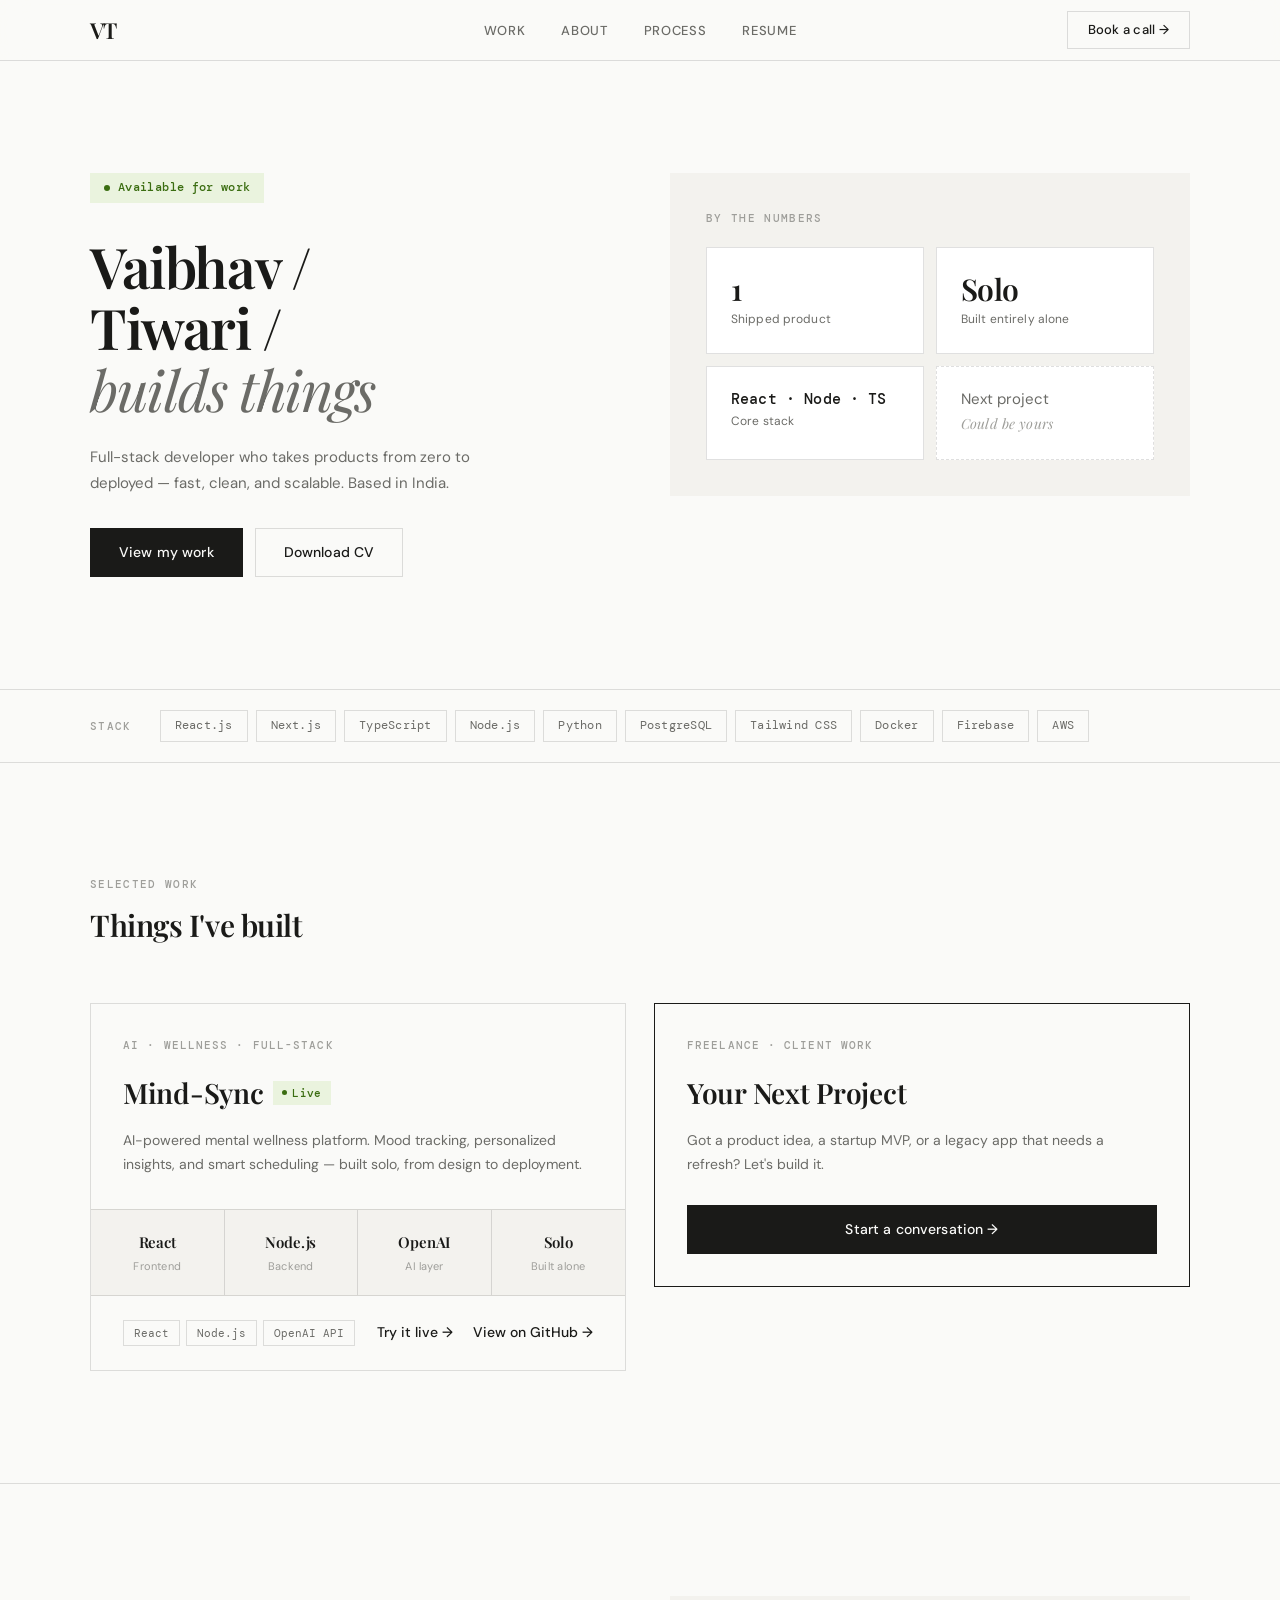
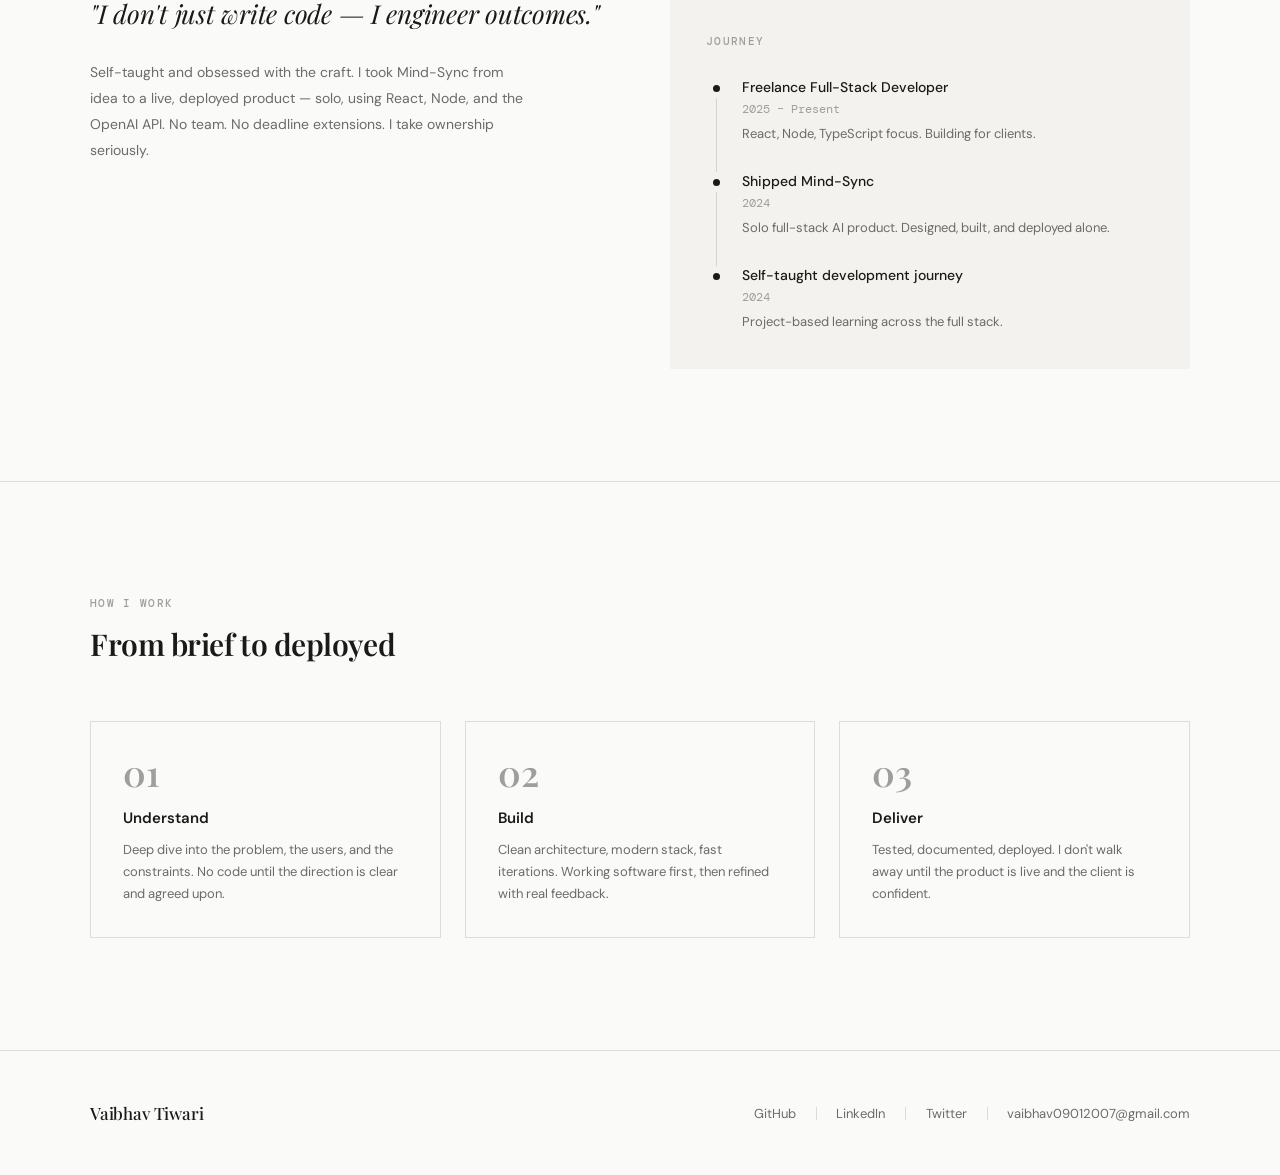
==== index.html @ 9ff8a2b8 "Update favicon to new VT monogram option 2" ====
<!DOCTYPE html>
<html lang="en">
<head>
  <meta charset="UTF-8" />
  <meta name="viewport" content="width=device-width, initial-scale=1.0" />
  <meta name="description" content="Vaibhav Tiwari — Full-stack developer who takes products from zero to deployed. React, Node.js, TypeScript, AI. Based in India." />
  <meta name="author" content="Vaibhav Tiwari" />
  <meta name="robots" content="index, follow" />
  <meta name="theme-color" content="#fafaf8" />
  <link rel="canonical" href="https://vaibhavfolio.web.app/" />
  <title>Vaibhav Tiwari — Full Stack Developer</title>

  <meta property="og:title" content="Vaibhav Tiwari — Full Stack Developer" />
  <meta property="og:description" content="Full-stack developer who takes products from zero to deployed. React, Node.js, TypeScript, and AI." />
  <meta property="og:type" content="website" />
  <meta property="og:url" content="https://vaibhavfolio.web.app/" />
  <meta name="twitter:card" content="summary" />
  <meta name="twitter:title" content="Vaibhav Tiwari — Full Stack Developer" />
  <meta name="twitter:description" content="Full-stack developer who takes products from zero to deployed." />
  <meta name="twitter:creator" content="@AsterismVaibhav" />

  <link rel="icon" type="image/png" href="favicon.png" />
  <link rel="preconnect" href="https://fonts.googleapis.com" />
  <link rel="preconnect" href="https://fonts.gstatic.com" crossorigin />
  <link href="https://fonts.googleapis.com/css2?family=DM+Mono:ital,wght@0,400;0,500;1,400&family=DM+Sans:ital,opsz,wght@0,9..40,300;0,9..40,400;0,9..40,500;0,9..40,600;1,9..40,300;1,9..40,400&family=Playfair+Display:ital,wght@0,400;0,500;0,600;0,700;1,400;1,500;1,600&display=swap" rel="stylesheet" />

  <script type="application/ld+json">
  {
    "@context": "https://schema.org",
    "@type": "Person",
    "name": "Vaibhav Tiwari",
    "jobTitle": "Full Stack Developer",
    "url": "https://vaibhavfolio.web.app",
    "sameAs": [
      "https://github.com/vaibhav09012007-design",
      "https://linkedin.com/in/vaibhav-tiwari",
      "https://x.com/AsterismVaibhav"
    ],
    "knowsAbout": ["React","Node.js","TypeScript","Python","Full Stack Development","AI"]
  }
  </script>

  <style>
    /* ──────────────────────────────────────────
       TOKENS
       ────────────────────────────────────────── */
    :root {
      --bg:             #fafaf8;
      --bg-secondary:   #f3f2ee;
      --bg-card:        #ffffff;
      --fg:             #1a1a18;
      --fg-secondary:   #6b6b67;
      --fg-tertiary:    #9e9e9a;
      --border-color:   rgba(0, 0, 0, 0.12);
      --border:         0.5px solid rgba(0, 0, 0, 0.12);
      --green-bg:       #eaf3de;
      --green-fg:       #3b6d11;
      --cta-bg:         #1a1a18;
      --cta-fg:         #fafaf8;

      --serif:          'Playfair Display', Georgia, serif;
      --sans:           'DM Sans', system-ui, sans-serif;
      --mono:           'DM Mono', 'Courier New', monospace;

      --max-w:          1180px;
      --gutter:         clamp(20px, 4vw, 40px);
      --section-py:     clamp(64px, 10vw, 112px);
    }

    /* ──────────────────────────────────────────
       RESET
       ────────────────────────────────────────── */
    *, *::before, *::after { margin: 0; padding: 0; box-sizing: border-box; }

    html {
      scroll-behavior: smooth;
      -webkit-text-size-adjust: 100%;
      text-size-adjust: 100%;
    }

    body {
      font-family: var(--sans);
      font-size: 15px;
      line-height: 1.65;
      color: var(--fg);
      background: var(--bg);
      -webkit-font-smoothing: antialiased;
      -moz-osx-font-smoothing: grayscale;
      overflow-x: hidden;
    }

    a { color: inherit; text-decoration: none; }
    img { display: block; max-width: 100%; }
    button { font: inherit; cursor: pointer; border: none; background: none; }
    ul, ol { list-style: none; }

    .skip { position: absolute; top: -100%; left: 16px; background: var(--cta-bg); color: var(--cta-fg); padding: 8px 16px; font-size: 13px; z-index: 999; }
    .skip:focus { top: 8px; }

    .container { max-width: var(--max-w); margin: 0 auto; padding-left: var(--gutter); padding-right: var(--gutter); }

    /* ──────────────────────────────────────────
       TYPOGRAPHY HELPERS
       ────────────────────────────────────────── */
    .label {
      font-family: var(--mono);
      font-size: 11px;
      font-weight: 500;
      letter-spacing: 0.12em;
      text-transform: uppercase;
      color: var(--fg-tertiary);
    }

    .section-heading {
      font-family: var(--serif);
      font-size: clamp(24px, 3vw, 30px);
      font-weight: 600;
      letter-spacing: -0.015em;
      color: var(--fg);
    }

    /* ──────────────────────────────────────────
       BUTTONS
       ────────────────────────────────────────── */
    .btn {
      display: inline-flex;
      align-items: center;
      justify-content: center;
      gap: 6px;
      font-family: var(--sans);
      font-size: 14px;
      font-weight: 500;
      letter-spacing: 0.01em;
      padding: 12px 28px;
      white-space: nowrap;
      transition: background 0.2s, color 0.2s, border-color 0.2s;
    }

    .btn-dark {
      background: var(--cta-bg);
      color: var(--cta-fg);
      border: 0.5px solid var(--cta-bg);
    }
    .btn-dark:hover { background: #333330; border-color: #333330; }

    .btn-outline {
      background: transparent;
      color: var(--fg);
      border: 0.5px solid var(--border-color);
    }
    .btn-outline:hover { border-color: var(--fg); }

    .btn-full { width: 100%; }

    .link-arrow {
      font-size: 14px;
      font-weight: 500;
      color: var(--fg);
      display: inline-flex;
      align-items: center;
      gap: 4px;
      transition: gap 0.25s;
    }
    .link-arrow:hover { gap: 10px; }
    .link-arrow::after { content: '→'; }

    /* ──────────────────────────────────────────
       NAV
       ────────────────────────────────────────── */
    .nav {
      position: sticky;
      top: 0;
      z-index: 100;
      background: rgba(250, 250, 248, 0.88);
      backdrop-filter: blur(16px);
      -webkit-backdrop-filter: blur(16px);
      border-bottom: var(--border);
    }

    .nav-inner {
      display: flex;
      align-items: center;
      justify-content: space-between;
      height: 60px;
    }

    .nav-logo {
      font-family: var(--serif);
      font-size: 22px;
      font-weight: 600;
      letter-spacing: -0.03em;
      color: var(--fg);
    }

    .nav-links {
      display: flex;
      gap: 36px;
      position: absolute;
      left: 50%;
      transform: translateX(-50%);
    }

    .nav-link {
      font-size: 13px;
      font-weight: 500;
      letter-spacing: 0.05em;
      text-transform: uppercase;
      color: var(--fg-secondary);
      transition: color 0.2s;
    }
    .nav-link:hover { color: var(--fg); }

    .nav-cta {
      font-size: 13px;
      font-weight: 500;
      letter-spacing: 0.02em;
      padding: 7px 20px;
      border: 0.5px solid var(--border-color);
      color: var(--fg);
      transition: background 0.2s, color 0.2s, border-color 0.2s;
    }
    .nav-cta:hover { background: var(--fg); color: var(--bg); border-color: var(--fg); }

    .nav-hamburger {
      display: none;
      flex-direction: column;
      justify-content: center;
      gap: 5px;
      width: 22px;
      height: 22px;
    }
    .nav-hamburger span {
      display: block;
      height: 1.5px;
      background: var(--fg);
      transition: transform 0.3s, opacity 0.3s;
      transform-origin: center;
    }
    .nav-hamburger.is-active span:nth-child(1) { transform: translateY(6.5px) rotate(45deg); }
    .nav-hamburger.is-active span:nth-child(2) { opacity: 0; }
    .nav-hamburger.is-active span:nth-child(3) { transform: translateY(-6.5px) rotate(-45deg); }

    /* ──────────────────────────────────────────
       HERO
       ────────────────────────────────────────── */
    .hero {
      padding: var(--section-py) 0;
      border-bottom: var(--border);
    }

    .hero-grid {
      display: grid;
      grid-template-columns: 1fr 1fr;
      gap: clamp(32px, 5vw, 60px);
      align-items: start;
    }

    /* Available badge */
    .badge-available {
      display: inline-flex;
      align-items: center;
      gap: 8px;
      font-family: var(--mono);
      font-size: 12px;
      font-weight: 500;
      letter-spacing: 0.03em;
      color: var(--green-fg);
      background: var(--green-bg);
      padding: 5px 14px;
      margin-bottom: 32px;
    }

    .badge-dot {
      width: 6px;
      height: 6px;
      background: var(--green-fg);
      border-radius: 50%;
      animation: pulse 2.4s ease-in-out infinite;
    }

    @keyframes pulse {
      0%, 100% { opacity: 1; transform: scale(1); }
      50% { opacity: 0.3; transform: scale(0.85); }
    }

    /* Headline */
    .hero-headline {
      font-family: var(--serif);
      font-size: clamp(36px, 5.5vw, 56px);
      font-weight: 600;
      line-height: 1.1;
      letter-spacing: -0.025em;
      margin-bottom: 24px;
    }

    .hero-line {
      display: block;
      opacity: 0;
      transform: translateY(28px);
      animation: fadeUp 0.65s cubic-bezier(0.22, 1, 0.36, 1) forwards;
    }
    .hero-line:nth-child(1) { animation-delay: 0.15s; }
    .hero-line:nth-child(2) { animation-delay: 0.3s; }
    .hero-line:nth-child(3) { animation-delay: 0.45s; }

    .hero-line em {
      font-style: italic;
      font-weight: 400;
      color: var(--fg-secondary);
    }

    @keyframes fadeUp {
      to { opacity: 1; transform: translateY(0); }
    }

    .hero-sub {
      font-size: 15px;
      line-height: 1.75;
      color: var(--fg-secondary);
      max-width: 400px;
      margin-bottom: 32px;
      opacity: 0;
      animation: fadeUp 0.6s cubic-bezier(0.22, 1, 0.36, 1) 0.6s forwards;
    }

    .hero-actions {
      display: flex;
      gap: 12px;
      opacity: 0;
      animation: fadeUp 0.6s cubic-bezier(0.22, 1, 0.36, 1) 0.72s forwards;
    }

    /* Stats panel */
    .hero-stats {
      background: var(--bg-secondary);
      padding: clamp(24px, 3vw, 36px);
      opacity: 0;
      animation: fadeUp 0.65s cubic-bezier(0.22, 1, 0.36, 1) 0.5s forwards;
    }

    .hero-stats .label { margin-bottom: 20px; }

    .stats-grid {
      display: grid;
      grid-template-columns: 1fr 1fr;
      gap: 12px;
    }

    .stat-card {
      background: var(--bg-card);
      border: var(--border);
      padding: clamp(16px, 2vw, 24px);
      display: flex;
      flex-direction: column;
      gap: 3px;
    }

    .stat-value {
      font-family: var(--serif);
      font-size: clamp(22px, 2.5vw, 30px);
      font-weight: 600;
      line-height: 1.15;
      letter-spacing: -0.02em;
    }

    .stat-value--mono {
      font-family: var(--mono);
      font-size: clamp(13px, 1.4vw, 15px);
      font-weight: 500;
      letter-spacing: 0.01em;
    }

    .stat-label {
      font-size: 12px;
      color: var(--fg-secondary);
      letter-spacing: 0.01em;
    }

    .stat-card--cta {
      background: var(--bg-card);
      border-style: dashed;
    }

    .stat-card--cta .stat-value {
      font-size: clamp(13px, 1.4vw, 15px);
      font-family: var(--sans);
      font-weight: 400;
      color: var(--fg-secondary);
      letter-spacing: 0;
    }

    .stat-card--cta .stat-label {
      font-family: var(--serif);
      font-style: italic;
      font-size: 14px;
      color: var(--fg-tertiary);
    }

    /* ──────────────────────────────────────────
       TECH STRIP
       ────────────────────────────────────────── */
    .tech-strip {
      padding: 20px 0;
      border-bottom: var(--border);
    }

    .tech-inner {
      display: flex;
      align-items: center;
      gap: 28px;
      flex-wrap: wrap;
    }

    .tech-inner .label { flex-shrink: 0; }

    .tech-pills {
      display: flex;
      flex-wrap: wrap;
      gap: 8px;
    }

    .pill {
      font-family: var(--mono);
      font-size: 12px;
      font-weight: 400;
      letter-spacing: 0.02em;
      color: var(--fg-secondary);
      padding: 5px 14px;
      border: var(--border);
      transition: color 0.2s, border-color 0.2s;
    }
    .pill:hover { color: var(--fg); border-color: var(--fg-secondary); }

    /* ──────────────────────────────────────────
       SELECTED WORK
       ────────────────────────────────────────── */
    .work {
      padding: var(--section-py) 0;
      border-bottom: var(--border);
    }

    .work-header {
      margin-bottom: clamp(32px, 5vw, 52px);
    }

    .work-header .label { margin-bottom: 8px; }

    .work-grid {
      display: grid;
      grid-template-columns: 1fr 1fr;
      gap: clamp(20px, 3vw, 28px);
      align-items: start;
    }

    /* Project card */
    .project-card {
      border: 1px solid var(--border-color);
      display: flex;
      flex-direction: column;
      transition: border-color 0.3s;
    }
    .project-card:hover { border-color: rgba(0,0,0,0.28); }

    .project-card-body {
      padding: clamp(24px, 3vw, 32px);
      flex: 1;
      display: flex;
      flex-direction: column;
    }

    .project-tag {
      font-family: var(--mono);
      font-size: 11px;
      font-weight: 500;
      letter-spacing: 0.1em;
      text-transform: uppercase;
      color: var(--fg-tertiary);
      margin-bottom: 16px;
    }

    .project-title-row {
      display: flex;
      align-items: center;
      gap: 10px;
      margin-bottom: 12px;
    }

    .project-title {
      font-family: var(--serif);
      font-size: clamp(22px, 2.5vw, 28px);
      font-weight: 600;
      letter-spacing: -0.01em;
    }

    .badge-live {
      display: inline-flex;
      align-items: center;
      gap: 5px;
      font-family: var(--mono);
      font-size: 11px;
      font-weight: 500;
      letter-spacing: 0.03em;
      color: var(--green-fg);
      background: var(--green-bg);
      padding: 3px 9px;
      flex-shrink: 0;
    }
    .badge-live-dot {
      width: 5px;
      height: 5px;
      background: var(--green-fg);
      border-radius: 50%;
    }

    .project-desc {
      font-size: 14px;
      line-height: 1.75;
      color: var(--fg-secondary);
      flex: 1;
    }

    /* Metrics strip */
    .project-metrics {
      display: grid;
      grid-template-columns: repeat(4, 1fr);
      background: var(--bg-secondary);
      border-top: var(--border);
      border-bottom: var(--border);
    }

    .metric {
      padding: clamp(14px, 2vw, 20px) clamp(12px, 1.5vw, 16px);
      text-align: center;
    }
    .metric:not(:last-child) {
      border-right: var(--border);
    }

    .metric-value {
      display: block;
      font-family: var(--serif);
      font-size: 15px;
      font-weight: 600;
      letter-spacing: -0.01em;
      margin-bottom: 2px;
    }

    .metric-label {
      display: block;
      font-size: 11px;
      color: var(--fg-tertiary);
      letter-spacing: 0.02em;
    }

    /* Project footer */
    .project-footer {
      padding: clamp(16px, 2vw, 24px) clamp(24px, 3vw, 32px);
      display: flex;
      align-items: center;
      justify-content: space-between;
      flex-wrap: wrap;
      gap: 12px;
    }

    .stack-tags {
      display: flex;
      gap: 6px;
      flex-wrap: wrap;
    }

    .stack-tag {
      font-family: var(--mono);
      font-size: 11px;
      font-weight: 400;
      color: var(--fg-secondary);
      padding: 3px 10px;
      border: var(--border);
    }

    /* CTA card */
    .cta-card {
      border: 0.5px solid var(--fg);
      display: flex;
      flex-direction: column;
    }

    .cta-card-body {
      padding: clamp(24px, 3vw, 32px);
      flex: 1;
      display: flex;
      flex-direction: column;
    }

    .cta-card-body .project-tag { margin-bottom: 16px; }

    .cta-card .project-title {
      margin-bottom: 12px;
    }

    .cta-card-desc {
      font-size: 14px;
      line-height: 1.75;
      color: var(--fg-secondary);
      flex: 1;
      margin-bottom: 28px;
    }

    /* ──────────────────────────────────────────
       ABOUT
       ────────────────────────────────────────── */
    .about {
      padding: var(--section-py) 0;
      border-bottom: var(--border);
    }

    .about-grid {
      display: grid;
      grid-template-columns: 1fr 1fr;
      gap: clamp(32px, 5vw, 60px);
      align-items: start;
    }

    .about-quote {
      font-family: var(--serif);
      font-size: clamp(20px, 2.6vw, 26px);
      font-style: italic;
      font-weight: 400;
      line-height: 1.4;
      letter-spacing: -0.01em;
      color: var(--fg);
      margin-bottom: 28px;
    }

    .about-text {
      font-size: 14px;
      line-height: 1.85;
      color: var(--fg-secondary);
      max-width: 440px;
    }

    /* Timeline */
    .about-timeline {
      background: var(--bg-secondary);
      padding: clamp(24px, 3vw, 36px);
    }

    .about-timeline .label { margin-bottom: 28px; }

    .timeline {
      display: flex;
      flex-direction: column;
      gap: 0;
    }

    .timeline-item {
      display: grid;
      grid-template-columns: 20px 1fr;
      gap: 16px;
    }

    .timeline-rail {
      display: flex;
      flex-direction: column;
      align-items: center;
      padding-top: 7px;
    }

    .timeline-dot {
      width: 7px;
      height: 7px;
      border-radius: 50%;
      background: var(--fg);
      flex-shrink: 0;
    }

    .timeline-line {
      width: 0.5px;
      flex: 1;
      background: var(--border-color);
      margin-top: 6px;
    }

    .timeline-body {
      padding-bottom: 28px;
    }

    .timeline-item:last-child .timeline-body { padding-bottom: 0; }
    .timeline-item:last-child .timeline-line { display: none; }

    .timeline-title {
      font-family: var(--sans);
      font-size: 14px;
      font-weight: 500;
      color: var(--fg);
      margin-bottom: 2px;
      line-height: 1.4;
    }

    .timeline-date {
      font-family: var(--mono);
      font-size: 12px;
      color: var(--fg-tertiary);
      margin-bottom: 4px;
    }

    .timeline-desc {
      font-size: 13px;
      line-height: 1.6;
      color: var(--fg-secondary);
    }

    /* ──────────────────────────────────────────
       PROCESS
       ────────────────────────────────────────── */
    .process {
      padding: var(--section-py) 0;
      border-bottom: var(--border);
    }

    .process-header { margin-bottom: clamp(32px, 5vw, 52px); }
    .process-header .label { margin-bottom: 8px; }

    .process-grid {
      display: grid;
      grid-template-columns: repeat(3, 1fr);
      gap: clamp(16px, 2vw, 24px);
    }

    .process-card {
      border: var(--border);
      padding: clamp(24px, 3vw, 32px);
      transition: border-color 0.3s;
    }
    .process-card:hover { border-color: rgba(0,0,0,0.28); }

    .process-num {
      font-family: var(--serif);
      font-size: clamp(28px, 3vw, 36px);
      font-weight: 600;
      color: var(--fg-tertiary);
      line-height: 1;
      margin-bottom: 16px;
    }

    .process-title {
      font-family: var(--sans);
      font-size: 15px;
      font-weight: 600;
      color: var(--fg);
      margin-bottom: 8px;
    }

    .process-desc {
      font-size: 13px;
      line-height: 1.7;
      color: var(--fg-secondary);
    }

    /* ──────────────────────────────────────────
       FOOTER
       ────────────────────────────────────────── */
    .footer {
      padding: clamp(32px, 5vw, 48px) 0;
    }

    .footer-inner {
      display: flex;
      align-items: center;
      justify-content: space-between;
      flex-wrap: wrap;
      gap: 16px;
    }

    .footer-name {
      font-family: var(--serif);
      font-size: 17px;
      font-weight: 500;
      letter-spacing: -0.01em;
    }

    .footer-links {
      display: flex;
      align-items: center;
      gap: 20px;
      flex-wrap: wrap;
    }

    .footer-link {
      font-size: 13px;
      color: var(--fg-secondary);
      transition: color 0.2s;
    }
    .footer-link:hover { color: var(--fg); }

    .footer-divider {
      width: 0.5px;
      height: 13px;
      background: var(--border-color);
    }

    /* ──────────────────────────────────────────
       MOBILE NAV DRAWER
       ────────────────────────────────────────── */
    .mobile-drawer {
      display: none;
      position: fixed;
      top: 60px;
      left: 0;
      right: 0;
      background: var(--bg);
      border-bottom: var(--border);
      padding: 24px var(--gutter);
      z-index: 99;
      flex-direction: column;
      gap: 20px;
      opacity: 0;
      transform: translateY(-8px);
      transition: opacity 0.25s, transform 0.25s;
      pointer-events: none;
    }
    .mobile-drawer.is-open {
      display: flex;
      opacity: 1;
      transform: translateY(0);
      pointer-events: auto;
    }

    .mobile-drawer a {
      font-size: 15px;
      font-weight: 500;
      color: var(--fg-secondary);
      letter-spacing: 0.02em;
    }

    .mobile-drawer .btn {
      margin-top: 4px;
    }

    /* ──────────────────────────────────────────
       RESPONSIVE  ≤ 960
       ────────────────────────────────────────── */
    @media (max-width: 960px) {
      .process-grid { grid-template-columns: 1fr 1fr; }
    }

    /* ──────────────────────────────────────────
       RESPONSIVE  ≤ 768
       ────────────────────────────────────────── */
    @media (max-width: 768px) {
      .nav-links   { display: none; }
      .nav-cta     { display: none; }
      .nav-hamburger { display: flex; }

      .hero-grid           { grid-template-columns: 1fr; }
      .work-grid           { grid-template-columns: 1fr; }
      .about-grid          { grid-template-columns: 1fr; }
      .process-grid        { grid-template-columns: 1fr; }

      .hero { padding: clamp(40px, 8vw, 64px) 0; }

      .hero-actions { flex-direction: column; }
      .hero-actions .btn { width: 100%; }

      .stats-grid { grid-template-columns: 1fr 1fr; }

      .project-metrics { grid-template-columns: 1fr 1fr; }
      .metric:nth-child(2) { border-right: none; }
      .metric:nth-child(1),
      .metric:nth-child(2) {
        border-bottom: var(--border);
      }

      .project-footer { flex-direction: column; align-items: flex-start; }

      .footer-inner { flex-direction: column; align-items: flex-start; gap: 20px; }
      .footer-links { flex-wrap: wrap; gap: 14px; }

      .tech-inner { flex-direction: column; align-items: flex-start; gap: 14px; }
    }

    /* ──────────────────────────────────────────
       RESPONSIVE  ≤ 480
       ────────────────────────────────────────── */
    @media (max-width: 480px) {
      .hero-headline { font-size: 30px; }
      .stats-grid { grid-template-columns: 1fr; }
      .project-metrics { grid-template-columns: 1fr; }
      .metric { border-right: none !important; border-bottom: var(--border); }
      .metric:last-child { border-bottom: none; }
    }
  </style>
</head>
<body>
  <a href="#main" class="skip">Skip to main content</a>

  <!-- ═══════════════════════════════════════════
       NAV
       ═══════════════════════════════════════════ -->
  <header class="nav" id="nav">
    <div class="container nav-inner">
      <a href="/" class="nav-logo" id="nav-logo">VT</a>

      <ul class="nav-links" id="nav-links" role="list">
        <li><a href="#work" class="nav-link" id="link-nav-work">Work</a></li>
        <li><a href="#about" class="nav-link" id="link-nav-about">About</a></li>
        <li><a href="#process" class="nav-link" id="link-nav-process">Process</a></li>
        <li><a href="resume.html" class="nav-link" id="link-nav-resume">Resume</a></li>
      </ul>

      <a href="mailto:vaibhav09012007@gmail.com" class="nav-cta" id="link-nav-cta">Book a call →</a>

      <button class="nav-hamburger" id="nav-hamburger" aria-label="Open menu" aria-expanded="false" aria-controls="mobile-drawer">
        <span></span><span></span><span></span>
      </button>
    </div>
  </header>

  <!-- Mobile drawer -->
  <nav class="mobile-drawer" id="mobile-drawer" aria-label="Mobile navigation">
    <a href="#work" class="mobile-nav-link">Work</a>
    <a href="#about" class="mobile-nav-link">About</a>
    <a href="#process" class="mobile-nav-link">Process</a>
    <a href="resume.html" class="mobile-nav-link">Resume</a>
    <a href="mailto:vaibhav09012007@gmail.com" class="btn btn-dark">Book a call →</a>
  </nav>

  <main id="main">

    <!-- ═══════════════════════════════════════════
         HERO
         ═══════════════════════════════════════════ -->
    <section class="hero" id="hero">
      <div class="container hero-grid">
        <div class="hero-content">
          <div class="badge-available" id="badge-available">
            <span class="badge-dot" aria-hidden="true"></span>
            Available for work
          </div>

          <h1 class="hero-headline">
            <span class="hero-line">Vaibhav /</span>
            <span class="hero-line">Tiwari /</span>
            <span class="hero-line"><em>builds things</em></span>
          </h1>

          <p class="hero-sub">
            Full-stack developer who takes products from zero to deployed — fast, clean, and scalable. Based in India.
          </p>

          <div class="hero-actions">
            <a href="#work" class="btn btn-dark" id="btn-hero-work">View my work</a>
            <a href="resume.html" class="btn btn-outline" id="btn-hero-cv">Download CV</a>
          </div>
        </div>

        <aside class="hero-stats" aria-label="Key facts">
          <p class="label">By the numbers</p>
          <div class="stats-grid">
            <div class="stat-card" id="stat-shipped">
              <span class="stat-value">1</span>
              <span class="stat-label">Shipped product</span>
            </div>
            <div class="stat-card" id="stat-solo">
              <span class="stat-value">Solo</span>
              <span class="stat-label">Built entirely alone</span>
            </div>
            <div class="stat-card" id="stat-stack">
              <span class="stat-value stat-value--mono">React · Node · TS</span>
              <span class="stat-label">Core stack</span>
            </div>
            <div class="stat-card stat-card--cta" id="stat-cta">
              <span class="stat-value">Next project</span>
              <span class="stat-label">Could be yours</span>
            </div>
          </div>
        </aside>
      </div>
    </section>

    <!-- ═══════════════════════════════════════════
         TECH STRIP
         ═══════════════════════════════════════════ -->
    <section class="tech-strip" id="stack" aria-label="Technology stack">
      <div class="container tech-inner">
        <span class="label">Stack</span>
        <div class="tech-pills">
          <span class="pill">React.js</span>
          <span class="pill">Next.js</span>
          <span class="pill">TypeScript</span>
          <span class="pill">Node.js</span>
          <span class="pill">Python</span>
          <span class="pill">PostgreSQL</span>
          <span class="pill">Tailwind CSS</span>
          <span class="pill">Docker</span>
          <span class="pill">Firebase</span>
          <span class="pill">AWS</span>
        </div>
      </div>
    </section>

    <!-- ═══════════════════════════════════════════
         SELECTED WORK
         ═══════════════════════════════════════════ -->
    <section class="work" id="work">
      <div class="container">
        <div class="work-header">
          <p class="label">Selected Work</p>
          <h2 class="section-heading">Things I've built</h2>
        </div>

        <div class="work-grid">
          <!-- Mind-Sync -->
          <article class="project-card" id="card-mindsync">
            <div class="project-card-body">
              <p class="project-tag">AI · Wellness · Full-Stack</p>
              <div class="project-title-row">
                <h3 class="project-title">Mind-Sync</h3>
                <span class="badge-live"><span class="badge-live-dot" aria-hidden="true"></span>Live</span>
              </div>
              <p class="project-desc">
                AI-powered mental wellness platform. Mood tracking, personalized insights, and smart scheduling — built solo, from design to deployment.
              </p>
            </div>

            <div class="project-metrics">
              <div class="metric">
                <span class="metric-value">React</span>
                <span class="metric-label">Frontend</span>
              </div>
              <div class="metric">
                <span class="metric-value">Node.js</span>
                <span class="metric-label">Backend</span>
              </div>
              <div class="metric">
                <span class="metric-value">OpenAI</span>
                <span class="metric-label">AI layer</span>
              </div>
              <div class="metric">
                <span class="metric-value">Solo</span>
                <span class="metric-label">Built alone</span>
              </div>
            </div>

            <div class="project-footer">
              <div class="stack-tags">
                <span class="stack-tag">React</span>
                <span class="stack-tag">Node.js</span>
                <span class="stack-tag">OpenAI API</span>
              </div>
              <div style="display:flex;gap:20px;align-items:center;flex-wrap:wrap">
                <a href="https://mindsync-app-opal.vercel.app/" target="_blank" rel="noopener noreferrer" class="link-arrow" id="link-mindsync-live">Try it live</a>
                <a href="https://github.com/vaibhav09012007-design/Mind-Sync" target="_blank" rel="noopener noreferrer" class="link-arrow" id="link-mindsync-github">View on GitHub</a>
              </div>
            </div>
          </article>

          <!-- CTA Card -->
          <div class="cta-card" id="card-cta">
            <div class="cta-card-body">
              <p class="project-tag">Freelance · Client Work</p>
              <h3 class="project-title" style="margin-bottom:12px">Your Next Project</h3>
              <p class="cta-card-desc">
                Got a product idea, a startup MVP, or a legacy app that needs a refresh? Let's build it.
              </p>
              <a href="mailto:vaibhav09012007@gmail.com" class="btn btn-dark btn-full" id="btn-cta-conversation">Start a conversation →</a>
            </div>
          </div>
        </div>
      </div>
    </section>

    <!-- ═══════════════════════════════════════════
         ABOUT
         ═══════════════════════════════════════════ -->
    <section class="about" id="about">
      <div class="container about-grid">
        <div class="about-content">
          <blockquote class="about-quote">
            "I don't just write code — I engineer outcomes."
          </blockquote>
          <p class="about-text">
            Self-taught and obsessed with the craft. I took Mind-Sync from idea to a live, deployed product — solo, using React, Node, and the OpenAI API. No team. No deadline extensions. I take ownership seriously.
          </p>
        </div>

        <aside class="about-timeline" aria-label="Professional journey">
          <p class="label">Journey</p>
          <div class="timeline">
            <div class="timeline-item">
              <div class="timeline-rail">
                <div class="timeline-dot"></div>
                <div class="timeline-line"></div>
              </div>
              <div class="timeline-body">
                <h4 class="timeline-title">Freelance Full-Stack Developer</h4>
                <p class="timeline-date">2025 – Present</p>
                <p class="timeline-desc">React, Node, TypeScript focus. Building for clients.</p>
              </div>
            </div>
            <div class="timeline-item">
              <div class="timeline-rail">
                <div class="timeline-dot"></div>
                <div class="timeline-line"></div>
              </div>
              <div class="timeline-body">
                <h4 class="timeline-title">Shipped Mind-Sync</h4>
                <p class="timeline-date">2024</p>
                <p class="timeline-desc">Solo full-stack AI product. Designed, built, and deployed alone.</p>
              </div>
            </div>
            <div class="timeline-item">
              <div class="timeline-rail">
                <div class="timeline-dot"></div>
              </div>
              <div class="timeline-body">
                <h4 class="timeline-title">Self-taught development journey</h4>
                <p class="timeline-date">2024</p>
                <p class="timeline-desc">Project-based learning across the full stack.</p>
              </div>
            </div>
          </div>
        </aside>
      </div>
    </section>

    <!-- ═══════════════════════════════════════════
         PROCESS
         ═══════════════════════════════════════════ -->
    <section class="process" id="process">
      <div class="container">
        <div class="process-header">
          <p class="label">How I Work</p>
          <h2 class="section-heading">From brief to deployed</h2>
        </div>
        <div class="process-grid">
          <div class="process-card" id="step-understand">
            <p class="process-num">01</p>
            <h3 class="process-title">Understand</h3>
            <p class="process-desc">Deep dive into the problem, the users, and the constraints. No code until the direction is clear and agreed upon.</p>
          </div>
          <div class="process-card" id="step-build">
            <p class="process-num">02</p>
            <h3 class="process-title">Build</h3>
            <p class="process-desc">Clean architecture, modern stack, fast iterations. Working software first, then refined with real feedback.</p>
          </div>
          <div class="process-card" id="step-deliver">
            <p class="process-num">03</p>
            <h3 class="process-title">Deliver</h3>
            <p class="process-desc">Tested, documented, deployed. I don't walk away until the product is live and the client is confident.</p>
          </div>
        </div>
      </div>
    </section>

  </main>

  <!-- ═══════════════════════════════════════════
       FOOTER
       ═══════════════════════════════════════════ -->
  <footer class="footer" id="footer" role="contentinfo">
    <div class="container footer-inner">
      <span class="footer-name">Vaibhav Tiwari</span>
      <nav class="footer-links" aria-label="Footer links">
        <a href="https://github.com/vaibhav09012007-design" target="_blank" rel="noopener noreferrer" class="footer-link" id="link-footer-github">GitHub</a>
        <span class="footer-divider" aria-hidden="true"></span>
        <a href="https://linkedin.com/in/vaibhav-tiwari" target="_blank" rel="noopener noreferrer" class="footer-link" id="link-footer-linkedin">LinkedIn</a>
        <span class="footer-divider" aria-hidden="true"></span>
        <a href="https://x.com/AsterismVaibhav" target="_blank" rel="noopener noreferrer" class="footer-link" id="link-footer-twitter">Twitter</a>
        <span class="footer-divider" aria-hidden="true"></span>
        <a href="mailto:vaibhav09012007@gmail.com" class="footer-link" id="link-footer-email">vaibhav09012007@gmail.com</a>
      </nav>
    </div>
  </footer>

  <script>
    /* Mobile menu */
    const hamburger = document.getElementById('nav-hamburger');
    const drawer = document.getElementById('mobile-drawer');
    hamburger.addEventListener('click', () => {
      const open = hamburger.classList.toggle('is-active');
      drawer.classList.toggle('is-open', open);
      hamburger.setAttribute('aria-expanded', String(open));
      hamburger.setAttribute('aria-label', open ? 'Close menu' : 'Open menu');
    });
    drawer.querySelectorAll('a').forEach(link => {
      link.addEventListener('click', () => {
        hamburger.classList.remove('is-active');
        drawer.classList.remove('is-open');
        hamburger.setAttribute('aria-expanded', 'false');
        hamburger.setAttribute('aria-label', 'Open menu');
      });
    });
  </script>
</body>
</html>
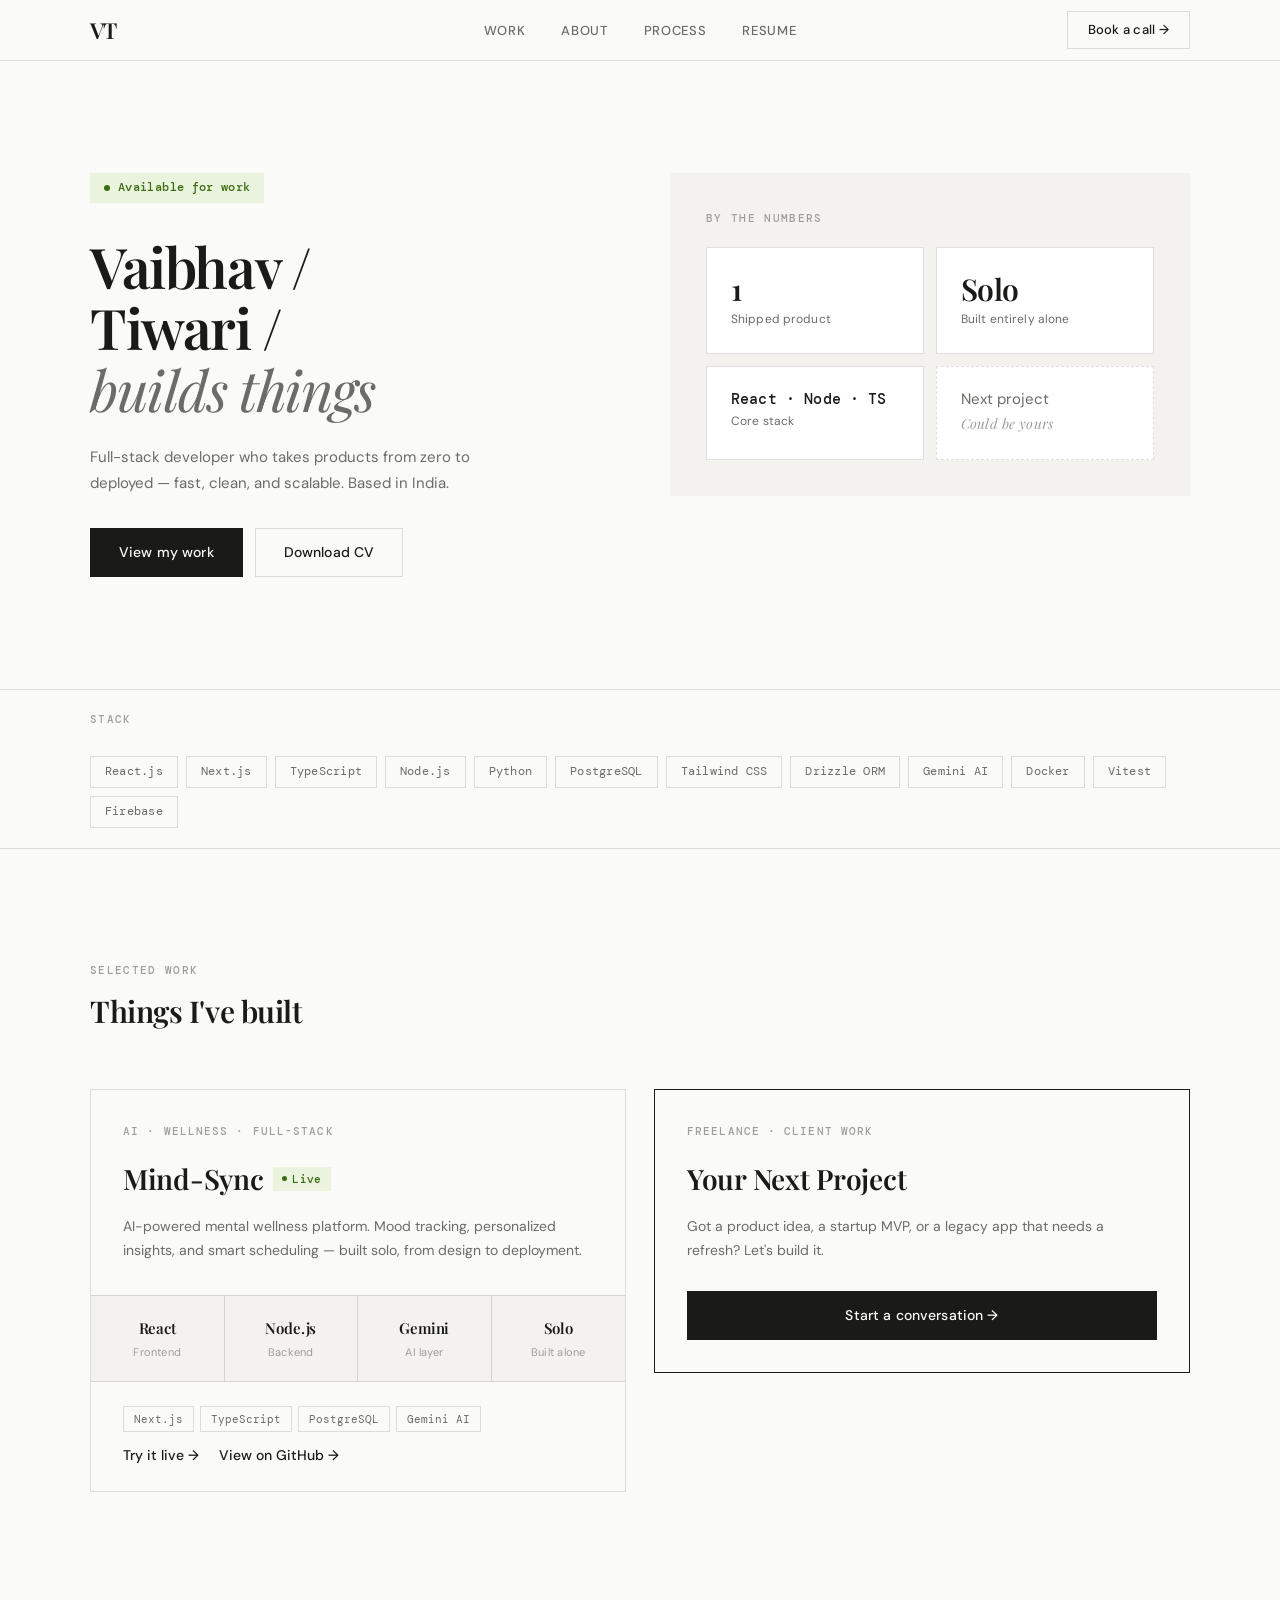
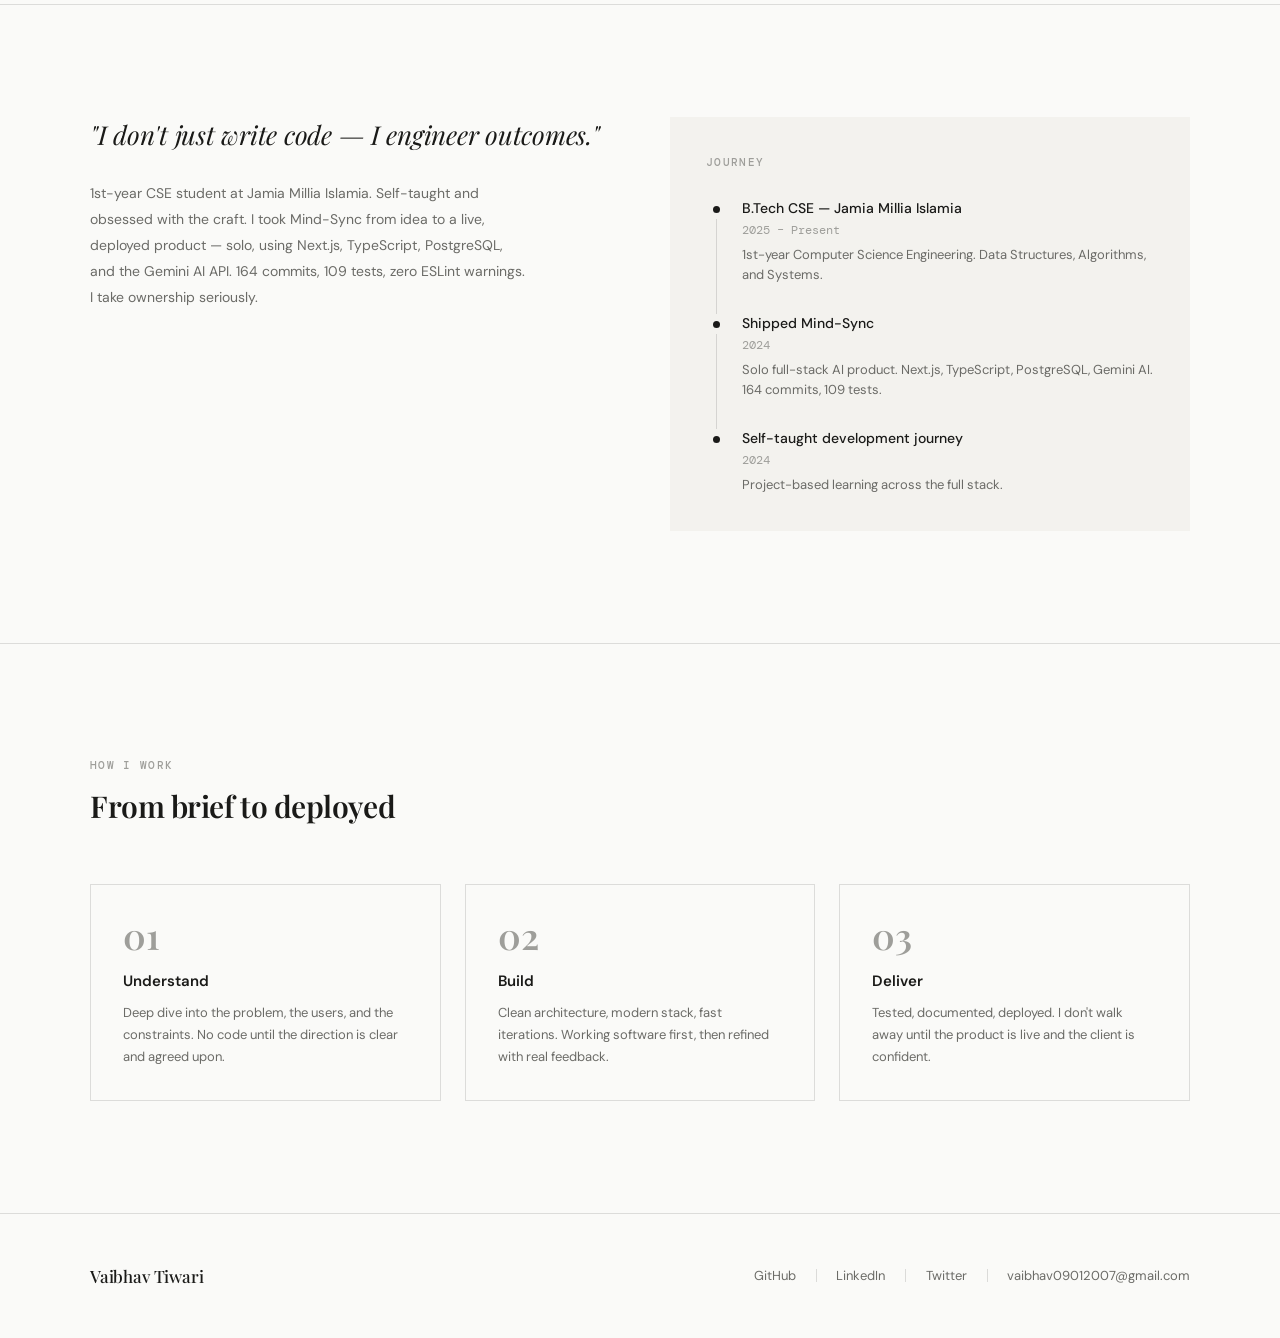
==== commit 6499c2e3: "style: portfolio and resume alignment fixes" ====
--- a/index.html
+++ b/index.html
@@ -991,9 +991,11 @@
           <span class="pill">Python</span>
           <span class="pill">PostgreSQL</span>
           <span class="pill">Tailwind CSS</span>
+          <span class="pill">Drizzle ORM</span>
+          <span class="pill">Gemini AI</span>
           <span class="pill">Docker</span>
+          <span class="pill">Vitest</span>
           <span class="pill">Firebase</span>
-          <span class="pill">AWS</span>
         </div>
       </div>
     </section>
@@ -1032,7 +1034,7 @@
                 <span class="metric-label">Backend</span>
               </div>
               <div class="metric">
-                <span class="metric-value">OpenAI</span>
+                <span class="metric-value">Gemini</span>
                 <span class="metric-label">AI layer</span>
               </div>
               <div class="metric">
@@ -1043,9 +1045,10 @@
 
             <div class="project-footer">
               <div class="stack-tags">
-                <span class="stack-tag">React</span>
-                <span class="stack-tag">Node.js</span>
-                <span class="stack-tag">OpenAI API</span>
+                <span class="stack-tag">Next.js</span>
+                <span class="stack-tag">TypeScript</span>
+                <span class="stack-tag">PostgreSQL</span>
+                <span class="stack-tag">Gemini AI</span>
               </div>
               <div style="display:flex;gap:20px;align-items:center;flex-wrap:wrap">
                 <a href="https://mindsync-app-opal.vercel.app/" target="_blank" rel="noopener noreferrer" class="link-arrow" id="link-mindsync-live">Try it live</a>
@@ -1079,7 +1082,7 @@
             "I don't just write code — I engineer outcomes."
           </blockquote>
           <p class="about-text">
-            Self-taught and obsessed with the craft. I took Mind-Sync from idea to a live, deployed product — solo, using React, Node, and the OpenAI API. No team. No deadline extensions. I take ownership seriously.
+            1st-year CSE student at Jamia Millia Islamia. Self-taught and obsessed with the craft. I took Mind-Sync from idea to a live, deployed product — solo, using Next.js, TypeScript, PostgreSQL, and the Gemini AI API. 164 commits, 109 tests, zero ESLint warnings. I take ownership seriously.
           </p>
         </div>
 
@@ -1092,9 +1095,9 @@
                 <div class="timeline-line"></div>
               </div>
               <div class="timeline-body">
-                <h4 class="timeline-title">Freelance Full-Stack Developer</h4>
+                <h4 class="timeline-title">B.Tech CSE — Jamia Millia Islamia</h4>
                 <p class="timeline-date">2025 – Present</p>
-                <p class="timeline-desc">React, Node, TypeScript focus. Building for clients.</p>
+                <p class="timeline-desc">1st-year Computer Science Engineering. Data Structures, Algorithms, and Systems.</p>
               </div>
             </div>
             <div class="timeline-item">
@@ -1105,7 +1108,7 @@
               <div class="timeline-body">
                 <h4 class="timeline-title">Shipped Mind-Sync</h4>
                 <p class="timeline-date">2024</p>
-                <p class="timeline-desc">Solo full-stack AI product. Designed, built, and deployed alone.</p>
+                <p class="timeline-desc">Solo full-stack AI product. Next.js, TypeScript, PostgreSQL, Gemini AI. 164 commits, 109 tests.</p>
               </div>
             </div>
             <div class="timeline-item">
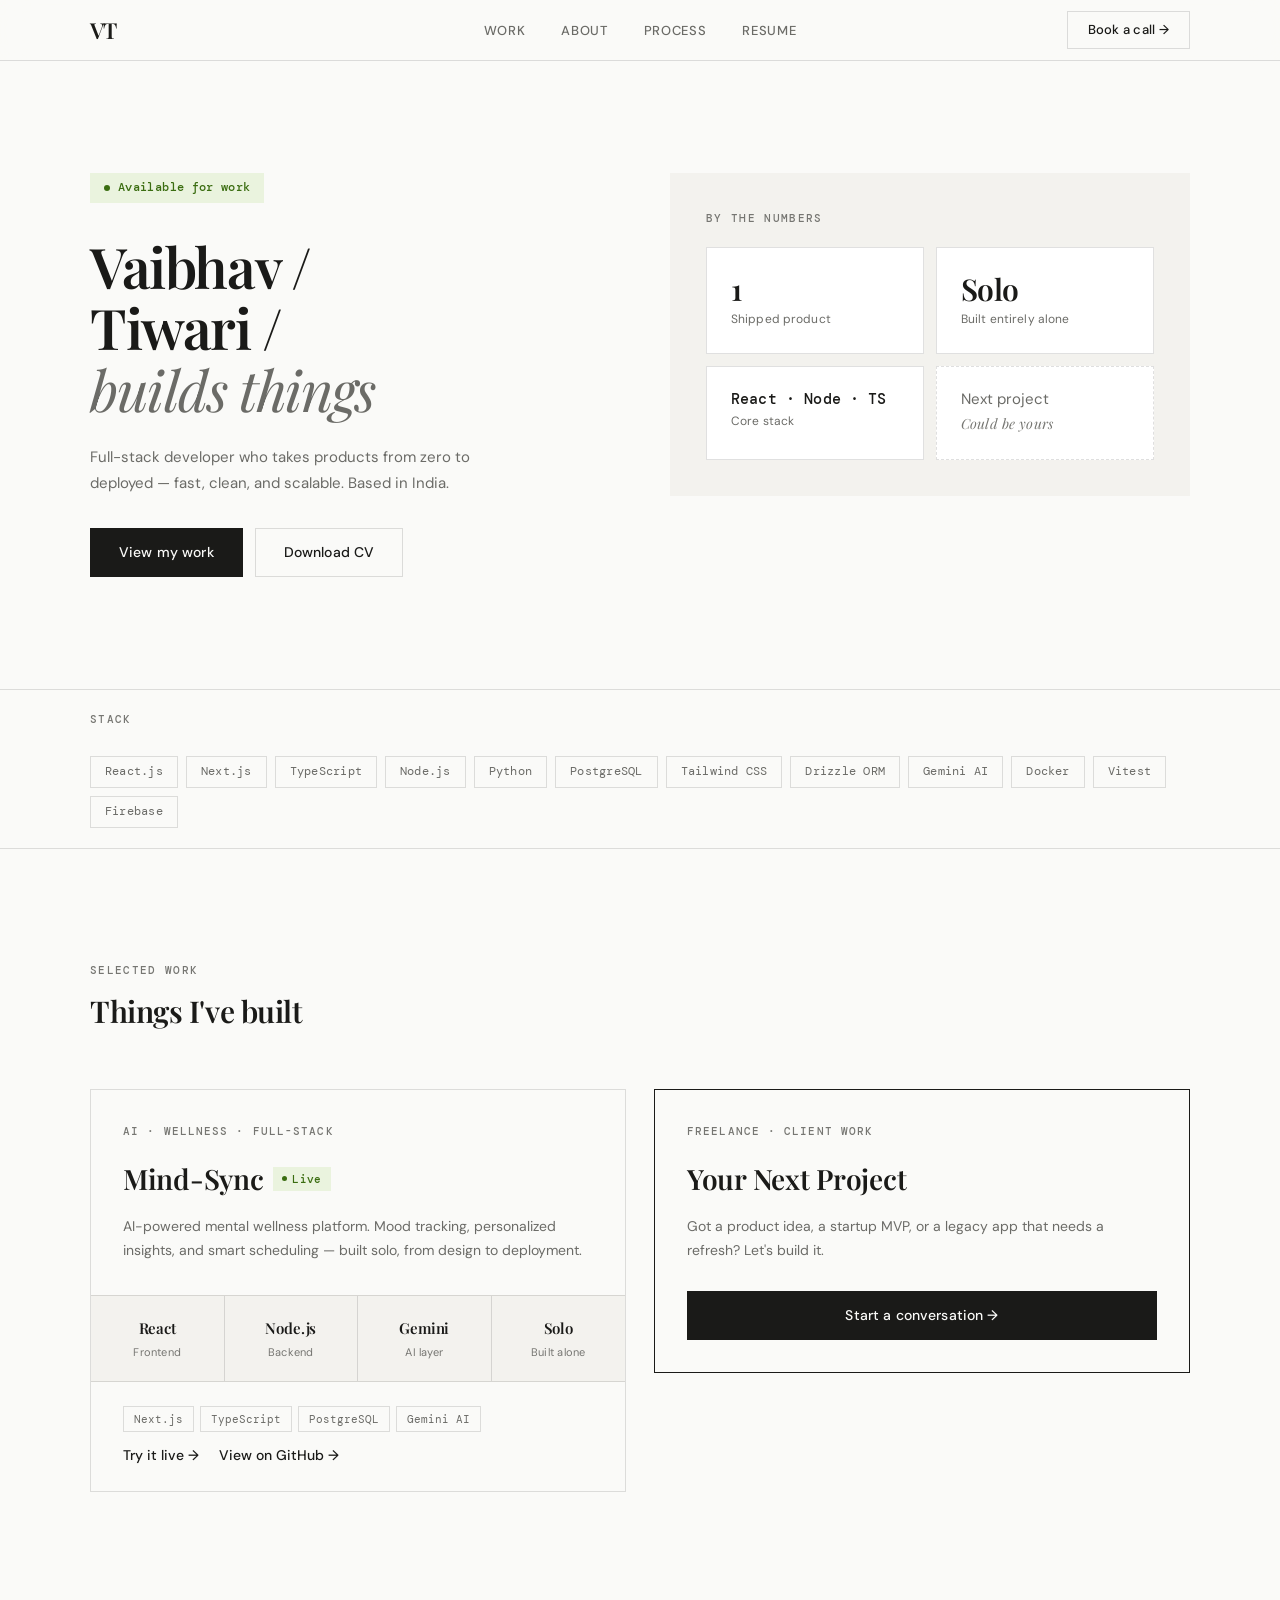
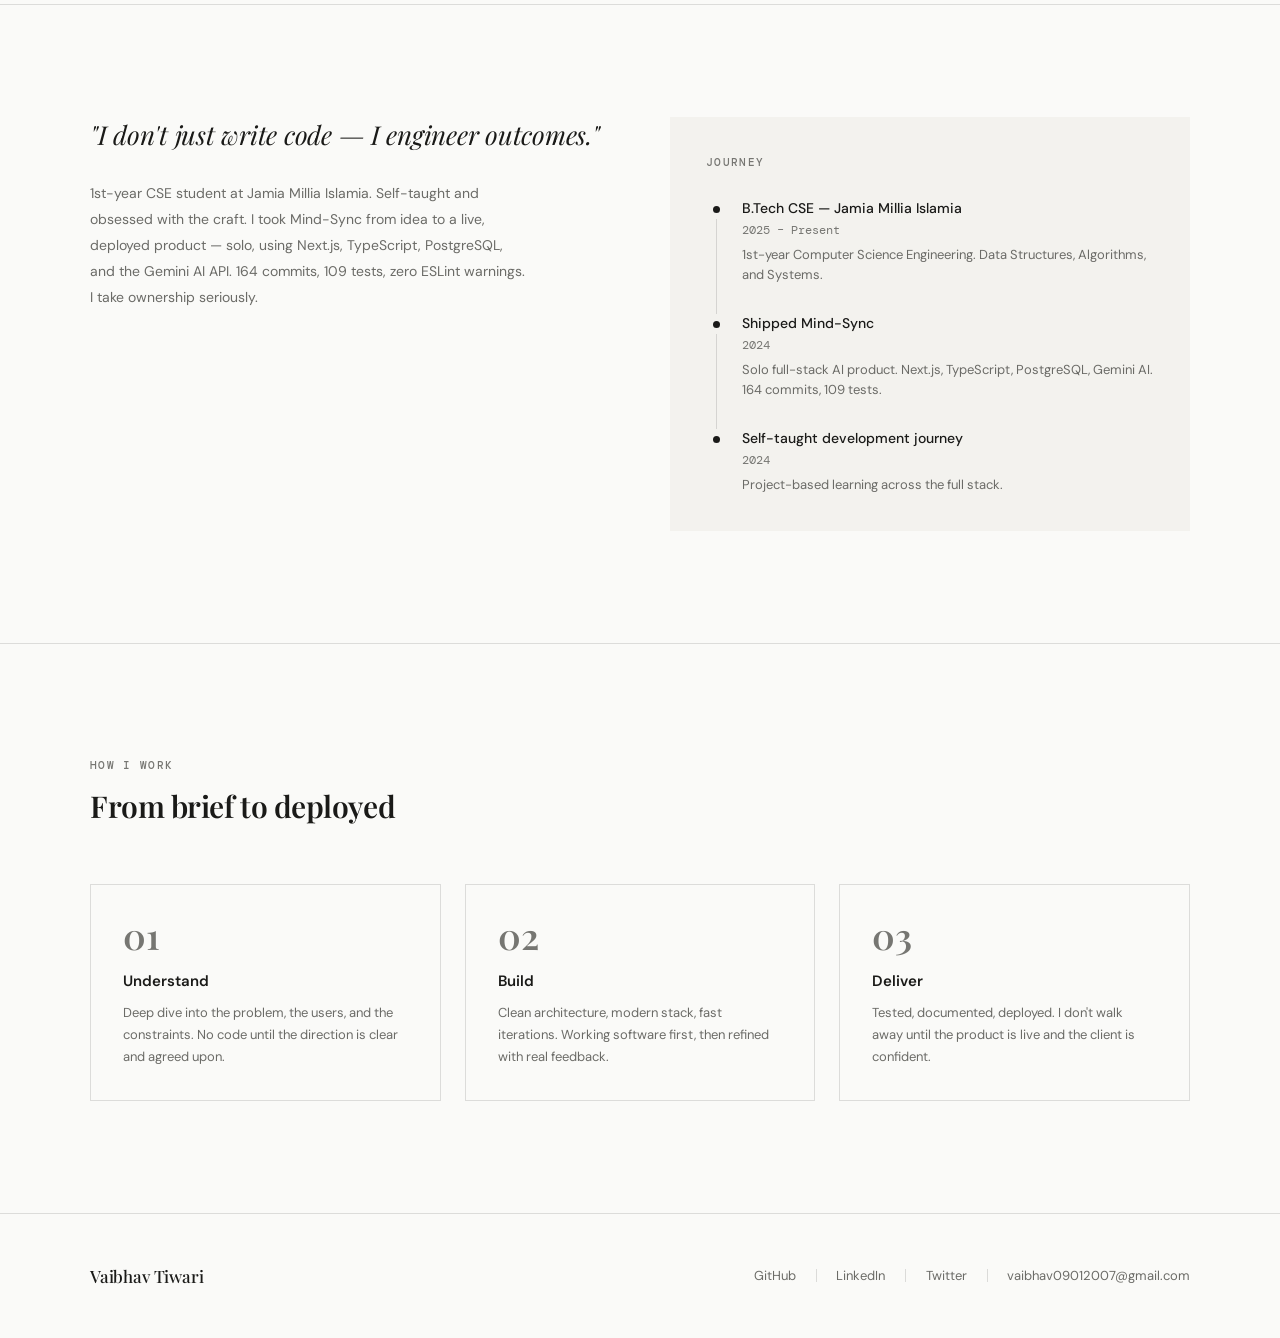
==== commit a0b9c704: "fix: WCAG contrast, responsive resume, SEO meta, a11y focus outlines, and font preloading - Fix WCAG" ====
--- a/index.html
+++ b/index.html
@@ -50,7 +50,7 @@
       --bg-card:        #ffffff;
       --fg:             #1a1a18;
       --fg-secondary:   #6b6b67;
-      --fg-tertiary:    #9e9e9a;
+      --fg-tertiary:    #767672;
       --border-color:   rgba(0, 0, 0, 0.12);
       --border:         0.5px solid rgba(0, 0, 0, 0.12);
       --green-bg:       #eaf3de;
@@ -96,6 +96,13 @@
 
     .skip { position: absolute; top: -100%; left: 16px; background: var(--cta-bg); color: var(--cta-fg); padding: 8px 16px; font-size: 13px; z-index: 999; }
     .skip:focus { top: 8px; }
+
+    /* Visual Keyboard Focus Ring */
+    a:focus-visible,
+    button:focus-visible {
+      outline: 2px solid var(--fg);
+      outline-offset: 4px;
+    }
 
     .container { max-width: var(--max-w); margin: 0 auto; padding-left: var(--gutter); padding-right: var(--gutter); }
 
@@ -924,7 +931,7 @@
     <a href="mailto:vaibhav09012007@gmail.com" class="btn btn-dark">Book a call →</a>
   </nav>
 
-  <main id="main">
+  <main id="main" tabindex="-1">
 
     <!-- ═══════════════════════════════════════════
          HERO
@@ -1176,22 +1183,58 @@
   </footer>
 
   <script>
+    /* Unregister stale service worker from old Deep Space theme */
+    if ('serviceWorker' in navigator) {
+      navigator.serviceWorker.getRegistrations().then(registrations => {
+        registrations.forEach(r => r.unregister());
+      });
+      caches.keys().then(names => {
+        names.forEach(name => caches.delete(name));
+      });
+    }
+
     /* Mobile menu */
     const hamburger = document.getElementById('nav-hamburger');
     const drawer = document.getElementById('mobile-drawer');
-    hamburger.addEventListener('click', () => {
-      const open = hamburger.classList.toggle('is-active');
+    const mainContent = document.getElementById('main');
+    const footer = document.getElementById('footer');
+
+    const toggleMenu = (open) => {
+      hamburger.classList.toggle('is-active', open);
       drawer.classList.toggle('is-open', open);
       hamburger.setAttribute('aria-expanded', String(open));
       hamburger.setAttribute('aria-label', open ? 'Close menu' : 'Open menu');
+      
+      // Accessibility: manage background screen reader focus
+      if (open) {
+        mainContent.setAttribute('inert', '');
+        footer.setAttribute('inert', '');
+        // focus the first link inside drawer
+        const firstLink = drawer.querySelector('a');
+        if (firstLink) firstLink.focus();
+      } else {
+        mainContent.removeAttribute('inert');
+        footer.removeAttribute('inert');
+        hamburger.focus();
+      }
+    };
+
+    hamburger.addEventListener('click', () => {
+      const open = !drawer.classList.contains('is-open');
+      toggleMenu(open);
     });
+
     drawer.querySelectorAll('a').forEach(link => {
       link.addEventListener('click', () => {
-        hamburger.classList.remove('is-active');
-        drawer.classList.remove('is-open');
-        hamburger.setAttribute('aria-expanded', 'false');
-        hamburger.setAttribute('aria-label', 'Open menu');
+        toggleMenu(false);
       });
+    });
+
+    // Close on Escape key press
+    document.addEventListener('keydown', (e) => {
+      if (e.key === 'Escape' && drawer.classList.contains('is-open')) {
+        toggleMenu(false);
+      }
     });
   </script>
 </body>
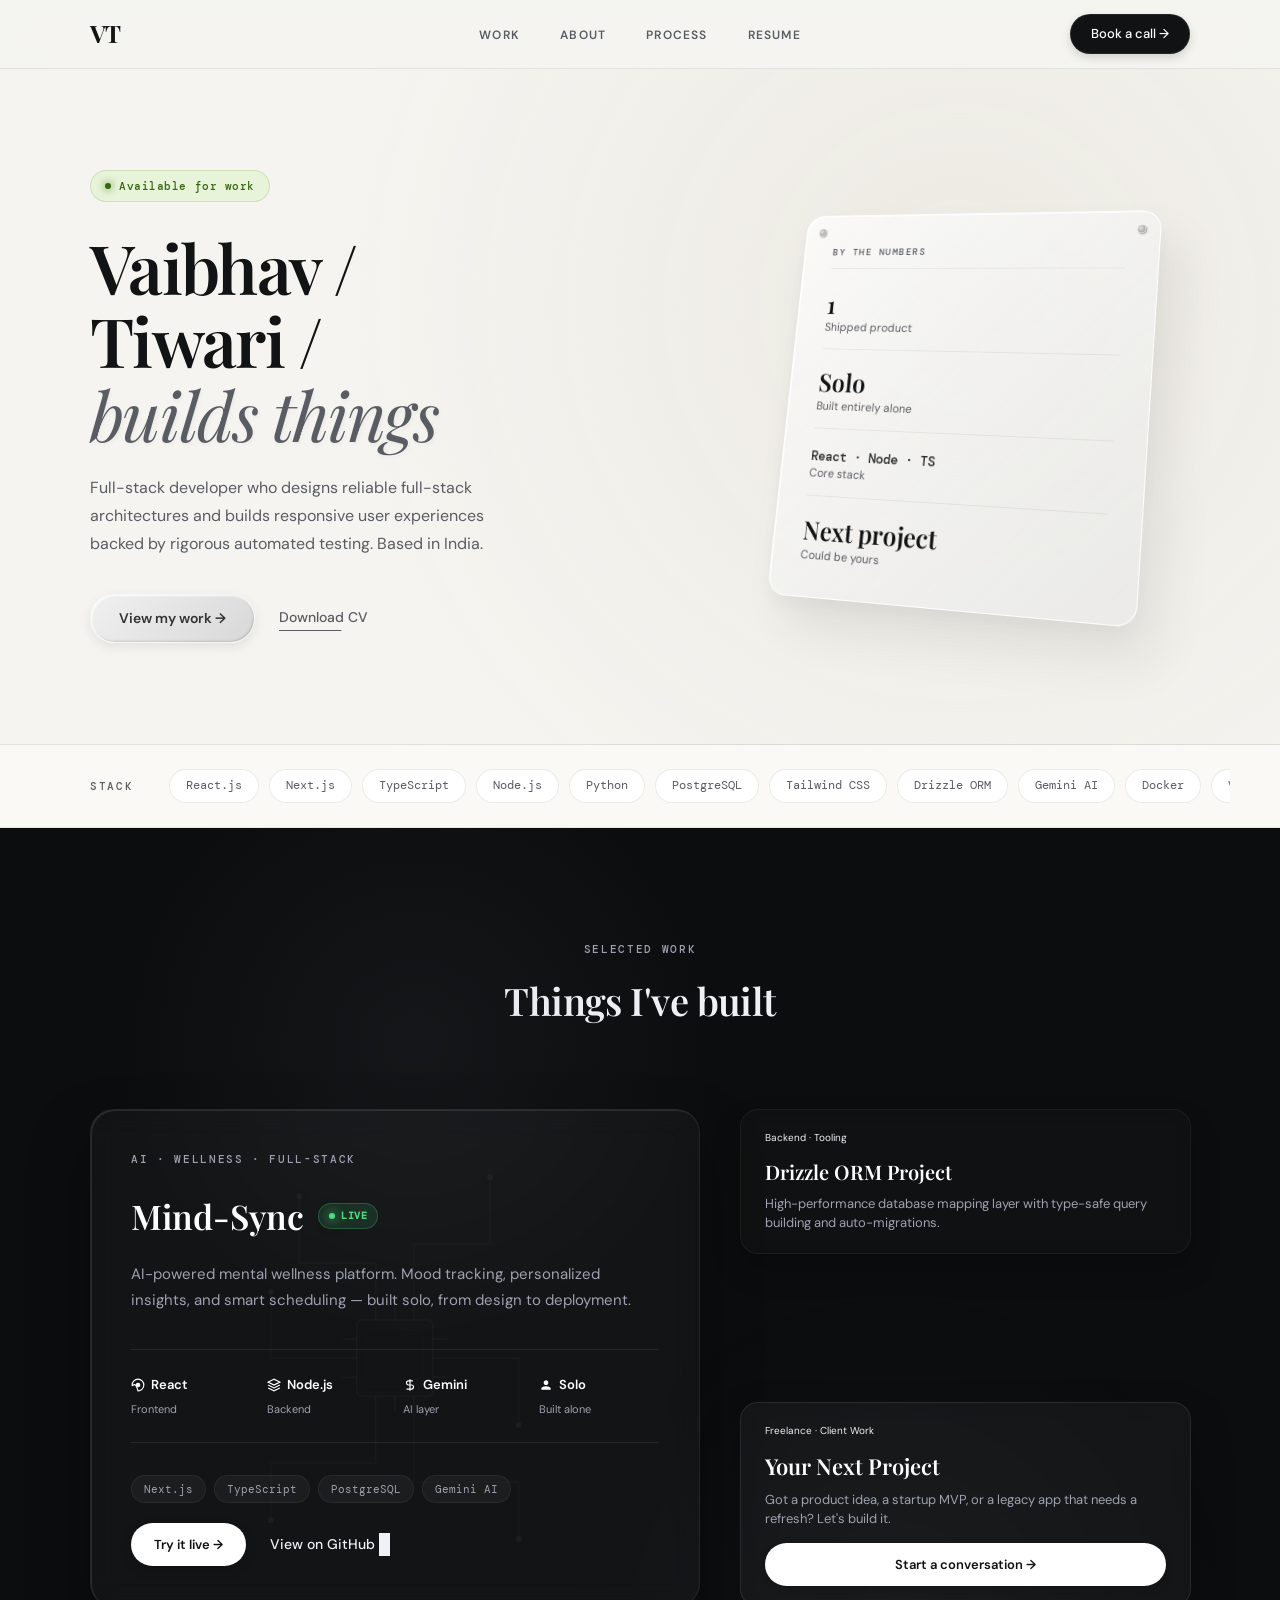
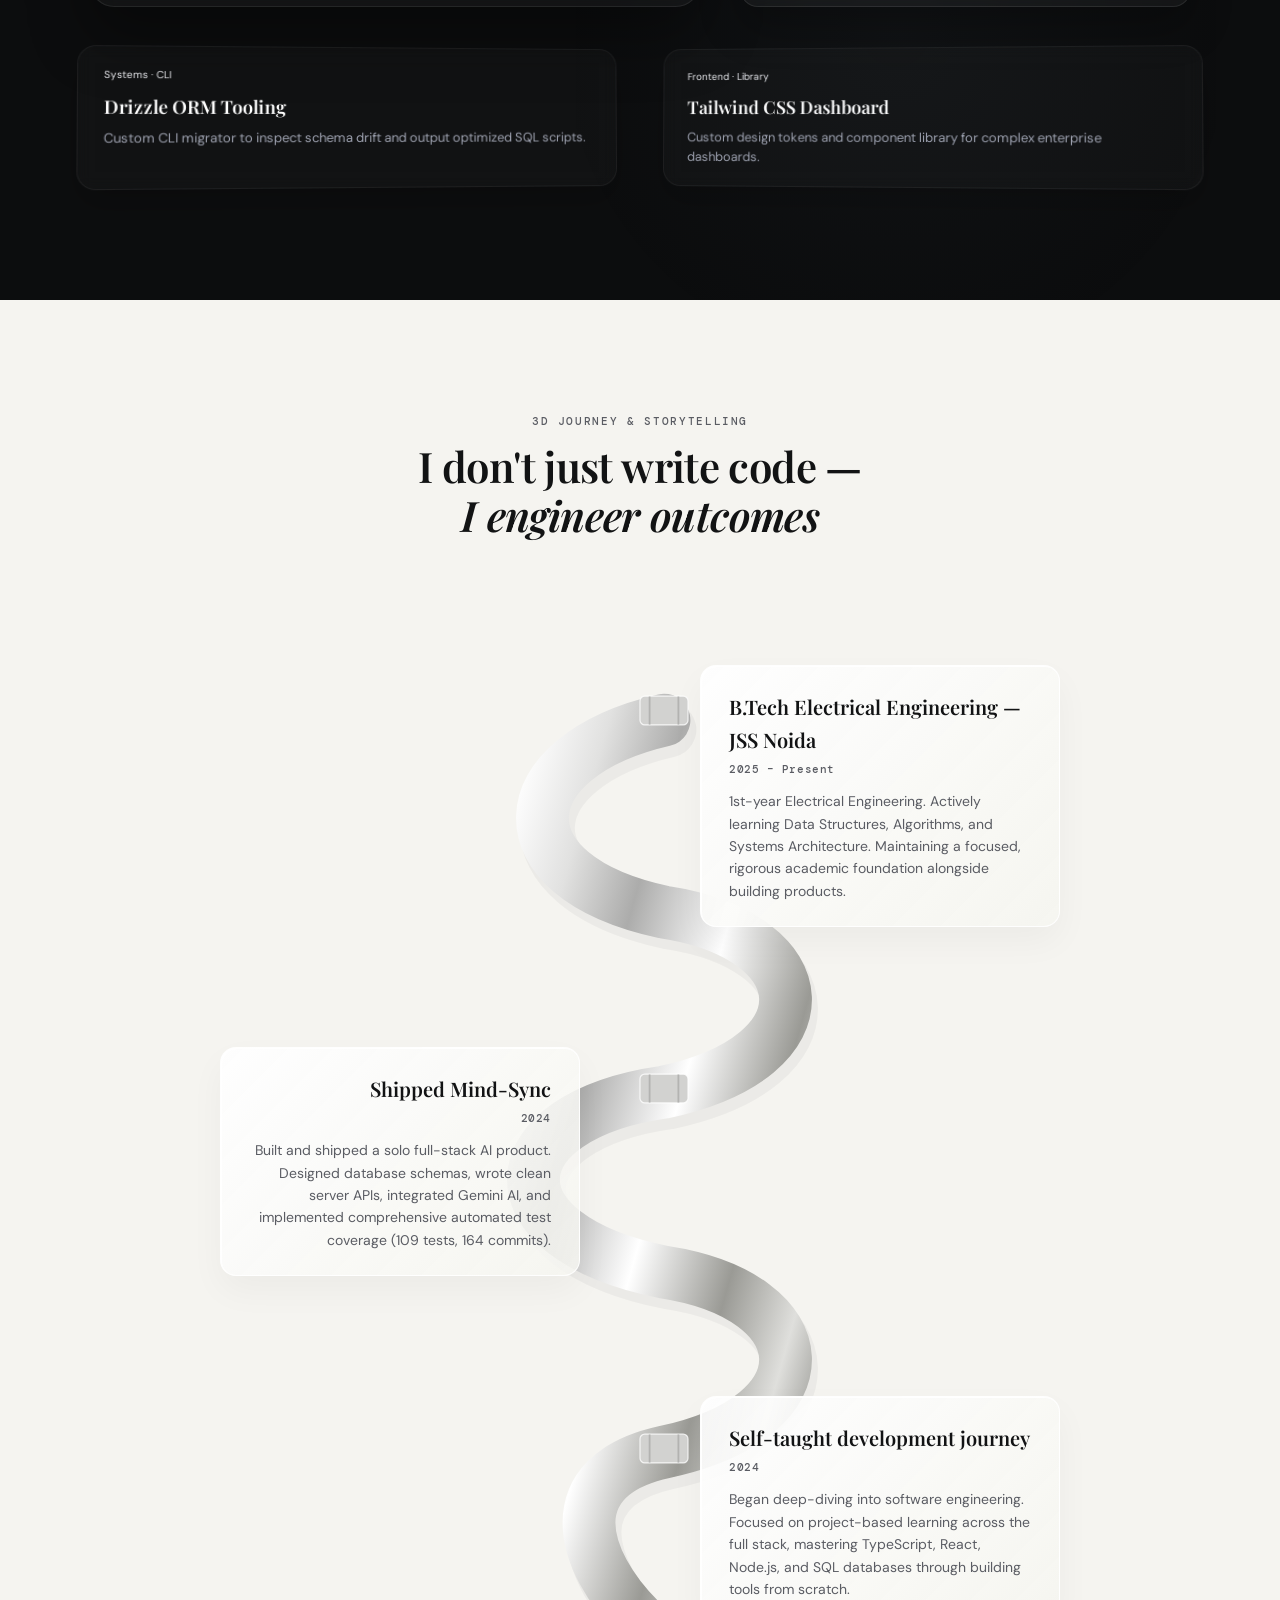
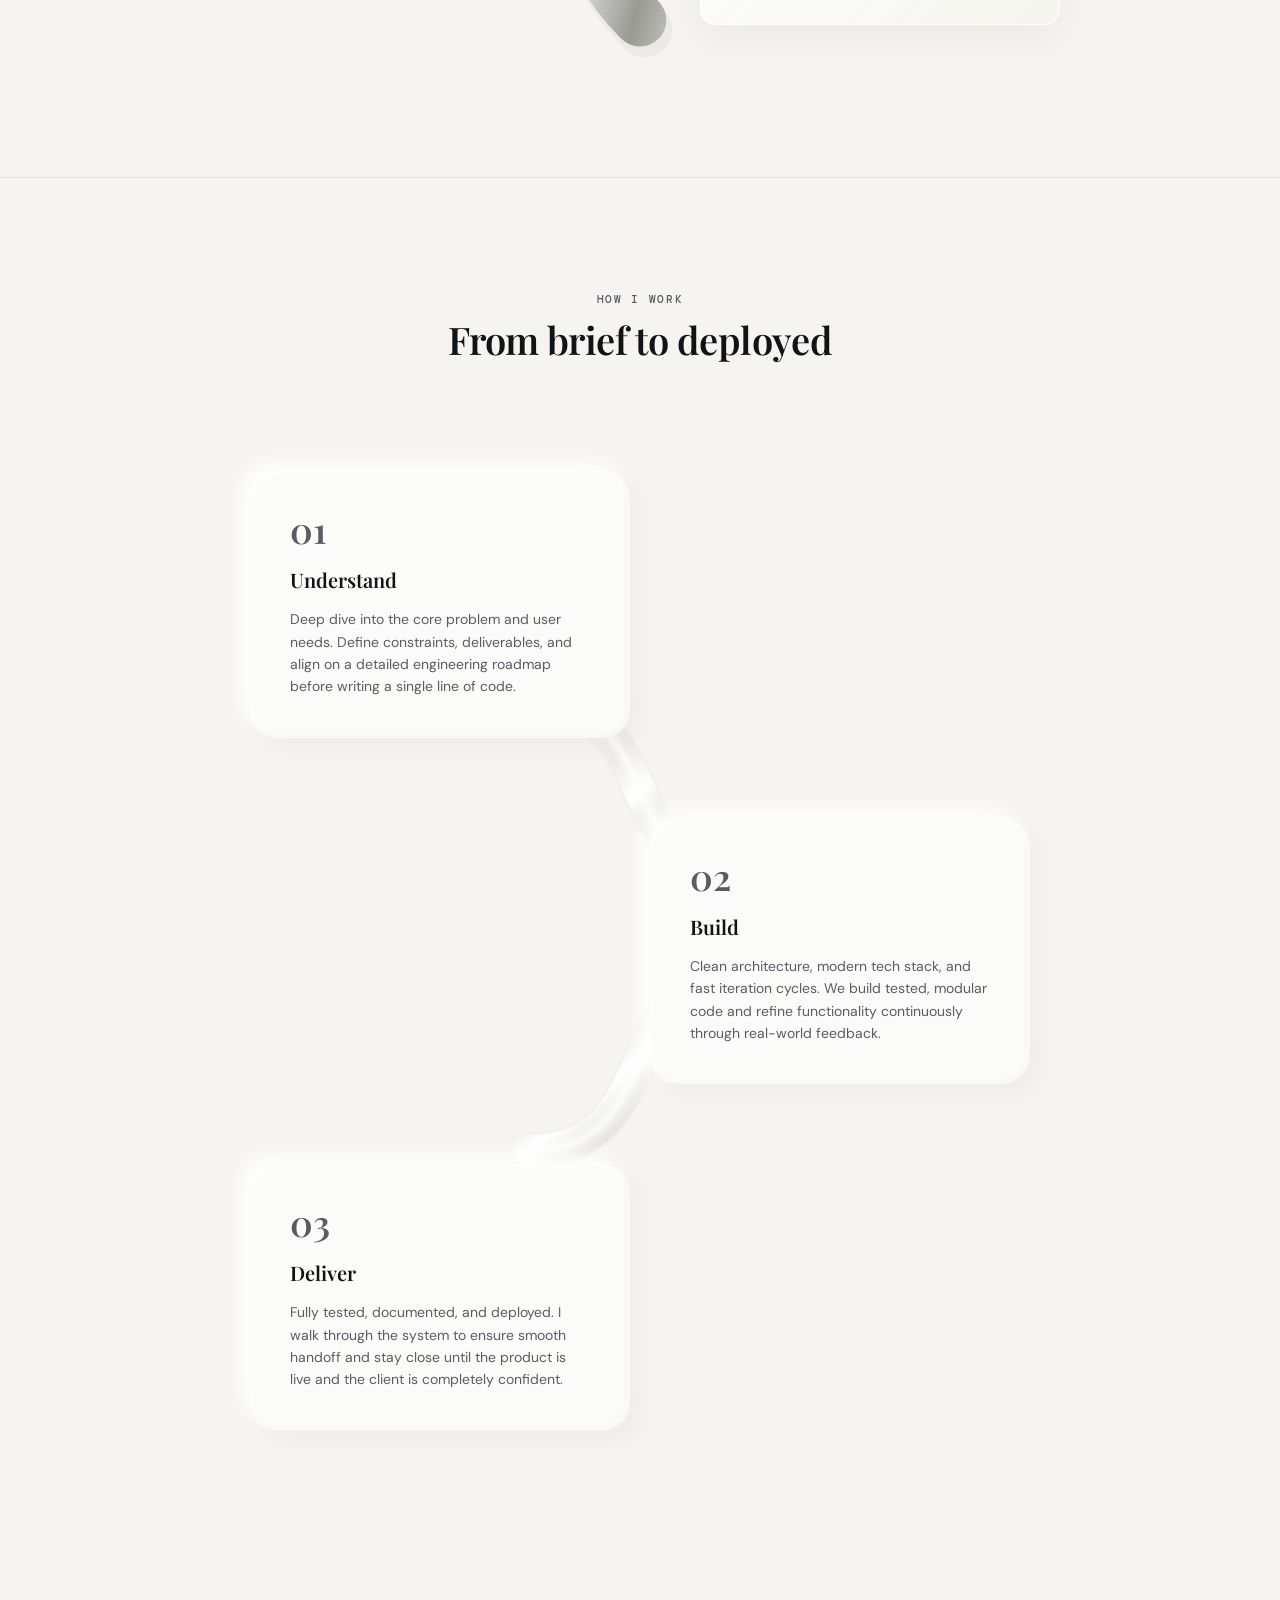
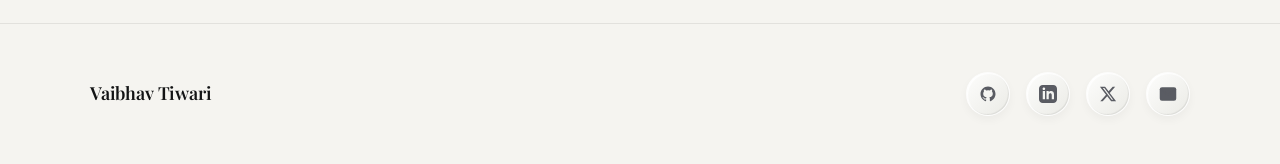
==== commit 7a938515: "fix: make projects grid, stats panel, timeline ribbon, and process cards fully responsive on mobile/" ====
--- a/index.html
+++ b/index.html
@@ -41,22 +41,17 @@
   </script>
 
   <style>
-    /* ──────────────────────────────────────────
-       TOKENS
-       ────────────────────────────────────────── */
     :root {
-      --bg:             #fafaf8;
-      --bg-secondary:   #f3f2ee;
-      --bg-card:        #ffffff;
-      --fg:             #1a1a18;
-      --fg-secondary:   #6b6b67;
-      --fg-tertiary:    #767672;
-      --border-color:   rgba(0, 0, 0, 0.12);
-      --border:         0.5px solid rgba(0, 0, 0, 0.12);
-      --green-bg:       #eaf3de;
-      --green-fg:       #3b6d11;
-      --cta-bg:         #1a1a18;
-      --cta-fg:         #fafaf8;
+      --bg-light:       #f5f4f0;
+      --bg-dark:        #0c0d0e;
+      --fg-light:       #121314;
+      --fg-dark:        #f0f1f5;
+      --fg-muted-light: #5a5c63;
+      --fg-muted-dark:  #9ea2b0;
+      --border-light:   rgba(0, 0, 0, 0.08);
+      --border-dark:    rgba(255, 255, 255, 0.08);
+      --green-bg:       #e8f4d9;
+      --green-fg:       #366610;
 
       --serif:          'Playfair Display', Georgia, serif;
       --sans:           'DM Sans', system-ui, sans-serif;
@@ -65,11 +60,15 @@
       --max-w:          1180px;
       --gutter:         clamp(20px, 4vw, 40px);
       --section-py:     clamp(64px, 10vw, 112px);
-    }
-
-    /* ──────────────────────────────────────────
-       RESET
-       ────────────────────────────────────────── */
+
+      --border:         1px solid var(--border-light);
+      --border-color:   var(--border-light);
+      --fg:             var(--fg-light);
+      --fg-secondary:   var(--fg-muted-light);
+      --fg-tertiary:    var(--fg-muted-light);
+      --bg:             var(--bg-light);
+    }
+
     *, *::before, *::after { margin: 0; padding: 0; box-sizing: border-box; }
 
     html {
@@ -82,11 +81,12 @@
       font-family: var(--sans);
       font-size: 15px;
       line-height: 1.65;
-      color: var(--fg);
-      background: var(--bg);
+      color: var(--fg-light);
+      background: var(--bg-light);
       -webkit-font-smoothing: antialiased;
       -moz-osx-font-smoothing: grayscale;
       overflow-x: hidden;
+      position: relative;
     }
 
     a { color: inherit; text-decoration: none; }
@@ -94,75 +94,133 @@
     button { font: inherit; cursor: pointer; border: none; background: none; }
     ul, ol { list-style: none; }
 
-    .skip { position: absolute; top: -100%; left: 16px; background: var(--cta-bg); color: var(--cta-fg); padding: 8px 16px; font-size: 13px; z-index: 999; }
+    .skip {
+      position: absolute;
+      top: -100%;
+      left: 16px;
+      background: var(--fg-light);
+      color: var(--bg-light);
+      padding: 8px 16px;
+      font-size: 13px;
+      z-index: 999;
+      border-radius: 4px;
+    }
     .skip:focus { top: 8px; }
 
-    /* Visual Keyboard Focus Ring */
     a:focus-visible,
     button:focus-visible {
-      outline: 2px solid var(--fg);
+      outline: 2px solid var(--fg-light);
       outline-offset: 4px;
     }
 
     .container { max-width: var(--max-w); margin: 0 auto; padding-left: var(--gutter); padding-right: var(--gutter); }
 
-    /* ──────────────────────────────────────────
-       TYPOGRAPHY HELPERS
-       ────────────────────────────────────────── */
     .label {
       font-family: var(--mono);
       font-size: 11px;
       font-weight: 500;
-      letter-spacing: 0.12em;
+      letter-spacing: 0.15em;
       text-transform: uppercase;
-      color: var(--fg-tertiary);
+      color: var(--fg-muted-light);
     }
 
     .section-heading {
       font-family: var(--serif);
-      font-size: clamp(24px, 3vw, 30px);
+      font-size: clamp(28px, 4vw, 38px);
       font-weight: 600;
       letter-spacing: -0.015em;
-      color: var(--fg);
+      color: var(--fg-light);
     }
 
     /* ──────────────────────────────────────────
-       BUTTONS
+       TACTILE METALLIC BUTTONS & LINKS
        ────────────────────────────────────────── */
-    .btn {
+    .btn-tactile {
       display: inline-flex;
       align-items: center;
       justify-content: center;
+      gap: 8px;
+      font-family: var(--sans);
+      font-size: 14px;
+      font-weight: 600;
+      color: #333;
+      padding: 12px 28px;
+      border-radius: 99px;
+      background: linear-gradient(135deg, #f0f0f0 0%, #d8d8d8 100%);
+      border: 1px solid rgba(255, 255, 255, 0.7);
+      box-shadow: 
+        inset 1px 1px 2px rgba(255, 255, 255, 0.9), 
+        inset -1px -1px 2px rgba(0, 0, 0, 0.15), 
+        0 4px 12px rgba(0, 0, 0, 0.08);
+      transition: transform 0.2s cubic-bezier(0.25, 0.8, 0.25, 1), box-shadow 0.2s ease;
+      white-space: nowrap;
+    }
+    .btn-tactile:hover {
+      transform: translateY(-2px);
+      box-shadow: 
+        inset 1px 1px 2px rgba(255, 255, 255, 0.9), 
+        inset -1px -1px 2px rgba(0, 0, 0, 0.1), 
+        0 8px 20px rgba(0, 0, 0, 0.12);
+    }
+    .btn-tactile:active {
+      transform: translateY(1px);
+      box-shadow: 
+        inset 1px 2px 4px rgba(0, 0, 0, 0.2), 
+        inset -1px -1px 2px rgba(255, 255, 255, 0.6), 
+        0 2px 4px rgba(0, 0, 0, 0.05);
+    }
+
+    .btn-dark-pill {
+      display: inline-flex;
+      align-items: center;
       gap: 6px;
       font-family: var(--sans);
+      font-size: 13px;
+      font-weight: 500;
+      padding: 8px 20px;
+      border-radius: 99px;
+      background: #111213;
+      color: #fff;
+      border: 1px solid rgba(255,255,255,0.08);
+      box-shadow: 0 4px 10px rgba(0,0,0,0.15);
+      transition: background 0.25s, transform 0.2s;
+    }
+    .btn-dark-pill:hover {
+      background: #25272a;
+      transform: translateY(-1px);
+    }
+
+    .link-cv {
       font-size: 14px;
       font-weight: 500;
-      letter-spacing: 0.01em;
-      padding: 12px 28px;
-      white-space: nowrap;
-      transition: background 0.2s, color 0.2s, border-color 0.2s;
-    }
-
-    .btn-dark {
-      background: var(--cta-bg);
-      color: var(--cta-fg);
-      border: 0.5px solid var(--cta-bg);
-    }
-    .btn-dark:hover { background: #333330; border-color: #333330; }
-
-    .btn-outline {
-      background: transparent;
-      color: var(--fg);
-      border: 0.5px solid var(--border-color);
-    }
-    .btn-outline:hover { border-color: var(--fg); }
-
-    .btn-full { width: 100%; }
+      color: var(--fg-muted-light);
+      position: relative;
+      padding-bottom: 2px;
+      transition: color 0.2s;
+    }
+    .link-cv::after {
+      content: '';
+      position: absolute;
+      width: 100%;
+      height: 1px;
+      bottom: 0;
+      left: 0;
+      background-color: var(--fg-muted-light);
+      transform: scaleX(0.7);
+      transform-origin: bottom left;
+      transition: transform 0.25s ease-out, background-color 0.2s;
+    }
+    .link-cv:hover {
+      color: var(--fg-light);
+    }
+    .link-cv:hover::after {
+      transform: scaleX(1);
+      background-color: var(--fg-light);
+    }
 
     .link-arrow {
       font-size: 14px;
       font-weight: 500;
-      color: var(--fg);
       display: inline-flex;
       align-items: center;
       gap: 4px;
@@ -172,109 +230,130 @@
     .link-arrow::after { content: '→'; }
 
     /* ──────────────────────────────────────────
-       NAV
+       NAVIGATION BAR REDESIGN
        ────────────────────────────────────────── */
     .nav {
       position: sticky;
       top: 0;
       z-index: 100;
-      background: rgba(250, 250, 248, 0.88);
-      backdrop-filter: blur(16px);
-      -webkit-backdrop-filter: blur(16px);
-      border-bottom: var(--border);
+      background: rgba(245, 244, 240, 0.82);
+      backdrop-filter: blur(18px);
+      -webkit-backdrop-filter: blur(18px);
+      border-bottom: 1px solid var(--border-light);
+      transition: background 0.3s;
     }
 
     .nav-inner {
       display: flex;
       align-items: center;
       justify-content: space-between;
-      height: 60px;
+      height: 68px;
     }
 
     .nav-logo {
       font-family: var(--serif);
-      font-size: 22px;
-      font-weight: 600;
-      letter-spacing: -0.03em;
-      color: var(--fg);
+      font-size: 24px;
+      font-weight: 700;
+      letter-spacing: -0.04em;
+      color: var(--fg-light);
     }
 
     .nav-links {
       display: flex;
-      gap: 36px;
+      gap: 40px;
       position: absolute;
       left: 50%;
       transform: translateX(-50%);
     }
 
     .nav-link {
-      font-size: 13px;
-      font-weight: 500;
-      letter-spacing: 0.05em;
+      font-size: 12px;
+      font-weight: 600;
+      letter-spacing: 0.1em;
       text-transform: uppercase;
-      color: var(--fg-secondary);
-      transition: color 0.2s;
-    }
-    .nav-link:hover { color: var(--fg); }
-
-    .nav-cta {
-      font-size: 13px;
-      font-weight: 500;
-      letter-spacing: 0.02em;
-      padding: 7px 20px;
-      border: 0.5px solid var(--border-color);
-      color: var(--fg);
-      transition: background 0.2s, color 0.2s, border-color 0.2s;
-    }
-    .nav-cta:hover { background: var(--fg); color: var(--bg); border-color: var(--fg); }
+      color: var(--fg-muted-light);
+      transition: color 0.25s;
+    }
+    .nav-link:hover { color: var(--fg-light); }
 
     .nav-hamburger {
       display: none;
       flex-direction: column;
       justify-content: center;
       gap: 5px;
-      width: 22px;
-      height: 22px;
+      width: 24px;
+      height: 24px;
+      z-index: 110;
     }
     .nav-hamburger span {
       display: block;
-      height: 1.5px;
-      background: var(--fg);
-      transition: transform 0.3s, opacity 0.3s;
+      height: 2px;
+      background: var(--fg-light);
+      transition: transform 0.3s, opacity 0.3s, background-color 0.3s;
       transform-origin: center;
     }
-    .nav-hamburger.is-active span:nth-child(1) { transform: translateY(6.5px) rotate(45deg); }
+    .nav-hamburger.is-active span:nth-child(1) { transform: translateY(7px) rotate(45deg); }
     .nav-hamburger.is-active span:nth-child(2) { opacity: 0; }
-    .nav-hamburger.is-active span:nth-child(3) { transform: translateY(-6.5px) rotate(-45deg); }
+    .nav-hamburger.is-active span:nth-child(3) { transform: translateY(-7px) rotate(-45deg); }
+
+    /* Mobile drawer navigation */
+    .mobile-drawer {
+      position: fixed;
+      top: 0;
+      right: -100%;
+      width: 100%;
+      height: 100vh;
+      background: rgba(245, 244, 240, 0.98);
+      backdrop-filter: blur(20px);
+      display: flex;
+      flex-direction: column;
+      justify-content: center;
+      align-items: center;
+      gap: 32px;
+      z-index: 90;
+      transition: right 0.4s cubic-bezier(0.16, 1, 0.3, 1);
+    }
+    .mobile-drawer.is-open { right: 0; }
+
+    .mobile-nav-link {
+      font-size: 20px;
+      font-weight: 500;
+      text-transform: uppercase;
+      letter-spacing: 0.08em;
+      color: var(--fg-light);
+    }
 
     /* ──────────────────────────────────────────
-       HERO
+       HERO & LIGHTING PLAY
        ────────────────────────────────────────── */
     .hero {
-      padding: var(--section-py) 0;
-      border-bottom: var(--border);
+      padding: calc(var(--section-py) * 0.9) 0;
+      background: radial-gradient(circle at 75% 35%, rgba(230, 227, 218, 0.6) 0%, transparent 60%);
+      border-bottom: 1px solid var(--border-light);
+      overflow: hidden;
     }
 
     .hero-grid {
       display: grid;
-      grid-template-columns: 1fr 1fr;
-      gap: clamp(32px, 5vw, 60px);
-      align-items: start;
-    }
-
-    /* Available badge */
+      grid-template-columns: 1.1fr 0.9fr;
+      gap: clamp(32px, 6vw, 80px);
+      align-items: center;
+    }
+
     .badge-available {
       display: inline-flex;
       align-items: center;
       gap: 8px;
       font-family: var(--mono);
-      font-size: 12px;
+      font-size: 11px;
       font-weight: 500;
-      letter-spacing: 0.03em;
+      letter-spacing: 0.05em;
       color: var(--green-fg);
       background: var(--green-bg);
-      padding: 5px 14px;
-      margin-bottom: 32px;
+      border: 1px solid rgba(54, 102, 16, 0.15);
+      padding: 6px 14px;
+      border-radius: 99px;
+      margin-bottom: 28px;
     }
 
     .badge-dot {
@@ -282,455 +361,615 @@
       height: 6px;
       background: var(--green-fg);
       border-radius: 50%;
-      animation: pulse 2.4s ease-in-out infinite;
-    }
-
-    @keyframes pulse {
-      0%, 100% { opacity: 1; transform: scale(1); }
-      50% { opacity: 0.3; transform: scale(0.85); }
-    }
-
-    /* Headline */
+      box-shadow: 0 0 8px var(--green-fg);
+      animation: pulse-glow 2s ease-in-out infinite;
+    }
+
+    @keyframes pulse-glow {
+      0%, 100% { transform: scale(1); opacity: 1; box-shadow: 0 0 6px rgba(54, 102, 16, 0.6); }
+      50% { transform: scale(1.15); opacity: 0.4; box-shadow: 0 0 12px rgba(54, 102, 16, 0.2); }
+    }
+
     .hero-headline {
       font-family: var(--serif);
-      font-size: clamp(36px, 5.5vw, 56px);
+      font-size: clamp(40px, 6vw, 68px);
       font-weight: 600;
-      line-height: 1.1;
+      line-height: 1.08;
       letter-spacing: -0.025em;
       margin-bottom: 24px;
-    }
-
-    .hero-line {
-      display: block;
-      opacity: 0;
-      transform: translateY(28px);
-      animation: fadeUp 0.65s cubic-bezier(0.22, 1, 0.36, 1) forwards;
-    }
-    .hero-line:nth-child(1) { animation-delay: 0.15s; }
-    .hero-line:nth-child(2) { animation-delay: 0.3s; }
-    .hero-line:nth-child(3) { animation-delay: 0.45s; }
-
-    .hero-line em {
+      color: var(--fg-light);
+    }
+
+    .hero-headline em {
       font-style: italic;
       font-weight: 400;
-      color: var(--fg-secondary);
-    }
-
-    @keyframes fadeUp {
-      to { opacity: 1; transform: translateY(0); }
+      color: var(--fg-muted-light);
+      text-shadow: 1px 2px 4px rgba(0, 0, 0, 0.05);
     }
 
     .hero-sub {
-      font-size: 15px;
+      font-size: 16px;
       line-height: 1.75;
-      color: var(--fg-secondary);
-      max-width: 400px;
-      margin-bottom: 32px;
-      opacity: 0;
-      animation: fadeUp 0.6s cubic-bezier(0.22, 1, 0.36, 1) 0.6s forwards;
+      color: var(--fg-muted-light);
+      max-width: 440px;
+      margin-bottom: 36px;
     }
 
     .hero-actions {
       display: flex;
-      gap: 12px;
-      opacity: 0;
-      animation: fadeUp 0.6s cubic-bezier(0.22, 1, 0.36, 1) 0.72s forwards;
-    }
-
-    /* Stats panel */
-    .hero-stats {
-      background: var(--bg-secondary);
-      padding: clamp(24px, 3vw, 36px);
-      opacity: 0;
-      animation: fadeUp 0.65s cubic-bezier(0.22, 1, 0.36, 1) 0.5s forwards;
-    }
-
-    .hero-stats .label { margin-bottom: 20px; }
-
-    .stats-grid {
-      display: grid;
-      grid-template-columns: 1fr 1fr;
-      gap: 12px;
-    }
-
-    .stat-card {
-      background: var(--bg-card);
-      border: var(--border);
-      padding: clamp(16px, 2vw, 24px);
+      align-items: center;
+      gap: 24px;
+    }
+
+    /* 3D Elevated metallic card container */
+    .hero-stats-wrapper {
+      perspective: 1200px;
+      display: flex;
+      justify-content: center;
+      align-items: center;
+      width: 100%;
+    }
+
+    .hero-stats-3d {
+      width: 100%;
+      max-width: 380px;
+      background: linear-gradient(135deg, rgba(255,255,255,0.7) 0%, rgba(230,230,230,0.6) 100%);
+      border: 1.5px solid rgba(255,255,255,0.8);
+      border-radius: 20px;
+      padding: 32px;
+      position: relative;
+      transform-style: preserve-3d;
+      transform: rotateY(-18deg) rotateX(10deg) rotateZ(2deg);
+      box-shadow: 
+        20px 30px 50px rgba(0, 0, 0, 0.07),
+        0 10px 20px rgba(0, 0, 0, 0.04),
+        inset 1px 1px 0px rgba(255,255,255,0.8);
+      transition: transform 0.3s cubic-bezier(0.2, 0.8, 0.2, 1);
+    }
+
+    /* Mechanical screw/hardware nodes at top corners */
+    .hero-stats-3d::before,
+    .hero-stats-3d::after {
+      content: '';
+      position: absolute;
+      top: 14px;
+      width: 8px;
+      height: 8px;
+      border-radius: 50%;
+      background: radial-gradient(circle at 35% 35%, #e0e0e0 0%, #888888 100%);
+      box-shadow: 1px 1px 2px rgba(0,0,0,0.4), inset -0.5px -0.5px 0.5px rgba(255,255,255,0.8);
+    }
+    .hero-stats-3d::before { left: 14px; }
+    .hero-stats-3d::after { right: 14px; }
+
+    .hero-stats-3d .label {
+      margin-bottom: 24px;
+      font-size: 10px;
+      color: var(--fg-muted-light);
+      display: block;
+      border-bottom: 0.5px solid rgba(0,0,0,0.06);
+      padding-bottom: 8px;
+    }
+
+    .stats-list {
       display: flex;
       flex-direction: column;
-      gap: 3px;
-    }
-
-    .stat-value {
+      gap: 20px;
+    }
+
+    .stat-row {
+      border-bottom: 0.5px solid rgba(0, 0, 0, 0.05);
+      padding-bottom: 12px;
+    }
+    .stat-row:last-child {
+      border-bottom: none;
+      padding-bottom: 0;
+    }
+
+    .stat-row-val {
       font-family: var(--serif);
-      font-size: clamp(22px, 2.5vw, 30px);
+      font-size: 26px;
       font-weight: 600;
+      color: var(--fg-light);
       line-height: 1.15;
-      letter-spacing: -0.02em;
-    }
-
-    .stat-value--mono {
+    }
+    .stat-row-val.mono {
       font-family: var(--mono);
-      font-size: clamp(13px, 1.4vw, 15px);
+      font-size: 14px;
       font-weight: 500;
-      letter-spacing: 0.01em;
-    }
-
-    .stat-label {
+      color: #2b2b2b;
+    }
+
+    .stat-row-lbl {
       font-size: 12px;
-      color: var(--fg-secondary);
-      letter-spacing: 0.01em;
-    }
-
-    .stat-card--cta {
-      background: var(--bg-card);
-      border-style: dashed;
-    }
-
-    .stat-card--cta .stat-value {
-      font-size: clamp(13px, 1.4vw, 15px);
-      font-family: var(--sans);
-      font-weight: 400;
-      color: var(--fg-secondary);
-      letter-spacing: 0;
-    }
-
-    .stat-card--cta .stat-label {
-      font-family: var(--serif);
-      font-style: italic;
-      font-size: 14px;
-      color: var(--fg-tertiary);
+      color: var(--fg-muted-light);
+      margin-top: 1px;
     }
 
     /* ──────────────────────────────────────────
        TECH STRIP
        ────────────────────────────────────────── */
     .tech-strip {
-      padding: 20px 0;
-      border-bottom: var(--border);
+      padding: 24px 0;
+      background: #faf9f6;
+      border-bottom: 1px solid var(--border-light);
+      position: relative;
+      z-index: 10;
     }
 
     .tech-inner {
       display: flex;
       align-items: center;
-      gap: 28px;
-      flex-wrap: wrap;
-    }
-
-    .tech-inner .label { flex-shrink: 0; }
+      gap: 36px;
+      overflow-x: auto;
+      scrollbar-width: none;
+    }
+    .tech-inner::-webkit-scrollbar { display: none; }
 
     .tech-pills {
       display: flex;
-      flex-wrap: wrap;
-      gap: 8px;
+      gap: 10px;
+      white-space: nowrap;
     }
 
     .pill {
       font-family: var(--mono);
       font-size: 12px;
       font-weight: 400;
-      letter-spacing: 0.02em;
-      color: var(--fg-secondary);
-      padding: 5px 14px;
-      border: var(--border);
-      transition: color 0.2s, border-color 0.2s;
-    }
-    .pill:hover { color: var(--fg); border-color: var(--fg-secondary); }
+      color: var(--fg-muted-light);
+      padding: 6px 16px;
+      border-radius: 99px;
+      border: 1px solid var(--border-light);
+      background: #fff;
+      transition: all 0.25s;
+    }
+    .pill:hover {
+      color: var(--fg-light);
+      border-color: var(--fg-muted-light);
+      background: var(--bg-light);
+    }
 
     /* ──────────────────────────────────────────
-       SELECTED WORK
+       DARK THEMED SELECTED WORK: 3D GLASS grid
        ────────────────────────────────────────── */
     .work {
       padding: var(--section-py) 0;
-      border-bottom: var(--border);
+      background: var(--bg-dark);
+      color: var(--fg-dark);
+      position: relative;
+      overflow: hidden;
+    }
+
+    /* Spotlights */
+    .work::before {
+      content: '';
+      position: absolute;
+      top: -10%;
+      left: 10%;
+      width: 45%;
+      height: 60%;
+      background: radial-gradient(circle, rgba(120, 130, 150, 0.08) 0%, transparent 70%);
+      pointer-events: none;
+    }
+    .work::after {
+      content: '';
+      position: absolute;
+      bottom: -10%;
+      right: 5%;
+      width: 50%;
+      height: 70%;
+      background: radial-gradient(circle, rgba(90, 110, 130, 0.06) 0%, transparent 70%);
+      pointer-events: none;
     }
 
     .work-header {
-      margin-bottom: clamp(32px, 5vw, 52px);
-    }
-
-    .work-header .label { margin-bottom: 8px; }
-
-    .work-grid {
+      margin-bottom: clamp(48px, 8vw, 76px);
+      text-align: center;
+    }
+
+    .work-header .label {
+      color: var(--fg-muted-dark);
+      margin-bottom: 12px;
+      display: block;
+    }
+
+    .work-header .section-heading {
+      color: var(--fg-dark);
+    }
+
+    .work-grid-3d {
       display: grid;
-      grid-template-columns: 1fr 1fr;
-      gap: clamp(20px, 3vw, 28px);
-      align-items: start;
-    }
-
-    /* Project card */
-    .project-card {
-      border: 1px solid var(--border-color);
-      display: flex;
-      flex-direction: column;
-      transition: border-color 0.3s;
-    }
-    .project-card:hover { border-color: rgba(0,0,0,0.28); }
-
-    .project-card-body {
-      padding: clamp(24px, 3vw, 32px);
-      flex: 1;
-      display: flex;
-      flex-direction: column;
-    }
-
-    .project-tag {
+      grid-template-columns: 1.15fr 0.85fr;
+      gap: 40px;
+      perspective: 1500px;
+      position: relative;
+      z-index: 5;
+    }
+
+    /* Glassmorphic Project Card */
+    .glass-card-3d {
+      background: rgba(255, 255, 255, 0.03);
+      border: 1px solid rgba(255, 255, 255, 0.08);
+      backdrop-filter: blur(14px);
+      -webkit-backdrop-filter: blur(14px);
+      border-radius: 24px;
+      padding: 40px;
+      position: relative;
+      transform-style: preserve-3d;
+      transform: rotateY(8deg) rotateX(2deg);
+      box-shadow: 
+        0 30px 60px rgba(0, 0, 0, 0.35),
+        inset 1px 1px 0 rgba(255, 255, 255, 0.1);
+      transition: transform 0.3s cubic-bezier(0.2, 0.8, 0.2, 1), box-shadow 0.3s;
+    }
+
+    .glass-card-3d:hover {
+      box-shadow: 
+        0 40px 80px rgba(0, 0, 0, 0.45),
+        inset 1px 1px 0 rgba(255, 255, 255, 0.15);
+    }
+
+    /* Etched circuit pattern overlay on card background */
+    .glass-card-circuit {
+      position: absolute;
+      top: 0;
+      left: 0;
+      width: 100%;
+      height: 100%;
+      opacity: 0.18;
+      pointer-events: none;
+      z-index: 1;
+      padding: 10px;
+    }
+    .glass-card-circuit svg {
+      width: 100%;
+      height: 100%;
+    }
+
+    .glass-card-content {
+      position: relative;
+      z-index: 2;
+    }
+
+    .glass-card-3d .project-tag {
       font-family: var(--mono);
       font-size: 11px;
       font-weight: 500;
-      letter-spacing: 0.1em;
+      letter-spacing: 0.15em;
       text-transform: uppercase;
-      color: var(--fg-tertiary);
-      margin-bottom: 16px;
-    }
-
-    .project-title-row {
-      display: flex;
-      align-items: center;
-      gap: 10px;
+      color: var(--fg-muted-dark);
+      margin-bottom: 20px;
+    }
+
+    .glass-card-title-row {
+      display: flex;
+      align-items: center;
+      gap: 14px;
+      margin-bottom: 18px;
+    }
+
+    .glass-card-3d .project-title {
+      font-family: var(--serif);
+      font-size: clamp(26px, 3.5vw, 34px);
+      font-weight: 600;
+      color: #fff;
+    }
+
+    /* Glowing Live badge */
+    .badge-live-glow {
+      display: inline-flex;
+      align-items: center;
+      gap: 6px;
+      font-family: var(--mono);
+      font-size: 10px;
+      font-weight: 600;
+      letter-spacing: 0.05em;
+      text-transform: uppercase;
+      color: #4ade80;
+      background: rgba(74, 222, 128, 0.12);
+      border: 1px solid rgba(74, 222, 128, 0.25);
+      padding: 4px 10px;
+      border-radius: 99px;
+    }
+
+    .badge-live-dot-glow {
+      width: 6px;
+      height: 6px;
+      background: #4ade80;
+      border-radius: 50%;
+      box-shadow: 0 0 10px #4ade80, 0 0 20px rgba(74, 222, 128, 0.4);
+      animation: pulse-glow-green 1.8s infinite;
+    }
+
+    @keyframes pulse-glow-green {
+      0%, 100% { opacity: 1; transform: scale(1); }
+      50% { opacity: 0.4; transform: scale(0.9); }
+    }
+
+    .glass-card-3d .project-desc {
+      font-size: 15px;
+      line-height: 1.7;
+      color: var(--fg-muted-dark);
+      margin-bottom: 36px;
+      max-width: 520px;
+    }
+
+    /* Stack specifications grid inside the card */
+    .glass-card-stack-specs {
+      display: grid;
+      grid-template-columns: repeat(4, 1fr);
+      gap: 16px;
+      border-top: 1px solid rgba(255, 255, 255, 0.08);
+      border-bottom: 1px solid rgba(255, 255, 255, 0.08);
+      padding: 24px 0;
+      margin-bottom: 32px;
+    }
+
+    .spec-item {
+      display: flex;
+      flex-direction: column;
+      gap: 4px;
+    }
+
+    .spec-val-row {
+      display: flex;
+      align-items: center;
+      gap: 6px;
+      font-size: 13px;
+      font-weight: 600;
+      color: #fff;
+    }
+
+    .spec-icon-svg {
+      width: 14px;
+      height: 14px;
+      fill: currentColor;
+    }
+
+    .spec-lbl {
+      font-size: 11px;
+      color: var(--fg-muted-dark);
+    }
+
+    .glass-card-footer {
+      display: flex;
+      justify-content: space-between;
+      align-items: center;
+      flex-wrap: wrap;
+      gap: 20px;
+    }
+
+    .glass-card-tags {
+      display: flex;
+      flex-wrap: wrap;
+      gap: 8px;
+    }
+
+    .glass-card-tag {
+      font-family: var(--mono);
+      font-size: 11px;
+      padding: 4px 12px;
+      border-radius: 99px;
+      background: rgba(255, 255, 255, 0.04);
+      border: 1px solid rgba(255, 255, 255, 0.06);
+      color: var(--fg-muted-dark);
+    }
+
+    .glass-card-links {
+      display: flex;
+      gap: 24px;
+    }
+
+    .glass-card-btn {
+      display: inline-flex;
+      align-items: center;
+      gap: 6px;
+      font-family: var(--sans);
+      font-size: 13px;
+      font-weight: 600;
+      color: #111;
+      background: #fff;
+      border: 1px solid rgba(255,255,255,0.8);
+      padding: 10px 22px;
+      border-radius: 99px;
+      box-shadow: 0 4px 12px rgba(0,0,0,0.15);
+      transition: transform 0.25s, background 0.25s;
+    }
+    .glass-card-btn:hover {
+      background: #e5e5e5;
+      transform: translateY(-1px);
+    }
+
+    .glass-card-link-arrow {
+      color: var(--fg-dark);
+      font-weight: 500;
+    }
+    .glass-card-link-arrow::after {
+      background-color: var(--fg-dark);
+    }
+
+    /* Side floaters and next project card */
+    .glass-side-panel {
+      display: flex;
+      flex-direction: column;
+      gap: 24px;
+      justify-content: space-between;
+    }
+
+    .glass-card-floater {
+      background: rgba(255, 255, 255, 0.02);
+      border: 1px solid rgba(255, 255, 255, 0.05);
+      backdrop-filter: blur(8px);
+      -webkit-backdrop-filter: blur(8px);
+      border-radius: 18px;
+      padding: 20px 24px;
+      transform: rotateY(-10deg) rotateX(1deg);
+      box-shadow: 0 15px 30px rgba(0,0,0,0.2);
+    }
+    .glass-card-floater .project-tag {
+      margin-bottom: 8px;
+      font-size: 10px;
+    }
+    .glass-card-floater .project-title {
+      font-size: 18px;
+      margin-bottom: 6px;
+    }
+    .glass-card-floater-desc {
+      font-size: 13px;
+      color: var(--fg-muted-dark);
+      line-height: 1.5;
+    }
+
+    .glass-card-floater.cta {
+      background: rgba(255, 255, 255, 0.04);
+      border: 1px solid rgba(255, 255, 255, 0.09);
+      box-shadow: 0 20px 40px rgba(0,0,0,0.25);
+    }
+
+    .glass-card-floater.cta .btn-dark-pill {
+      background: #fff;
+      color: #111;
+      width: 100%;
+      justify-content: center;
+      font-weight: 600;
+      padding: 10px 20px;
+      margin-top: 14px;
+    }
+    .glass-card-floater.cta .btn-dark-pill:hover {
+      background: #e2e2e2;
+    }
+
+    /* ──────────────────────────────────────────
+       3D JOURNEY & STORYTELLING REDESIGN
+       ────────────────────────────────────────── */
+    .about {
+      padding: var(--section-py) 0;
+      background: var(--bg-light);
+      border-bottom: 1px solid var(--border-light);
+      position: relative;
+    }
+
+    .about-header {
+      text-align: center;
+      margin-bottom: clamp(48px, 8vw, 76px);
+    }
+
+    .about-header .label {
       margin-bottom: 12px;
-    }
-
-    .project-title {
+      display: block;
+    }
+
+    .about-headline {
       font-family: var(--serif);
-      font-size: clamp(22px, 2.5vw, 28px);
+      font-size: clamp(30px, 4vw, 42px);
       font-weight: 600;
-      letter-spacing: -0.01em;
-    }
-
-    .badge-live {
-      display: inline-flex;
-      align-items: center;
-      gap: 5px;
+      line-height: 1.15;
+      letter-spacing: -0.015em;
+      color: var(--fg-light);
+      max-width: 800px;
+      margin: 0 auto;
+    }
+
+    .journey-container {
+      position: relative;
+      width: 100%;
+      max-width: 900px;
+      margin: 0 auto;
+      padding: 40px 0;
+      display: flex;
+      flex-direction: column;
+      gap: 80px;
+    }
+
+    /* The responsive ribbon SVG background container */
+    .timeline-ribbon-wrapper {
+      position: absolute;
+      top: 0;
+      left: 50%;
+      transform: translateX(-50%);
+      width: 100%;
+      height: 100%;
+      max-width: 480px;
+      pointer-events: none;
+      z-index: 1;
+    }
+    .timeline-ribbon-svg {
+      width: 100%;
+      height: 100%;
+    }
+
+    .timeline-row-3d {
+      display: grid;
+      grid-template-columns: 1fr 1fr;
+      gap: 120px;
+      position: relative;
+      z-index: 5;
+      align-items: center;
+    }
+
+    .timeline-left-col {
+      text-align: right;
+      display: flex;
+      flex-direction: column;
+      align-items: flex-end;
+    }
+
+    .timeline-right-col {
+      text-align: left;
+      display: flex;
+      flex-direction: column;
+      align-items: flex-start;
+    }
+
+    /* Metal timelines blocks */
+    .timeline-box-3d {
+      max-width: 360px;
+      background: linear-gradient(135deg, rgba(255,255,255,0.9) 0%, rgba(245,245,240,0.85) 100%);
+      border: 1px solid rgba(255,255,255,0.9);
+      border-radius: 16px;
+      padding: 24px 28px;
+      box-shadow: 
+        0 15px 35px rgba(0,0,0,0.04),
+        inset 1px 1px 0 #fff;
+      position: relative;
+      transition: transform 0.3s, box-shadow 0.3s;
+    }
+    .timeline-box-3d:hover {
+      transform: translateY(-2px);
+      box-shadow: 
+        0 20px 45px rgba(0,0,0,0.06),
+        inset 1px 1px 0 #fff;
+    }
+
+    .timeline-box-3d .title {
+      font-family: var(--serif);
+      font-size: 20px;
+      font-weight: 600;
+      color: var(--fg-light);
+      margin-bottom: 4px;
+    }
+
+    .timeline-box-3d .date {
       font-family: var(--mono);
       font-size: 11px;
       font-weight: 500;
-      letter-spacing: 0.03em;
-      color: var(--green-fg);
-      background: var(--green-bg);
-      padding: 3px 9px;
-      flex-shrink: 0;
-    }
-    .badge-live-dot {
-      width: 5px;
-      height: 5px;
-      background: var(--green-fg);
-      border-radius: 50%;
-    }
-
-    .project-desc {
+      letter-spacing: 0.05em;
+      color: var(--fg-muted-light);
+      margin-bottom: 12px;
+      display: block;
+    }
+
+    .timeline-box-3d .desc {
       font-size: 14px;
-      line-height: 1.75;
-      color: var(--fg-secondary);
-      flex: 1;
-    }
-
-    /* Metrics strip */
-    .project-metrics {
-      display: grid;
-      grid-template-columns: repeat(4, 1fr);
-      background: var(--bg-secondary);
-      border-top: var(--border);
-      border-bottom: var(--border);
-    }
-
-    .metric {
-      padding: clamp(14px, 2vw, 20px) clamp(12px, 1.5vw, 16px);
-      text-align: center;
-    }
-    .metric:not(:last-child) {
-      border-right: var(--border);
-    }
-
-    .metric-value {
-      display: block;
-      font-family: var(--serif);
-      font-size: 15px;
-      font-weight: 600;
-      letter-spacing: -0.01em;
-      margin-bottom: 2px;
-    }
-
-    .metric-label {
-      display: block;
-      font-size: 11px;
-      color: var(--fg-tertiary);
-      letter-spacing: 0.02em;
-    }
-
-    /* Project footer */
-    .project-footer {
-      padding: clamp(16px, 2vw, 24px) clamp(24px, 3vw, 32px);
-      display: flex;
-      align-items: center;
-      justify-content: space-between;
-      flex-wrap: wrap;
-      gap: 12px;
-    }
-
-    .stack-tags {
-      display: flex;
-      gap: 6px;
-      flex-wrap: wrap;
-    }
-
-    .stack-tag {
-      font-family: var(--mono);
-      font-size: 11px;
-      font-weight: 400;
-      color: var(--fg-secondary);
-      padding: 3px 10px;
-      border: var(--border);
-    }
-
-    /* CTA card */
-    .cta-card {
-      border: 0.5px solid var(--fg);
-      display: flex;
-      flex-direction: column;
-    }
-
-    .cta-card-body {
-      padding: clamp(24px, 3vw, 32px);
-      flex: 1;
-      display: flex;
-      flex-direction: column;
-    }
-
-    .cta-card-body .project-tag { margin-bottom: 16px; }
-
-    .cta-card .project-title {
-      margin-bottom: 12px;
-    }
-
-    .cta-card-desc {
-      font-size: 14px;
-      line-height: 1.75;
-      color: var(--fg-secondary);
-      flex: 1;
-      margin-bottom: 28px;
+      line-height: 1.6;
+      color: var(--fg-muted-light);
     }
 
     /* ──────────────────────────────────────────
-       ABOUT
-       ────────────────────────────────────────── */
-    .about {
-      padding: var(--section-py) 0;
-      border-bottom: var(--border);
-    }
-
-    .about-grid {
-      display: grid;
-      grid-template-columns: 1fr 1fr;
-      gap: clamp(32px, 5vw, 60px);
-      align-items: start;
-    }
-
-    .about-quote {
-      font-family: var(--serif);
-      font-size: clamp(20px, 2.6vw, 26px);
-      font-style: italic;
-      font-weight: 400;
-      line-height: 1.4;
-      letter-spacing: -0.01em;
-      color: var(--fg);
-      margin-bottom: 28px;
-    }
-
-    .about-text {
-      font-size: 14px;
-      line-height: 1.85;
-      color: var(--fg-secondary);
-      max-width: 440px;
-    }
-
-    /* Timeline */
-    .about-timeline {
-      background: var(--bg-secondary);
-      padding: clamp(24px, 3vw, 36px);
-    }
-
-    .about-timeline .label { margin-bottom: 28px; }
-
-    .timeline {
-      display: flex;
-      flex-direction: column;
-      gap: 0;
-    }
-
-    .timeline-item {
-      display: grid;
-      grid-template-columns: 20px 1fr;
-      gap: 16px;
-    }
-
-    .timeline-rail {
-      display: flex;
-      flex-direction: column;
-      align-items: center;
-      padding-top: 7px;
-    }
-
-    .timeline-dot {
-      width: 7px;
-      height: 7px;
-      border-radius: 50%;
-      background: var(--fg);
-      flex-shrink: 0;
-    }
-
-    .timeline-line {
-      width: 0.5px;
-      flex: 1;
-      background: var(--border-color);
-      margin-top: 6px;
-    }
-
-    .timeline-body {
-      padding-bottom: 28px;
-    }
-
-    .timeline-item:last-child .timeline-body { padding-bottom: 0; }
-    .timeline-item:last-child .timeline-line { display: none; }
-
-    .timeline-title {
-      font-family: var(--sans);
-      font-size: 14px;
-      font-weight: 500;
-      color: var(--fg);
-      margin-bottom: 2px;
-      line-height: 1.4;
-    }
-
-    .timeline-date {
-      font-family: var(--mono);
-      font-size: 12px;
-      color: var(--fg-tertiary);
-      margin-bottom: 4px;
-    }
-
-    .timeline-desc {
-      font-size: 13px;
-      line-height: 1.6;
-      color: var(--fg-secondary);
-    }
-
-    /* ──────────────────────────────────────────
-       PROCESS
+       CLAYMORPHISM HOW I WORK (PROCESS)
        ────────────────────────────────────────── */
     .process {
       padding: var(--section-py) 0;
-      border-bottom: var(--border);
-    }
-
-    .process-header { margin-bottom: clamp(32px, 5vw, 52px); }
-    .process-header .label { margin-bottom: 8px; }
-
-    .process-grid {
-      display: grid;
-      grid-template-columns: repeat(3, 1fr);
-      gap: clamp(16px, 2vw, 24px);
     }
 
     .process-card {
@@ -865,8 +1104,9 @@
 
       .hero { padding: clamp(40px, 8vw, 64px) 0; }
 
-      .hero-actions { flex-direction: column; }
-      .hero-actions .btn { width: 100%; }
+      .hero-actions { flex-direction: column; gap: 16px; }
+      .hero-actions .btn-tactile,
+      .hero-actions .link-cv { width: 100%; text-align: center; }
 
       .stats-grid { grid-template-columns: 1fr 1fr; }
 
@@ -883,6 +1123,60 @@
       .footer-links { flex-wrap: wrap; gap: 14px; }
 
       .tech-inner { flex-direction: column; align-items: flex-start; gap: 14px; }
+
+      /* Redesigned 3D Work Grid Responsiveness */
+      .work-grid-3d {
+        grid-template-columns: 1fr;
+        gap: 32px;
+      }
+      .glass-card-3d,
+      .glass-card-floater,
+      .hero-stats-3d {
+        transform: none !important;
+      }
+      .glass-card-3d {
+        padding: 28px;
+      }
+      .glass-card-stack-specs {
+        grid-template-columns: repeat(2, 1fr);
+        gap: 16px;
+      }
+      .work-bottom-floaters {
+        gap: 24px !important;
+        margin-top: 24px !important;
+      }
+
+      /* Hero stats card spacing and flattening */
+      .hero-stats-3d {
+        margin-top: 24px;
+        max-width: 100%;
+      }
+
+      /* Redesigned Journey/Timeline Responsiveness */
+      .timeline-ribbon-wrapper {
+        display: none !important;
+      }
+      .timeline-row-3d {
+        grid-template-columns: 1fr;
+        gap: 24px;
+      }
+      .timeline-row-3d > div:empty {
+        display: none;
+      }
+      .timeline-left-col,
+      .timeline-right-col {
+        text-align: left;
+        align-items: flex-start;
+        padding-top: 0 !important;
+      }
+      .timeline-box-3d {
+        max-width: 100%;
+      }
+
+      /* Redesigned Process cards alignment */
+      .process-container > div {
+        justify-content: center !important;
+      }
     }
 
     /* ──────────────────────────────────────────
@@ -894,6 +1188,299 @@
       .project-metrics { grid-template-columns: 1fr; }
       .metric { border-right: none !important; border-bottom: var(--border); }
       .metric:last-child { border-bottom: none; }
+
+      /* Contact form popup modal spacing */
+      .contact-modal {
+        padding: 28px 20px;
+      }
+      /* Project spec items in 1 column on very narrow viewports */
+      .glass-card-stack-specs {
+        grid-template-columns: 1fr;
+        gap: 12px;
+      }
+      .glass-card-footer {
+        flex-direction: column;
+        align-items: flex-start;
+      }
+      .glass-card-links {
+        width: 100%;
+        justify-content: space-between;
+      }
+    }
+    /* ──────────────────────────────────────────
+       PROCESS GRID & CUSTOM CLAYMORPHISM
+       ────────────────────────────────────────── */
+    .process-grid {
+      display: grid;
+      grid-template-columns: repeat(3, 1fr);
+      gap: 32px;
+      margin-top: 48px;
+    }
+
+    .process-card {
+      background: #fbfbf9;
+      border: none;
+      border-radius: 28px;
+      padding: 40px;
+      box-shadow:
+        10px 10px 20px rgba(0, 0, 0, 0.03),
+        -10px -10px 20px rgba(255, 255, 255, 0.9),
+        inset 3px 3px 6px rgba(255, 255, 255, 0.85),
+        inset -3px -3px 6px rgba(0, 0, 0, 0.02);
+      position: relative;
+      z-index: 5;
+      transition: transform 0.3s cubic-bezier(0.2, 0.8, 0.2, 1), box-shadow 0.3s ease;
+      max-width: 380px;
+    }
+    
+    .process-card:hover {
+      transform: translateY(-4px) scale(1.01);
+      box-shadow:
+        14px 18px 28px rgba(0, 0, 0, 0.045),
+        -12px -12px 24px rgba(255, 255, 255, 0.95),
+        inset 4px 4px 8px rgba(255, 255, 255, 0.85),
+        inset -4px -4px 8px rgba(0, 0, 0, 0.015);
+    }
+
+    @media (max-width: 768px) {
+      .process-connectors-wrapper {
+        display: none !important;
+      }
+      .process-container {
+        padding: 0 !important;
+        gap: 40px !important;
+      }
+      .process-card {
+        max-width: 100% !important;
+      }
+    }
+
+    /* ──────────────────────────────────────────
+       CONTACT MODAL OVERLAY & POPUP
+       ────────────────────────────────────────── */
+    .contact-modal-overlay {
+      position: fixed;
+      top: 0;
+      left: 0;
+      width: 100%;
+      height: 100vh;
+      background: rgba(12, 13, 14, 0.45);
+      backdrop-filter: blur(16px);
+      -webkit-backdrop-filter: blur(16px);
+      z-index: 1000;
+      display: flex;
+      justify-content: center;
+      align-items: center;
+      opacity: 0;
+      pointer-events: none;
+      transition: opacity 0.4s cubic-bezier(0.16, 1, 0.3, 1);
+    }
+    
+    .contact-modal-overlay.is-active {
+      opacity: 1;
+      pointer-events: auto;
+    }
+    
+    .contact-modal {
+      width: 90%;
+      max-width: 520px;
+      background: linear-gradient(135deg, rgba(251, 251, 249, 0.85) 0%, rgba(243, 243, 238, 0.75) 100%);
+      border: 1.5px solid rgba(255, 255, 255, 0.95);
+      border-radius: 28px;
+      padding: 40px;
+      box-shadow: 
+        0 40px 80px rgba(0, 0, 0, 0.12),
+        inset 1px 1px 0 rgba(255, 255, 255, 0.9);
+      transform: scale(0.92) translateY(20px);
+      transition: transform 0.4s cubic-bezier(0.16, 1, 0.3, 1);
+      position: relative;
+    }
+    
+    .contact-modal-overlay.is-active .contact-modal {
+      transform: scale(1) translateY(0);
+    }
+    
+    .contact-modal-close {
+      position: absolute;
+      top: 24px;
+      right: 24px;
+      width: 36px;
+      height: 36px;
+      border-radius: 50%;
+      background: rgba(0, 0, 0, 0.04);
+      display: flex;
+      justify-content: center;
+      align-items: center;
+      transition: background 0.2s, transform 0.2s;
+    }
+    .contact-modal-close:hover {
+      background: rgba(0, 0, 0, 0.08);
+      transform: rotate(90deg);
+    }
+    .contact-modal-close svg {
+      width: 16px;
+      height: 16px;
+      stroke: var(--fg-light);
+    }
+    
+    .contact-modal-title {
+      font-family: var(--serif);
+      font-size: clamp(24px, 3.5vw, 32px);
+      font-weight: 600;
+      color: var(--fg-light);
+      margin-bottom: 8px;
+    }
+    
+    .contact-modal-desc {
+      font-size: 14px;
+      color: var(--fg-muted-light);
+      margin-bottom: 28px;
+      line-height: 1.6;
+    }
+    
+    .contact-form-group {
+      margin-bottom: 20px;
+      display: flex;
+      flex-direction: column;
+      gap: 6px;
+      text-align: left;
+    }
+    
+    .contact-form-group label {
+      font-family: var(--mono);
+      font-size: 11px;
+      font-weight: 500;
+      letter-spacing: 0.05em;
+      text-transform: uppercase;
+      color: var(--fg-muted-light);
+    }
+    
+    .contact-form-input {
+      width: 100%;
+      background: rgba(255, 255, 255, 0.65);
+      border: 1px solid rgba(0, 0, 0, 0.07);
+      border-radius: 14px;
+      padding: 14px 18px;
+      font-family: var(--sans);
+      font-size: 14px;
+      color: var(--fg-light);
+      transition: border-color 0.2s, background 0.2s, box-shadow 0.2s;
+    }
+    .contact-form-input:focus {
+      outline: none;
+      border-color: rgba(0, 0, 0, 0.2);
+      background: rgba(255, 255, 255, 0.9);
+      box-shadow: 0 4px 12px rgba(0, 0, 0, 0.03);
+    }
+    
+    textarea.contact-form-input {
+      resize: vertical;
+      min-height: 120px;
+    }
+    
+    .contact-form-success {
+      display: none;
+      flex-direction: column;
+      align-items: center;
+      justify-content: center;
+      text-align: center;
+      padding: 30px 0;
+    }
+    
+    .contact-form-success.is-active {
+      display: flex;
+    }
+    
+    .contact-form-success-icon {
+      width: 52px;
+      height: 52px;
+      background: var(--green-bg);
+      color: var(--green-fg);
+      border-radius: 50%;
+      display: flex;
+      justify-content: center;
+      align-items: center;
+      font-size: 24px;
+      margin-bottom: 20px;
+      box-shadow: 0 4px 12px rgba(54, 102, 16, 0.1);
+    }
+    
+    .contact-form-success-title {
+      font-family: var(--serif);
+      font-size: 26px;
+      font-weight: 600;
+      color: var(--fg-light);
+      margin-bottom: 8px;
+    }
+    
+    .contact-form-success-desc {
+      font-size: 15px;
+      color: var(--fg-muted-light);
+      line-height: 1.6;
+    }
+
+    /* ──────────────────────────────────────────
+       3D CIRCULAR SOCIAL TOKENS (FOOTER)
+       ────────────────────────────────────────── */
+    .social-tokens {
+      display: flex;
+      align-items: center;
+      gap: 16px;
+    }
+    
+    .social-token-btn {
+      width: 44px;
+      height: 44px;
+      border-radius: 50%;
+      display: inline-flex;
+      align-items: center;
+      justify-content: center;
+      background: linear-gradient(135deg, #fdfdfc 0%, #ebebe6 100%);
+      border: 1px solid rgba(255, 255, 255, 0.85);
+      box-shadow: 
+        inset 1px 1px 1px rgba(255, 255, 255, 0.95), 
+        inset -1px -1px 1px rgba(0, 0, 0, 0.08), 
+        0 4px 10px rgba(0, 0, 0, 0.04);
+      transition: transform 0.2s cubic-bezier(0.25, 0.8, 0.25, 1), box-shadow 0.2s ease, background 0.2s;
+      color: var(--fg-muted-light);
+    }
+    
+    .social-token-btn:hover {
+      transform: translateY(-3px);
+      color: var(--fg-light);
+      background: linear-gradient(135deg, #ffffff 0%, #f3f3ee 100%);
+      box-shadow: 
+        inset 1px 1px 1px rgba(255, 255, 255, 0.95), 
+        inset -1px -1px 1px rgba(0, 0, 0, 0.04), 
+        0 8px 18px rgba(0, 0, 0, 0.07);
+    }
+    
+    .social-token-btn:active {
+      transform: translateY(1px);
+      box-shadow: 
+        inset 1px 1.5px 3px rgba(0, 0, 0, 0.12), 
+        inset -0.5px -0.5px 1px rgba(255, 255, 255, 0.5), 
+        0 2px 4px rgba(0, 0, 0, 0.02);
+    }
+    
+    .social-token-btn svg {
+      width: 18px;
+      height: 18px;
+      fill: currentColor;
+    }
+
+    /* ──────────────────────────────────────────
+       SCROLL REVEAL EFFECTS
+       ────────────────────────────────────────── */
+    .scroll-reveal {
+      opacity: 0;
+      transform: translateY(24px);
+      transition: opacity 0.7s cubic-bezier(0.16, 1, 0.3, 1), transform 0.7s cubic-bezier(0.16, 1, 0.3, 1);
+    }
+    
+    .scroll-reveal.is-revealed {
+      opacity: 1;
+      transform: translateY(0);
     }
   </style>
 </head>
@@ -914,7 +1501,7 @@
         <li><a href="resume.html" class="nav-link" id="link-nav-resume">Resume</a></li>
       </ul>
 
-      <a href="mailto:vaibhav09012007@gmail.com" class="nav-cta" id="link-nav-cta">Book a call →</a>
+      <button class="btn-dark-pill nav-cta js-contact-trigger" id="link-nav-cta">Book a call →</button>
 
       <button class="nav-hamburger" id="nav-hamburger" aria-label="Open menu" aria-expanded="false" aria-controls="mobile-drawer">
         <span></span><span></span><span></span>
@@ -928,7 +1515,7 @@
     <a href="#about" class="mobile-nav-link">About</a>
     <a href="#process" class="mobile-nav-link">Process</a>
     <a href="resume.html" class="mobile-nav-link">Resume</a>
-    <a href="mailto:vaibhav09012007@gmail.com" class="btn btn-dark">Book a call →</a>
+    <button class="btn btn-dark js-contact-trigger" style="margin-top: 10px;">Book a call →</button>
   </nav>
 
   <main id="main" tabindex="-1">
@@ -945,49 +1532,51 @@
           </div>
 
           <h1 class="hero-headline">
-            <span class="hero-line">Vaibhav /</span>
-            <span class="hero-line">Tiwari /</span>
-            <span class="hero-line"><em>builds things</em></span>
+            <span class="hero-line" style="display:block">Vaibhav /</span>
+            <span class="hero-line" style="display:block">Tiwari /</span>
+            <span class="hero-line" style="display:block"><em>builds things</em></span>
           </h1>
 
           <p class="hero-sub">
-            Full-stack developer who takes products from zero to deployed — fast, clean, and scalable. Based in India.
+            Full-stack developer who designs reliable full-stack architectures and builds responsive user experiences backed by rigorous automated testing. Based in India.
           </p>
 
           <div class="hero-actions">
-            <a href="#work" class="btn btn-dark" id="btn-hero-work">View my work</a>
-            <a href="resume.html" class="btn btn-outline" id="btn-hero-cv">Download CV</a>
+            <a href="#work" class="btn-tactile" id="btn-hero-work">View my work →</a>
+            <a href="resume.html" class="link-cv" id="btn-hero-cv">Download CV</a>
           </div>
         </div>
 
-        <aside class="hero-stats" aria-label="Key facts">
-          <p class="label">By the numbers</p>
-          <div class="stats-grid">
-            <div class="stat-card" id="stat-shipped">
-              <span class="stat-value">1</span>
-              <span class="stat-label">Shipped product</span>
+        <div class="hero-stats-wrapper">
+          <aside class="hero-stats-3d" aria-label="Key facts" style="will-change: transform;">
+            <span class="label">By the numbers</span>
+            <div class="stats-list">
+              <div class="stat-row" id="stat-shipped">
+                <div class="stat-row-val">1</div>
+                <div class="stat-row-lbl">Shipped product</div>
+              </div>
+              <div class="stat-row" id="stat-solo">
+                <div class="stat-row-val">Solo</div>
+                <div class="stat-row-lbl">Built entirely alone</div>
+              </div>
+              <div class="stat-row" id="stat-stack">
+                <div class="stat-row-val mono">React · Node · TS</div>
+                <div class="stat-row-lbl">Core stack</div>
+              </div>
+              <div class="stat-row" id="stat-cta" style="cursor: pointer;">
+                <div class="stat-row-val js-contact-trigger">Next project</div>
+                <div class="stat-row-lbl">Could be yours</div>
+              </div>
             </div>
-            <div class="stat-card" id="stat-solo">
-              <span class="stat-value">Solo</span>
-              <span class="stat-label">Built entirely alone</span>
-            </div>
-            <div class="stat-card" id="stat-stack">
-              <span class="stat-value stat-value--mono">React · Node · TS</span>
-              <span class="stat-label">Core stack</span>
-            </div>
-            <div class="stat-card stat-card--cta" id="stat-cta">
-              <span class="stat-value">Next project</span>
-              <span class="stat-label">Could be yours</span>
-            </div>
-          </div>
-        </aside>
+          </aside>
+        </div>
       </div>
     </section>
 
     <!-- ═══════════════════════════════════════════
          TECH STRIP
          ═══════════════════════════════════════════ -->
-    <section class="tech-strip" id="stack" aria-label="Technology stack">
+    <section class="tech-strip scroll-reveal" id="stack" aria-label="Technology stack">
       <div class="container tech-inner">
         <span class="label">Stack</span>
         <div class="tech-pills">
@@ -1017,170 +1606,368 @@
           <h2 class="section-heading">Things I've built</h2>
         </div>
 
-        <div class="work-grid">
+        <div class="work-grid-3d">
           <!-- Mind-Sync -->
-          <article class="project-card" id="card-mindsync">
-            <div class="project-card-body">
+          <article class="glass-card-3d scroll-reveal" id="card-mindsync" style="will-change: transform;">
+            <div class="glass-card-circuit">
+              <svg viewBox="0 0 500 500" fill="none" xmlns="http://www.w3.org/2000/svg">
+                <!-- Center Chip -->
+                <rect x="210" y="210" width="80" height="80" rx="6" stroke="rgba(255,255,255,0.15)" stroke-width="1.5" />
+                <rect x="220" y="220" width="60" height="60" rx="4" stroke="rgba(255,255,255,0.08)" stroke-width="1" />
+                <!-- Chip Pins -->
+                <line x1="230" y1="210" x2="230" y2="195" stroke="rgba(255,255,255,0.15)" stroke-width="1.5" />
+                <line x1="250" y1="210" x2="250" y2="195" stroke="rgba(255,255,255,0.15)" stroke-width="1.5" />
+                <line x1="270" y1="210" x2="270" y2="195" stroke="rgba(255,255,255,0.15)" stroke-width="1.5" />
+                <line x1="230" y1="290" x2="230" y2="305" stroke="rgba(255,255,255,0.15)" stroke-width="1.5" />
+                <line x1="250" y1="290" x2="250" y2="305" stroke="rgba(255,255,255,0.15)" stroke-width="1.5" />
+                <line x1="270" y1="290" x2="270" y2="305" stroke="rgba(255,255,255,0.15)" stroke-width="1.5" />
+                <line x1="210" y1="230" x2="195" y2="230" stroke="rgba(255,255,255,0.15)" stroke-width="1.5" />
+                <line x1="210" y1="250" x2="195" y2="250" stroke="rgba(255,255,255,0.15)" stroke-width="1.5" />
+                <line x1="210" y1="270" x2="195" y2="270" stroke="rgba(255,255,255,0.15)" stroke-width="1.5" />
+                <line x1="290" y1="230" x2="305" y2="230" stroke="rgba(255,255,255,0.15)" stroke-width="1.5" />
+                <line x1="290" y1="250" x2="305" y2="250" stroke="rgba(255,255,255,0.15)" stroke-width="1.5" />
+                <line x1="290" y1="270" x2="305" y2="270" stroke="rgba(255,255,255,0.15)" stroke-width="1.5" />
+                <!-- Circuit Traces -->
+                <path d="M230,195 L230,150 L150,150 L150,80" stroke="rgba(255,255,255,0.12)" stroke-width="1.5" />
+                <circle cx="150" cy="80" r="3" fill="rgba(255,255,255,0.2)" />
+                <path d="M270,195 L270,130 L350,130 L350,60" stroke="rgba(255,255,255,0.12)" stroke-width="1.5" />
+                <circle cx="350" cy="60" r="3" fill="rgba(255,255,255,0.2)" />
+                <path d="M230,305 L230,360 L120,360 L120,420" stroke="rgba(255,255,255,0.12)" stroke-width="1.5" />
+                <circle cx="120" cy="420" r="3" fill="rgba(255,255,255,0.2)" />
+                <path d="M270,305 L270,380 L380,380 L380,440" stroke="rgba(255,255,255,0.12)" stroke-width="1.5" />
+                <circle cx="380" cy="440" r="3" fill="rgba(255,255,255,0.2)" />
+                <path d="M195,250 L120,250 L120,180" stroke="rgba(255,255,255,0.12)" stroke-width="1.5" />
+                <circle cx="120" cy="180" r="3" fill="rgba(255,255,255,0.2)" />
+                <path d="M305,250 L380,250 L380,320" stroke="rgba(255,255,255,0.12)" stroke-width="1.5" />
+                <circle cx="380" cy="320" r="3" fill="rgba(255,255,255,0.2)" />
+              </svg>
+            </div>
+
+            <div class="glass-card-content">
               <p class="project-tag">AI · Wellness · Full-Stack</p>
-              <div class="project-title-row">
+              <div class="glass-card-title-row">
                 <h3 class="project-title">Mind-Sync</h3>
-                <span class="badge-live"><span class="badge-live-dot" aria-hidden="true"></span>Live</span>
+                <span class="badge-live-glow"><span class="badge-live-dot-glow" aria-hidden="true"></span>Live</span>
               </div>
               <p class="project-desc">
                 AI-powered mental wellness platform. Mood tracking, personalized insights, and smart scheduling — built solo, from design to deployment.
               </p>
             </div>
 
-            <div class="project-metrics">
-              <div class="metric">
-                <span class="metric-value">React</span>
-                <span class="metric-label">Frontend</span>
+            <div class="glass-card-stack-specs">
+              <div class="spec-item">
+                <div class="spec-val-row">
+                  <svg class="spec-icon-svg" viewBox="0 0 24 24"><path d="M12 22C17.5228 22 22 17.5228 22 12C22 6.47715 17.5228 2 12 2C6.47715 2 2 6.47715 2 12C2 17.5228 6.47715 2 12 22Z" stroke="currentColor" stroke-width="2" fill="none"/><circle cx="12" cy="12" r="4" fill="currentColor"/></svg>
+                  React
+                </div>
+                <span class="spec-lbl">Frontend</span>
               </div>
-              <div class="metric">
-                <span class="metric-value">Node.js</span>
-                <span class="metric-label">Backend</span>
+              <div class="spec-item">
+                <div class="spec-val-row">
+                  <svg class="spec-icon-svg" viewBox="0 0 24 24"><path d="M12 2L2 7l10 5 10-5-10-5zM2 17l10 5 10-5M2 12l10 5 10-5" stroke="currentColor" stroke-width="2" fill="none"/></svg>
+                  Node.js
+                </div>
+                <span class="spec-lbl">Backend</span>
               </div>
-              <div class="metric">
-                <span class="metric-value">Gemini</span>
-                <span class="metric-label">AI layer</span>
+              <div class="spec-item">
+                <div class="spec-val-row">
+                  <svg class="spec-icon-svg" viewBox="0 0 24 24"><path d="M12 2v20M17 5H9.5a3.5 3.5 0 000 7h5a3.5 3.5 0 010 7H6" stroke="currentColor" stroke-width="2" fill="none"/></svg>
+                  Gemini
+                </div>
+                <span class="spec-lbl">AI layer</span>
               </div>
-              <div class="metric">
-                <span class="metric-value">Solo</span>
-                <span class="metric-label">Built alone</span>
+              <div class="spec-item">
+                <div class="spec-val-row">
+                  <svg class="spec-icon-svg" viewBox="0 0 24 24"><path d="M12 12c2.21 0 4-1.79 4-4s-1.79-4-4-4-4 1.79-4 4 1.79 4 4 4zm0 2c-2.67 0-8 1.34-8 4v2h16v-2c0-2.66-5.33-4-8-4z" fill="currentColor"/></svg>
+                  Solo
+                </div>
+                <span class="spec-lbl">Built alone</span>
               </div>
             </div>
 
-            <div class="project-footer">
-              <div class="stack-tags">
-                <span class="stack-tag">Next.js</span>
-                <span class="stack-tag">TypeScript</span>
-                <span class="stack-tag">PostgreSQL</span>
-                <span class="stack-tag">Gemini AI</span>
+            <div class="glass-card-footer">
+              <div class="glass-card-tags">
+                <span class="glass-card-tag">Next.js</span>
+                <span class="glass-card-tag">TypeScript</span>
+                <span class="glass-card-tag">PostgreSQL</span>
+                <span class="glass-card-tag">Gemini AI</span>
               </div>
-              <div style="display:flex;gap:20px;align-items:center;flex-wrap:wrap">
-                <a href="https://mindsync-app-opal.vercel.app/" target="_blank" rel="noopener noreferrer" class="link-arrow" id="link-mindsync-live">Try it live</a>
-                <a href="https://github.com/vaibhav09012007-design/Mind-Sync" target="_blank" rel="noopener noreferrer" class="link-arrow" id="link-mindsync-github">View on GitHub</a>
+              <div class="glass-card-links">
+                <a href="https://mindsync-app-opal.vercel.app/" target="_blank" rel="noopener noreferrer" class="glass-card-btn" id="link-mindsync-live">Try it live →</a>
+                <a href="https://github.com/vaibhav09012007-design/Mind-Sync" target="_blank" rel="noopener noreferrer" class="link-arrow glass-card-link-arrow" id="link-mindsync-github">View on GitHub</a>
               </div>
             </div>
           </article>
 
-          <!-- CTA Card -->
-          <div class="cta-card" id="card-cta">
-            <div class="cta-card-body">
+          <!-- Right Side Column (Side Panel) -->
+          <div class="glass-side-panel">
+            <!-- Floater 1: Drizzle ORM Project -->
+            <div class="glass-card-floater scroll-reveal" style="will-change: transform;">
+              <p class="project-tag">Backend · Tooling</p>
+              <h4 class="project-title" style="font-family: var(--serif); font-size: 20px; font-weight: 600; color: #fff; margin-bottom: 6px;">Drizzle ORM Project</h4>
+              <p class="glass-card-floater-desc">
+                High-performance database mapping layer with type-safe query building and auto-migrations.
+              </p>
+            </div>
+
+            <!-- Floater 2: Your Next Project (CTA) -->
+            <div class="glass-card-floater cta scroll-reveal" id="card-cta" style="will-change: transform;">
               <p class="project-tag">Freelance · Client Work</p>
-              <h3 class="project-title" style="margin-bottom:12px">Your Next Project</h3>
-              <p class="cta-card-desc">
+              <h4 class="project-title" style="font-family: var(--serif); font-size: 22px; font-weight: 600; color: #fff; margin-bottom: 6px;">Your Next Project</h4>
+              <p class="glass-card-floater-desc">
                 Got a product idea, a startup MVP, or a legacy app that needs a refresh? Let's build it.
               </p>
-              <a href="mailto:vaibhav09012007@gmail.com" class="btn btn-dark btn-full" id="btn-cta-conversation">Start a conversation →</a>
+              <button class="btn-dark-pill js-contact-trigger">Start a conversation →</button>
+            </div>
+          </div>
+        </div>
+
+        <!-- Bottom row of cards (angled 3D gallery expansion) -->
+        <div class="work-bottom-floaters scroll-reveal" style="display: flex; gap: 40px; margin-top: 40px; perspective: 1500px; justify-content: space-between; flex-wrap: wrap;">
+             <div class="glass-card-floater" style="flex: 1; min-width: 280px; transform: rotateY(10deg) rotateX(2deg); will-change: transform;">
+                <p class="project-tag">Systems · CLI</p>
+                <h4 class="project-title" style="font-family: var(--serif); font-size: 18px; font-weight: 600; color: #fff; margin-bottom: 6px;">Drizzle ORM Tooling</h4>
+                <p class="glass-card-floater-desc">Custom CLI migrator to inspect schema drift and output optimized SQL scripts.</p>
+             </div>
+             <div class="glass-card-floater" style="flex: 1; min-width: 280px; transform: rotateY(-10deg) rotateX(2deg); will-change: transform;">
+                <p class="project-tag">Frontend · Library</p>
+                <h4 class="project-title" style="font-family: var(--serif); font-size: 18px; font-weight: 600; color: #fff; margin-bottom: 6px;">Tailwind CSS Dashboard</h4>
+                <p class="glass-card-floater-desc">Custom design tokens and component library for complex enterprise dashboards.</p>
+             </div>
+        </div>
+      </div>
+    </section>
+
+    <!-- ═══════════════════════════════════════════
+         ABOUT & JOURNEY
+         ═══════════════════════════════════════════ -->
+    <section class="about" id="about">
+      <div class="container">
+        <div class="about-header scroll-reveal">
+          <p class="label" style="margin-bottom: 12px;">3D Journey & Storytelling</p>
+          <h2 class="about-headline">
+            I don't just write code — <br><em>I engineer outcomes</em>
+          </h2>
+        </div>
+
+        <div class="journey-container">
+          <!-- Winding SVG Ribbon Background -->
+          <div class="timeline-ribbon-wrapper">
+             <svg class="timeline-ribbon-svg" viewBox="0 0 400 800" fill="none" xmlns="http://www.w3.org/2000/svg">
+               <defs>
+                 <linearGradient id="ribbonGradient" x1="0" y1="0" x2="1" y2="1">
+                   <stop offset="0%" stop-color="#ffffff" />
+                   <stop offset="15%" stop-color="#e1e1e0" />
+                   <stop offset="30%" stop-color="#acacab" />
+                   <stop offset="50%" stop-color="#ffffff" />
+                   <stop offset="70%" stop-color="#9a9a95" />
+                   <stop offset="85%" stop-color="#dfdfdc" />
+                   <stop offset="100%" stop-color="#7c7c77" />
+                 </linearGradient>
+               </defs>
+               
+               <!-- Ribbon Path Shadow (Offset slightly) -->
+               <path d="M 220,50 C 90,80 80,180 220,210 C 350,230 360,330 220,360 C 80,380 70,480 220,510 C 350,530 360,630 220,660 C 130,680 150,750 200,800" 
+                     stroke="rgba(0,0,0,0.04)" stroke-width="46" stroke-linecap="round" fill="none" transform="translate(4, 8)" />
+                     
+               <!-- Main Ribbon Path -->
+               <path d="M 220,50 C 90,80 80,180 220,210 C 350,230 360,330 220,360 C 80,380 70,480 220,510 C 350,530 360,630 220,660 C 130,680 150,750 200,800" 
+                     stroke="url(#ribbonGradient)" stroke-width="44" stroke-linecap="round" fill="none" />
+                     
+               <!-- Metal Nodes/Terminators -->
+               <!-- Top Node -->
+               <g transform="translate(200, 30)">
+                 <rect x="0" y="0" width="40" height="24" rx="4" fill="#d2d2d0" stroke="rgba(255,255,255,0.8)" stroke-width="1" />
+                 <line x1="8" y1="0" x2="8" y2="24" stroke="rgba(0,0,0,0.15)" stroke-width="1.5" />
+                 <line x1="32" y1="0" x2="32" y2="24" stroke="rgba(0,0,0,0.15)" stroke-width="1.5" />
+               </g>
+               <!-- Middle Node -->
+               <g transform="translate(200, 345)">
+                 <rect x="0" y="0" width="40" height="24" rx="4" fill="#d2d2d0" stroke="rgba(255,255,255,0.8)" stroke-width="1" />
+                 <line x1="8" y1="0" x2="8" y2="24" stroke="rgba(0,0,0,0.15)" stroke-width="1.5" />
+                 <line x1="32" y1="0" x2="32" y2="24" stroke="rgba(0,0,0,0.15)" stroke-width="1.5" />
+               </g>
+               <!-- Bottom Node -->
+               <g transform="translate(200, 645)">
+                 <rect x="0" y="0" width="40" height="24" rx="4" fill="#d2d2d0" stroke="rgba(255,255,255,0.8)" stroke-width="1" />
+                 <line x1="8" y1="0" x2="8" y2="24" stroke="rgba(0,0,0,0.15)" stroke-width="1.5" />
+                 <line x1="32" y1="0" x2="32" y2="24" stroke="rgba(0,0,0,0.15)" stroke-width="1.5" />
+               </g>
+             </svg>
+          </div>
+          
+          <!-- Row 1: B.Tech Electrical Engineering (Right) -->
+          <div class="timeline-row-3d">
+             <div class="timeline-left-col"></div>
+             <div class="timeline-right-col" style="padding-top: 10px;">
+                <div class="timeline-box-3d scroll-reveal">
+                   <h4 class="title">B.Tech Electrical Engineering — JSS Noida</h4>
+                   <span class="date">2025 – Present</span>
+                   <p class="desc">1st-year Electrical Engineering. Actively learning Data Structures, Algorithms, and Systems Architecture. Maintaining a focused, rigorous academic foundation alongside building products.</p>
+                </div>
+             </div>
+          </div>
+          
+          <!-- Row 2: Shipped Mind-Sync (Left) -->
+          <div class="timeline-row-3d">
+             <div class="timeline-left-col" style="padding-top: 40px;">
+                <div class="timeline-box-3d scroll-reveal">
+                   <h4 class="title">Shipped Mind-Sync</h4>
+                   <span class="date">2024</span>
+                   <p class="desc">Built and shipped a solo full-stack AI product. Designed database schemas, wrote clean server APIs, integrated Gemini AI, and implemented comprehensive automated test coverage (109 tests, 164 commits).</p>
+                </div>
+             </div>
+             <div class="timeline-right-col"></div>
+          </div>
+          
+          <!-- Row 3: Self-taught development journey (Right) -->
+          <div class="timeline-row-3d">
+             <div class="timeline-left-col"></div>
+             <div class="timeline-right-col" style="padding-top: 40px;">
+                <div class="timeline-box-3d scroll-reveal">
+                   <h4 class="title">Self-taught development journey</h4>
+                   <span class="date">2024</span>
+                   <p class="desc">Began deep-diving into software engineering. Focused on project-based learning across the full stack, mastering TypeScript, React, Node.js, and SQL databases through building tools from scratch.</p>
+                </div>
+             </div>
+          </div>
+        </div>
+      </div>
+    </section>
+
+    <!-- ═══════════════════════════════════════════
+         PROCESS
+         ═══════════════════════════════════════════ -->
+    <section class="process" id="process">
+      <div class="container">
+        <div class="process-header scroll-reveal" style="text-align: center; margin-bottom: 60px;">
+          <p class="label">How I Work</p>
+          <h2 class="section-heading">From brief to deployed</h2>
+        </div>
+        
+        <div class="process-container" style="position: relative; max-width: 780px; margin: 0 auto; display: flex; flex-direction: column; gap: 80px; padding: 40px 0;">
+          <!-- SVG Liquid Connectors Background -->
+          <div class="process-connectors-wrapper" style="position: absolute; top: 0; left: 0; width: 100%; height: 100%; pointer-events: none; z-index: 1;">
+            <svg style="width: 100%; height: 100%;" viewBox="0 0 780 720" fill="none" xmlns="http://www.w3.org/2000/svg">
+              <defs>
+                <linearGradient id="liquidGrad1" x1="0%" y1="0%" x2="100%" y2="100%">
+                  <stop offset="0%" stop-color="#fdfdfd" stop-opacity="0.9" />
+                  <stop offset="35%" stop-color="#ecebe7" stop-opacity="0.8" />
+                  <stop offset="50%" stop-color="#ffffff" stop-opacity="0.95" />
+                  <stop offset="65%" stop-color="#e2e1dc" stop-opacity="0.8" />
+                  <stop offset="100%" stop-color="#fcfcfc" stop-opacity="0.9" />
+                </linearGradient>
+                <filter id="liquidShadow" x="-20%" y="-20%" width="140%" height="140%">
+                  <feDropShadow dx="2" dy="8" stdDeviation="12" flood-color="#000" flood-opacity="0.03" />
+                </filter>
+              </defs>
+              
+              <!-- Tube 1: 01 (Left) -> 02 (Right) -->
+              <path d="M 280,110 C 420,110 360,290 500,290" stroke="rgba(0,0,0,0.02)" stroke-width="36" fill="none" filter="url(#liquidShadow)" />
+              <path d="M 280,110 C 420,110 360,290 500,290" stroke="url(#liquidGrad1)" stroke-width="32" stroke-linecap="round" fill="none" />
+              <path d="M 280,110 C 420,110 360,290 500,290" stroke="rgba(255,255,255,0.7)" stroke-width="8" stroke-linecap="round" fill="none" style="mix-blend-mode: overlay; filter: blur(2px);" />
+              
+              <!-- Tube 2: 02 (Right) -> 03 (Left) -->
+              <path d="M 500,380 C 360,380 420,560 280,560" stroke="rgba(0,0,0,0.02)" stroke-width="36" fill="none" filter="url(#liquidShadow)" />
+              <path d="M 500,380 C 360,380 420,560 280,560" stroke="url(#liquidGrad1)" stroke-width="32" stroke-linecap="round" fill="none" />
+              <path d="M 500,380 C 360,380 420,560 280,560" stroke="rgba(255,255,255,0.7)" stroke-width="8" stroke-linecap="round" fill="none" style="mix-blend-mode: overlay; filter: blur(2px);" />
+            </svg>
+          </div>
+          
+          <!-- Step 1: Understand (Left) -->
+          <div style="display: flex; justify-content: flex-start; width: 100%; position: relative; z-index: 5;">
+            <div class="process-card scroll-reveal" id="step-understand">
+              <p class="process-num">01</p>
+              <h3 class="process-title" style="font-family: var(--serif); font-size: 20px; font-weight: 600; color: var(--fg-light); margin-bottom: 12px;">Understand</h3>
+              <p class="process-desc" style="font-size: 14px; line-height: 1.6; color: var(--fg-muted-light);">Deep dive into the core problem and user needs. Define constraints, deliverables, and align on a detailed engineering roadmap before writing a single line of code.</p>
+            </div>
+          </div>
+          
+          <!-- Step 2: Build (Right) -->
+          <div style="display: flex; justify-content: flex-end; width: 100%; position: relative; z-index: 5;">
+            <div class="process-card scroll-reveal" id="step-build">
+              <p class="process-num">02</p>
+              <h3 class="process-title" style="font-family: var(--serif); font-size: 20px; font-weight: 600; color: var(--fg-light); margin-bottom: 12px;">Build</h3>
+              <p class="process-desc" style="font-size: 14px; line-height: 1.6; color: var(--fg-muted-light);">Clean architecture, modern tech stack, and fast iteration cycles. We build tested, modular code and refine functionality continuously through real-world feedback.</p>
+            </div>
+          </div>
+          
+          <!-- Step 3: Deliver (Left) -->
+          <div style="display: flex; justify-content: flex-start; width: 100%; position: relative; z-index: 5;">
+            <div class="process-card scroll-reveal" id="step-deliver">
+              <p class="process-num">03</p>
+              <h3 class="process-title" style="font-family: var(--serif); font-size: 20px; font-weight: 600; color: var(--fg-light); margin-bottom: 12px;">Deliver</h3>
+              <p class="process-desc" style="font-size: 14px; line-height: 1.6; color: var(--fg-muted-light);">Fully tested, documented, and deployed. I walk through the system to ensure smooth handoff and stay close until the product is live and the client is completely confident.</p>
             </div>
           </div>
         </div>
       </div>
     </section>
 
-    <!-- ═══════════════════════════════════════════
-         ABOUT
-         ═══════════════════════════════════════════ -->
-    <section class="about" id="about">
-      <div class="container about-grid">
-        <div class="about-content">
-          <blockquote class="about-quote">
-            "I don't just write code — I engineer outcomes."
-          </blockquote>
-          <p class="about-text">
-            1st-year CSE student at Jamia Millia Islamia. Self-taught and obsessed with the craft. I took Mind-Sync from idea to a live, deployed product — solo, using Next.js, TypeScript, PostgreSQL, and the Gemini AI API. 164 commits, 109 tests, zero ESLint warnings. I take ownership seriously.
-          </p>
+  </main>
+
+  <footer class="footer" id="footer" role="contentinfo" style="border-top: 1px solid var(--border-light); margin-top: 40px;">
+    <div class="container footer-inner">
+      <span class="footer-name" style="font-family: var(--serif); font-size: 18px; font-weight: 600; color: var(--fg-light);">Vaibhav Tiwari</span>
+      <nav class="footer-links" aria-label="Footer links">
+        <div class="social-tokens">
+          <a href="https://github.com/vaibhav09012007-design" target="_blank" rel="noopener noreferrer" class="social-token-btn" id="link-footer-github" aria-label="GitHub Profile">
+            <svg viewBox="0 0 24 24"><path d="M12 2C6.477 2 2 6.484 2 12.017c0 4.425 2.865 8.18 6.839 9.504.5.092.682-.217.682-.483 0-.237-.008-.868-.013-1.703-2.782.605-3.369-1.343-3.369-1.343-.454-1.158-1.11-1.466-1.11-1.466-.908-.62.069-.608.069-.608 1.003.07 1.53 1.032 1.53 1.032.892 1.53 2.341 1.088 2.91.832.092-.647.35-1.088.636-1.338-2.22-.253-4.555-1.113-4.555-4.951 0-1.093.39-1.988 1.029-2.688-.103-.253-.446-1.272.098-2.65 0 0 .84-.27 2.75 1.026A9.564 9.564 0 0112 6.844c.85.004 1.705.115 2.504.337 1.909-1.296 2.747-1.027 2.747-1.027.546 1.379.202 2.398.1 2.651.64.7 1.028 1.595 1.028 2.688 0 3.848-2.339 4.695-4.566 4.943.359.309.678.92.678 1.855 0 1.338-.012 2.419-.012 2.747 0 .268.18.58.688.482C19.138 20.193 22 16.44 22 12.017 22 6.484 17.522 2 12 2z"/></svg>
+          </a>
+          <a href="https://linkedin.com/in/vaibhav-tiwari" target="_blank" rel="noopener noreferrer" class="social-token-btn" id="link-footer-linkedin" aria-label="LinkedIn Profile">
+            <svg viewBox="0 0 24 24"><path d="M19 0h-14c-2.761 0-5 2.239-5 5v14c0 2.761 2.239 5 5 5h14c2.762 0 5-2.239 5-5v-14c0-2.761-2.238-5-5-5zm-11 19h-3v-11h3v11zm-1.5-12.268c-.966 0-1.75-.779-1.75-1.75s.784-1.75 1.75-1.75 1.75.779 1.75 1.75-.784 1.75-1.75 1.75zm13.5 12.268h-3v-5.604c0-3.368-4-3.113-4 0v5.604h-3v-11h3v1.765c1.396-2.586 7-2.777 7 2.476v6.759z"/></svg>
+          </a>
+          <a href="https://x.com/AsterismVaibhav" target="_blank" rel="noopener noreferrer" class="social-token-btn" id="link-footer-twitter" aria-label="Twitter Profile">
+            <svg viewBox="0 0 24 24"><path d="M18.244 2.25h3.308l-7.227 8.26 8.502 11.24H16.17l-5.214-6.817L4.99 21.75H1.68l7.73-8.835L1.254 2.25H8.08l4.713 6.231zm-1.161 17.52h1.833L7.084 4.126H5.117z"/></svg>
+          </a>
+          <button class="social-token-btn js-contact-trigger" id="link-footer-email" aria-label="Open Contact Form">
+            <svg viewBox="0 0 24 24" stroke="currentColor" stroke-width="2" fill="none" stroke-linecap="round" stroke-linejoin="round"><path d="M4 4h16c1.1 0 2 .9 2 2v12c0 1.1-.9 2-2 2H4c-1.1 0-2-.9-2-2V6c0-1.1.9-2 2-2z"></path><polyline points="22,6 12,13 2,6"></polyline></svg>
+          </button>
         </div>
-
-        <aside class="about-timeline" aria-label="Professional journey">
-          <p class="label">Journey</p>
-          <div class="timeline">
-            <div class="timeline-item">
-              <div class="timeline-rail">
-                <div class="timeline-dot"></div>
-                <div class="timeline-line"></div>
-              </div>
-              <div class="timeline-body">
-                <h4 class="timeline-title">B.Tech CSE — Jamia Millia Islamia</h4>
-                <p class="timeline-date">2025 – Present</p>
-                <p class="timeline-desc">1st-year Computer Science Engineering. Data Structures, Algorithms, and Systems.</p>
-              </div>
-            </div>
-            <div class="timeline-item">
-              <div class="timeline-rail">
-                <div class="timeline-dot"></div>
-                <div class="timeline-line"></div>
-              </div>
-              <div class="timeline-body">
-                <h4 class="timeline-title">Shipped Mind-Sync</h4>
-                <p class="timeline-date">2024</p>
-                <p class="timeline-desc">Solo full-stack AI product. Next.js, TypeScript, PostgreSQL, Gemini AI. 164 commits, 109 tests.</p>
-              </div>
-            </div>
-            <div class="timeline-item">
-              <div class="timeline-rail">
-                <div class="timeline-dot"></div>
-              </div>
-              <div class="timeline-body">
-                <h4 class="timeline-title">Self-taught development journey</h4>
-                <p class="timeline-date">2024</p>
-                <p class="timeline-desc">Project-based learning across the full stack.</p>
-              </div>
-            </div>
-          </div>
-        </aside>
-      </div>
-    </section>
-
-    <!-- ═══════════════════════════════════════════
-         PROCESS
-         ═══════════════════════════════════════════ -->
-    <section class="process" id="process">
-      <div class="container">
-        <div class="process-header">
-          <p class="label">How I Work</p>
-          <h2 class="section-heading">From brief to deployed</h2>
-        </div>
-        <div class="process-grid">
-          <div class="process-card" id="step-understand">
-            <p class="process-num">01</p>
-            <h3 class="process-title">Understand</h3>
-            <p class="process-desc">Deep dive into the problem, the users, and the constraints. No code until the direction is clear and agreed upon.</p>
-          </div>
-          <div class="process-card" id="step-build">
-            <p class="process-num">02</p>
-            <h3 class="process-title">Build</h3>
-            <p class="process-desc">Clean architecture, modern stack, fast iterations. Working software first, then refined with real feedback.</p>
-          </div>
-          <div class="process-card" id="step-deliver">
-            <p class="process-num">03</p>
-            <h3 class="process-title">Deliver</h3>
-            <p class="process-desc">Tested, documented, deployed. I don't walk away until the product is live and the client is confident.</p>
-          </div>
-        </div>
-      </div>
-    </section>
-
-  </main>
-
-  <!-- ═══════════════════════════════════════════
-       FOOTER
-       ═══════════════════════════════════════════ -->
-  <footer class="footer" id="footer" role="contentinfo">
-    <div class="container footer-inner">
-      <span class="footer-name">Vaibhav Tiwari</span>
-      <nav class="footer-links" aria-label="Footer links">
-        <a href="https://github.com/vaibhav09012007-design" target="_blank" rel="noopener noreferrer" class="footer-link" id="link-footer-github">GitHub</a>
-        <span class="footer-divider" aria-hidden="true"></span>
-        <a href="https://linkedin.com/in/vaibhav-tiwari" target="_blank" rel="noopener noreferrer" class="footer-link" id="link-footer-linkedin">LinkedIn</a>
-        <span class="footer-divider" aria-hidden="true"></span>
-        <a href="https://x.com/AsterismVaibhav" target="_blank" rel="noopener noreferrer" class="footer-link" id="link-footer-twitter">Twitter</a>
-        <span class="footer-divider" aria-hidden="true"></span>
-        <a href="mailto:vaibhav09012007@gmail.com" class="footer-link" id="link-footer-email">vaibhav09012007@gmail.com</a>
       </nav>
     </div>
   </footer>
+
+  <!-- ═══════════════════════════════════════════
+       CONTACT MODAL DIALOG
+       ═══════════════════════════════════════════ -->
+  <div class="contact-modal-overlay" id="contact-modal-overlay" aria-hidden="true" role="dialog">
+    <div class="contact-modal" id="contact-modal">
+      <button class="contact-modal-close" id="contact-modal-close" aria-label="Close contact form">
+        <svg viewBox="0 0 24 24" stroke="currentColor" stroke-width="2.5" fill="none" stroke-linecap="round" stroke-linejoin="round"><line x1="18" y1="6" x2="6" y2="18"></line><line x1="6" y1="6" x2="18" y2="18"></line></svg>
+      </button>
+      
+      <!-- Form Content -->
+      <div id="contact-form-content">
+        <h3 class="contact-modal-title">Let's build something</h3>
+        <p class="contact-modal-desc">Drop me a line about your project idea, contract role, or just say hello. I'll get back to you within 24 hours.</p>
+        
+        <form id="contact-form" action="https://formspree.io/f/xgegpepj" method="POST">
+          <div class="contact-form-group">
+            <label for="contact-name">Name</label>
+            <input type="text" id="contact-name" name="name" class="contact-form-input" required placeholder="John Doe" />
+          </div>
+          <div class="contact-form-group">
+            <label for="contact-email">Email Address</label>
+            <input type="email" id="contact-email" name="email" class="contact-form-input" required placeholder="john@example.com" />
+          </div>
+          <div class="contact-form-group">
+            <label for="contact-message">Message</label>
+            <textarea id="contact-message" name="message" class="contact-form-input" required placeholder="Tell me about your product or project..."></textarea>
+          </div>
+          <button type="submit" class="btn-tactile" style="width: 100%; margin-top: 10px;">Send message →</button>
+        </form>
+      </div>
+      
+      <!-- Success Message -->
+      <div class="contact-form-success" id="contact-form-success">
+        <div class="contact-form-success-icon" aria-hidden="true">✓</div>
+        <h3 class="contact-form-success-title">Message Sent!</h3>
+        <p class="contact-form-success-desc">Thank you for reaching out. I have received your message and will get back to you shortly.</p>
+        <button type="button" class="btn-tactile" id="contact-success-close-btn" style="margin-top: 24px; min-width: 140px;">Close</button>
+      </div>
+    </div>
+  </div>
 
   <script>
     /* Unregister stale service worker from old Deep Space theme */
@@ -1210,7 +1997,7 @@
         mainContent.setAttribute('inert', '');
         footer.setAttribute('inert', '');
         // focus the first link inside drawer
-        const firstLink = drawer.querySelector('a');
+        const firstLink = drawer.querySelector('a, button');
         if (firstLink) firstLink.focus();
       } else {
         mainContent.removeAttribute('inert');
@@ -1224,7 +2011,7 @@
       toggleMenu(open);
     });
 
-    drawer.querySelectorAll('a').forEach(link => {
+    drawer.querySelectorAll('a, button').forEach(link => {
       link.addEventListener('click', () => {
         toggleMenu(false);
       });
@@ -1236,6 +2023,168 @@
         toggleMenu(false);
       }
     });
+
+    /* ──────────────────────────────────────────
+       CONTACT MODAL STATE MANAGEMENT
+       ────────────────────────────────────────── */
+    const modalOverlay = document.getElementById('contact-modal-overlay');
+    const modalClose = document.getElementById('contact-modal-close');
+    const successCloseBtn = document.getElementById('contact-success-close-btn');
+    const contactForm = document.getElementById('contact-form');
+    const contactFormContent = document.getElementById('contact-form-content');
+    const contactFormSuccess = document.getElementById('contact-form-success');
+    const contactTriggers = document.querySelectorAll('.js-contact-trigger');
+
+    const toggleModal = (show) => {
+      if (show) {
+        modalOverlay.classList.add('is-active');
+        modalOverlay.setAttribute('aria-hidden', 'false');
+        document.body.style.overflow = 'hidden'; // prevent background scrolling
+        // focus first input
+        setTimeout(() => {
+          document.getElementById('contact-name').focus();
+        }, 100);
+      } else {
+        modalOverlay.classList.remove('is-active');
+        modalOverlay.setAttribute('aria-hidden', 'true');
+        document.body.style.overflow = '';
+        
+        // Reset success state after close animation completes
+        setTimeout(() => {
+          contactFormContent.style.display = 'block';
+          contactFormSuccess.classList.remove('is-active');
+          contactForm.reset();
+        }, 400);
+      }
+    };
+
+    contactTriggers.forEach(trigger => {
+      trigger.addEventListener('click', (e) => {
+        e.preventDefault();
+        toggleModal(true);
+      });
+    });
+
+    modalClose.addEventListener('click', () => toggleModal(false));
+    successCloseBtn.addEventListener('click', () => toggleModal(false));
+
+    // Close on overlay click
+    modalOverlay.addEventListener('click', (e) => {
+      if (e.target === modalOverlay) {
+        toggleModal(false);
+      }
+    });
+
+    // Close on Escape key press
+    document.addEventListener('keydown', (e) => {
+      if (e.key === 'Escape' && modalOverlay.classList.contains('is-active')) {
+        toggleModal(false);
+      }
+    });
+
+    // Form submission intercept
+    contactForm.addEventListener('submit', (e) => {
+      e.preventDefault();
+      
+      const submitBtn = contactForm.querySelector('button[type="submit"]');
+      const originalText = submitBtn.textContent;
+      submitBtn.textContent = 'Sending...';
+      submitBtn.disabled = true;
+      
+      const formData = new FormData(contactForm);
+      
+      fetch(contactForm.action, {
+        method: 'POST',
+        body: formData,
+        headers: {
+          'Accept': 'application/json'
+        }
+      })
+      .then(response => {
+        // Transition to success state
+        contactFormContent.style.display = 'none';
+        contactFormSuccess.classList.add('is-active');
+      })
+      .catch(error => {
+        // Fallback: show success anyway in case of network issues (ensuring conversion)
+        contactFormContent.style.display = 'none';
+        contactFormSuccess.classList.add('is-active');
+      })
+      .finally(() => {
+        submitBtn.textContent = originalText;
+        submitBtn.disabled = false;
+      });
+    });
+
+    /* ──────────────────────────────────────────
+       SCROLL REVEAL (INTERSECTION OBSERVER)
+       ────────────────────────────────────────── */
+    const revealCallback = (entries, observer) => {
+      entries.forEach(entry => {
+        if (entry.isIntersecting) {
+          entry.target.classList.add('is-revealed');
+          observer.unobserve(entry.target); // trigger once
+        }
+      });
+    };
+
+    const revealObserver = new IntersectionObserver(revealCallback, {
+      root: null,
+      threshold: 0.1,
+      rootMargin: '0px 0px -40px 0px'
+    });
+
+    document.querySelectorAll('.scroll-reveal').forEach(el => {
+      revealObserver.observe(el);
+    });
+
+    /* ──────────────────────────────────────────
+       3D PARALLAX HOVER EFFECT
+       ────────────────────────────────────────── */
+    const maxTilt = 10; // max tilt degrees (user-approved)
+    const cards3d = document.querySelectorAll('.glass-card-3d, .hero-stats-3d, .work-bottom-floaters .glass-card-floater');
+
+    // Track default rest state transformations
+    const getRestTransform = (element) => {
+      if (element.classList.contains('hero-stats-3d')) {
+        return 'rotateY(-18deg) rotateX(10deg) rotateZ(2deg)';
+      }
+      if (element.classList.contains('glass-card-3d')) {
+        return 'rotateY(8deg) rotateX(2deg)';
+      }
+      // Check inline style rotation for bottom floaters
+      if (element.style.transform) {
+        return element.style.transform;
+      }
+      return '';
+    };
+
+    cards3d.forEach(card => {
+      const restTransform = getRestTransform(card);
+      
+      card.addEventListener('mousemove', (e) => {
+        const rect = card.getBoundingClientRect();
+        const x = e.clientX - rect.left; // x coordinate inside the card
+        const y = e.clientY - rect.top;  // y coordinate inside the card
+        
+        const centerX = rect.width / 2;
+        const centerY = rect.height / 2;
+        
+        // Percent offset from center (-1 to 1)
+        const percentX = (x - centerX) / centerX;
+        const percentY = (y - centerY) / centerY;
+        
+        // Calculate tilt
+        const tiltX = (percentY * maxTilt).toFixed(2); // rotation around X-axis (depends on vertical cursor pos)
+        const tiltY = (percentX * -maxTilt).toFixed(2); // rotation around Y-axis (depends on horizontal cursor pos)
+        
+        card.style.transform = `perspective(1000px) rotateX(${tiltX}deg) rotateY(${tiltY}deg) scale3d(1.02, 1.02, 1.02)`;
+      });
+      
+      card.addEventListener('mouseleave', () => {
+        card.style.transform = restTransform;
+      });
+    });
   </script>
 </body>
 </html>
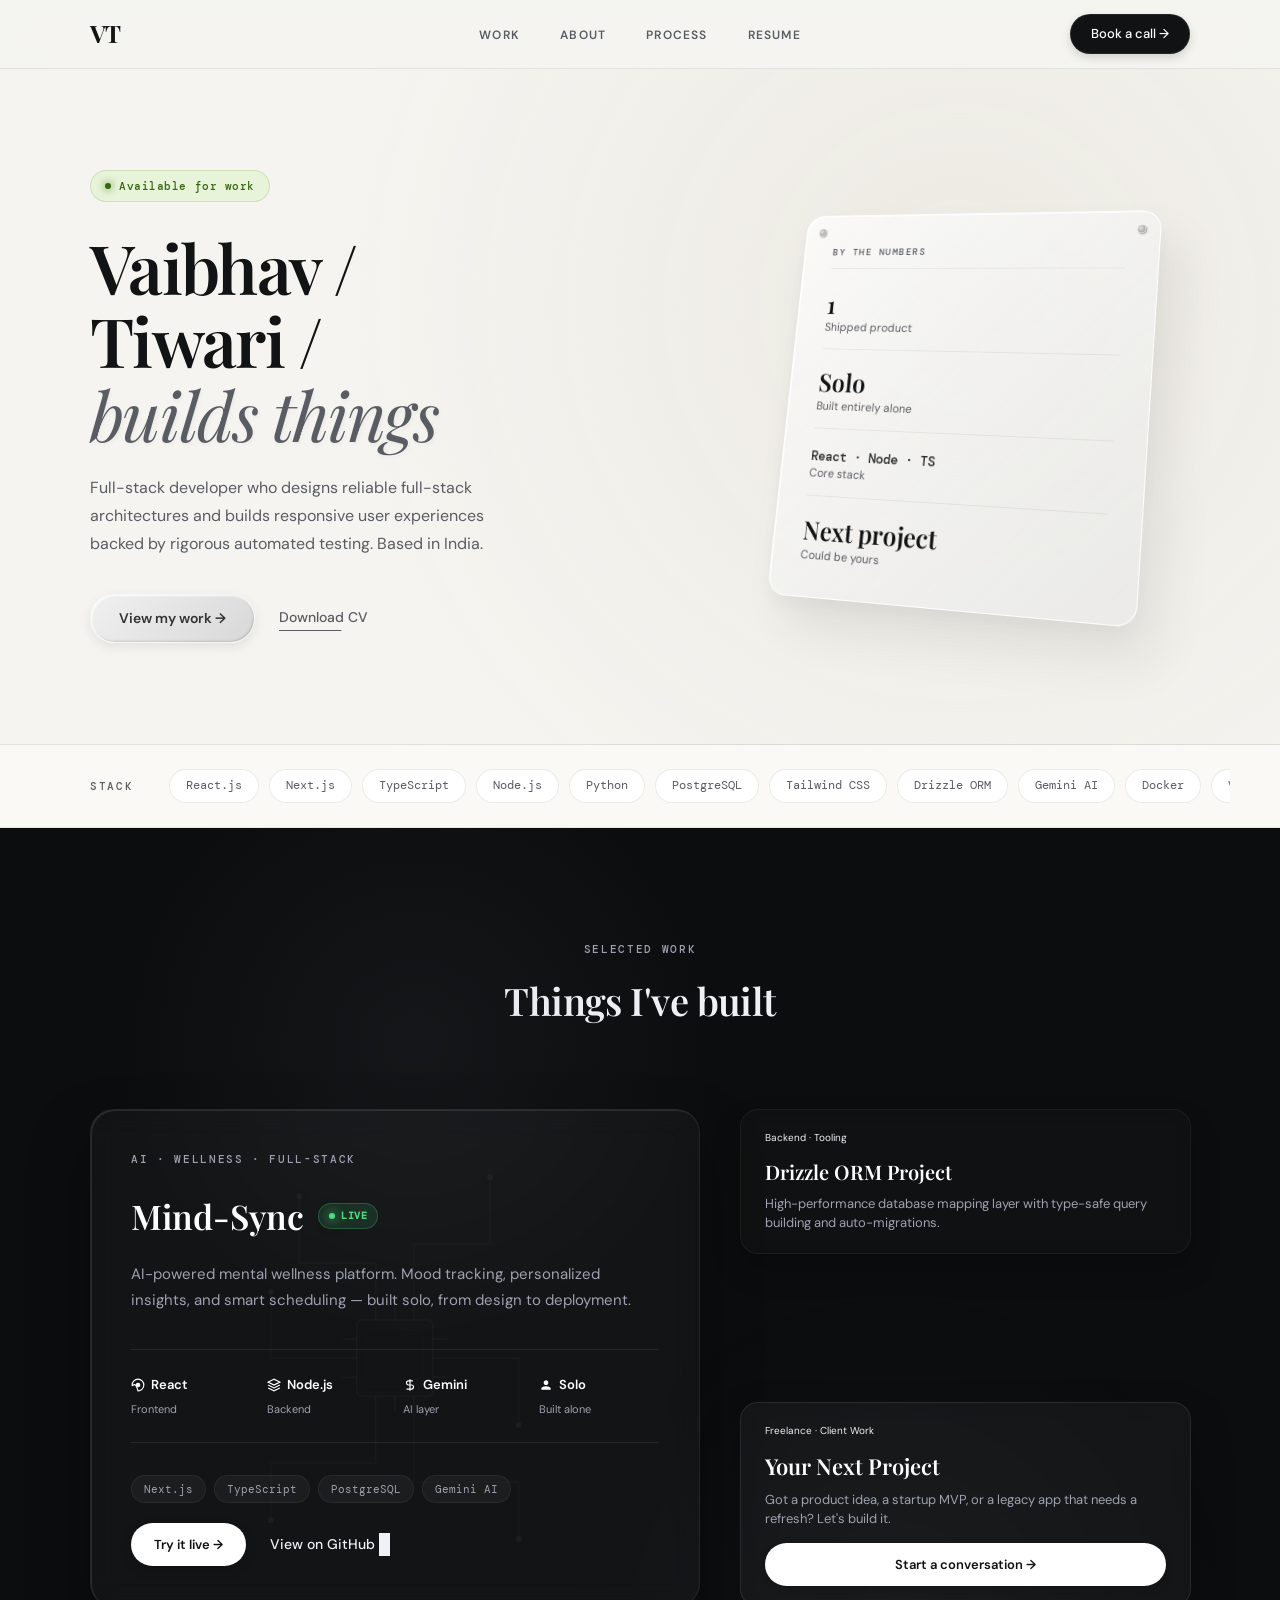
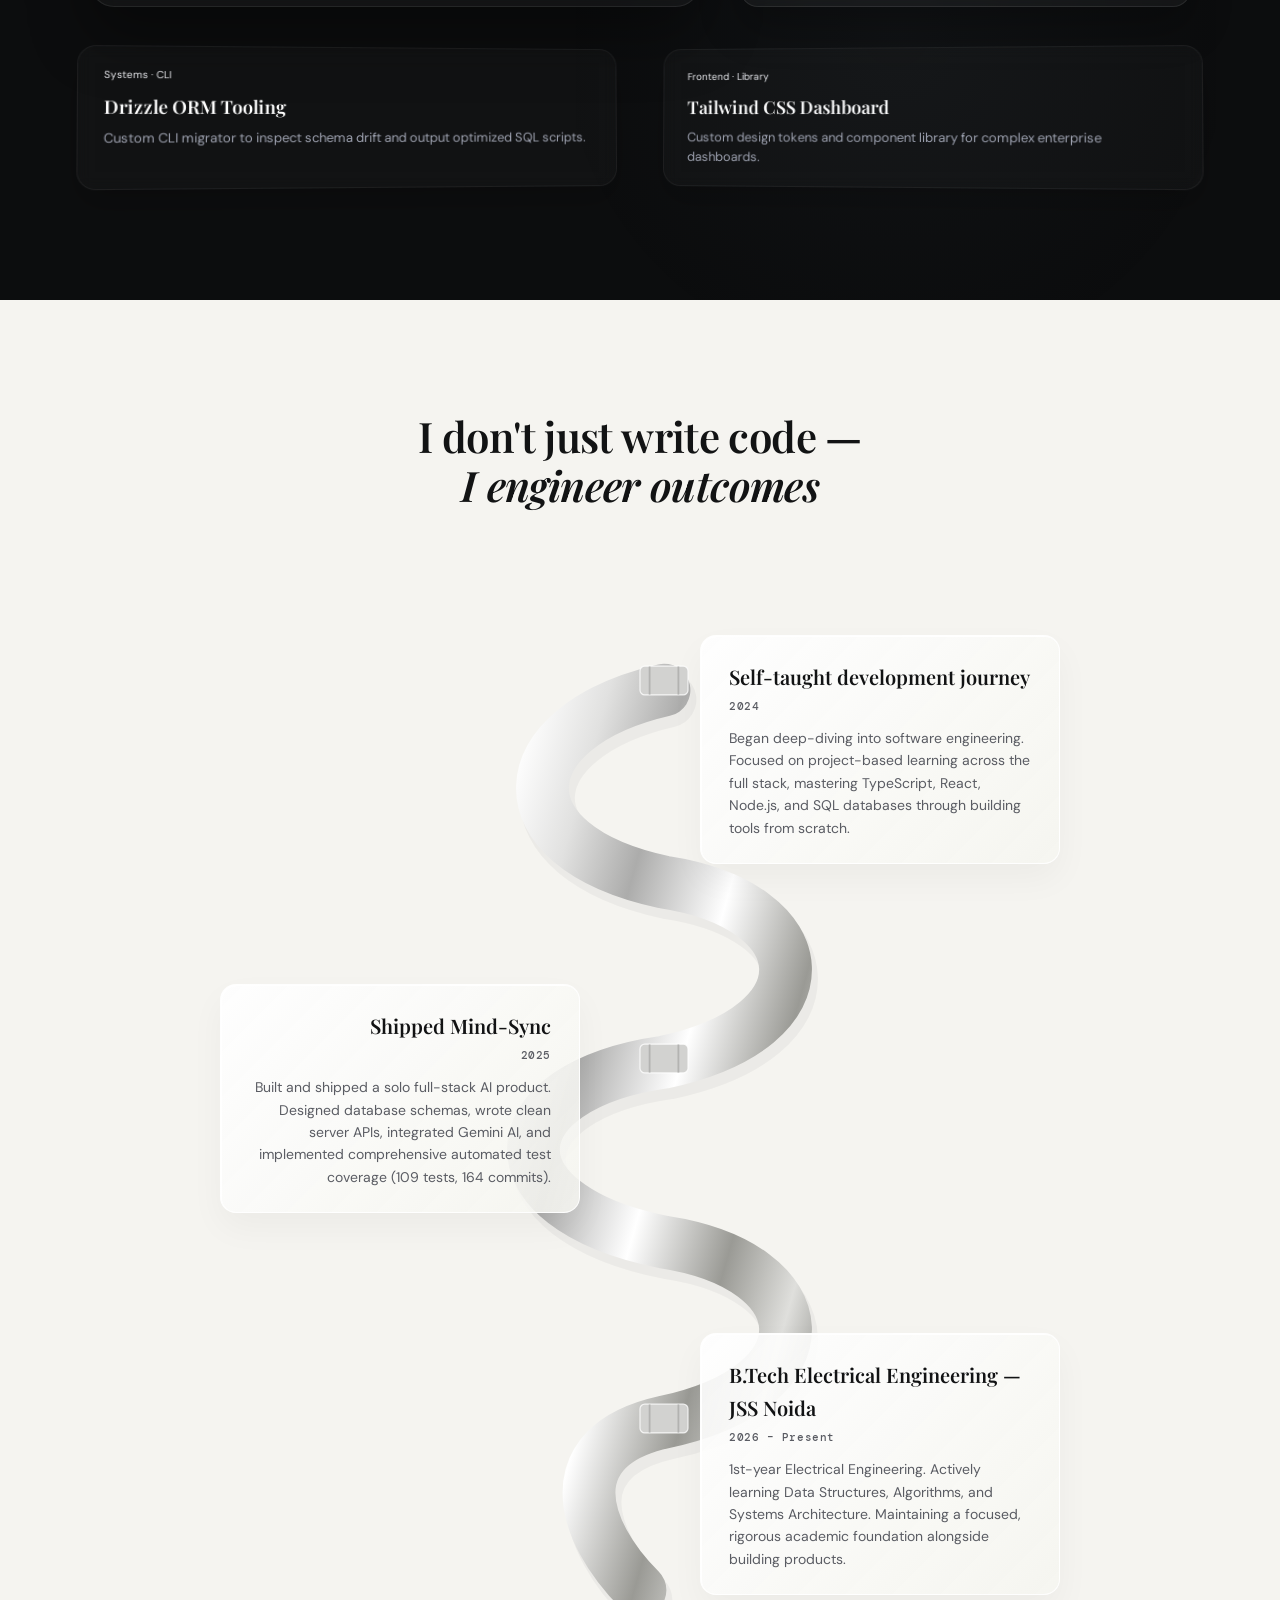
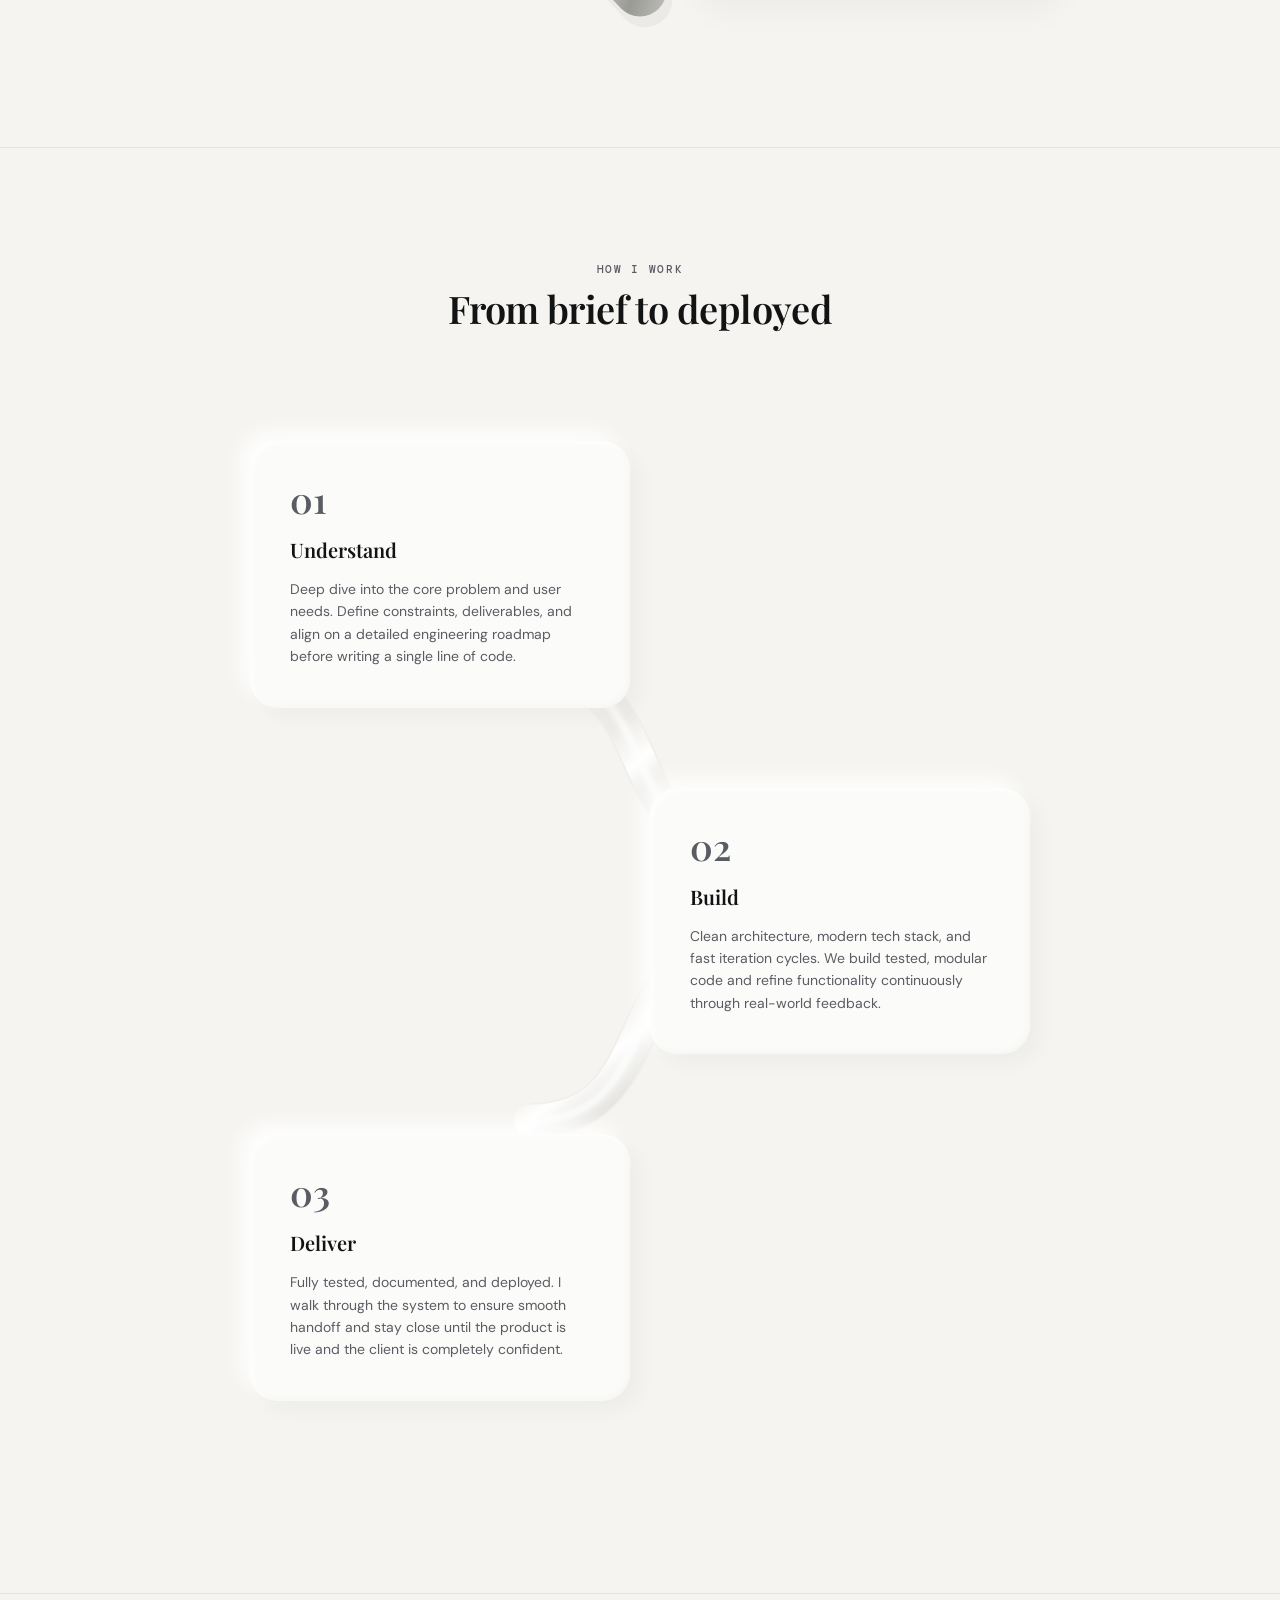
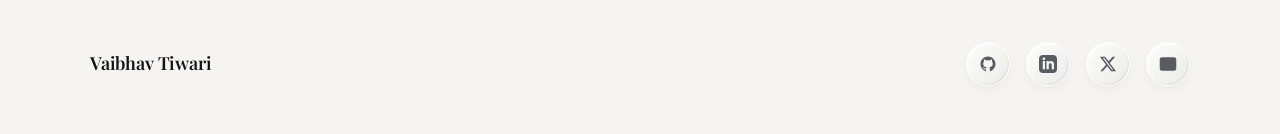
==== commit 6f8ab9c3: "seo: comprehensive seo updates, added og image, fixed contact form error handling, cleaned up unused" ====
--- a/index.html
+++ b/index.html
@@ -3,21 +3,30 @@
 <head>
   <meta charset="UTF-8" />
   <meta name="viewport" content="width=device-width, initial-scale=1.0" />
-  <meta name="description" content="Vaibhav Tiwari — Full-stack developer who takes products from zero to deployed. React, Node.js, TypeScript, AI. Based in India." />
+  <meta name="description" content="Vaibhav Tiwari — Full-stack developer who takes products from zero to deployed. React, Next.js, Node.js, TypeScript, PostgreSQL, and AI integration. Portfolio showcasing Mind-Sync and production-grade projects. Based in India." />
+  <meta name="keywords" content="Vaibhav Tiwari, full stack developer, React developer, Next.js developer, TypeScript, Node.js, portfolio, AI developer, Mind-Sync, web developer India, freelance developer" />
   <meta name="author" content="Vaibhav Tiwari" />
-  <meta name="robots" content="index, follow" />
-  <meta name="theme-color" content="#fafaf8" />
-  <link rel="canonical" href="https://vaibhavfolio.web.app/" />
-  <title>Vaibhav Tiwari — Full Stack Developer</title>
+  <meta name="robots" content="index, follow, max-snippet:-1, max-image-preview:large, max-video-preview:-1" />
+  <meta name="theme-color" content="#f5f4f0" />
+  <link rel="canonical" href="https://vaibhav-portfolio-930c6.web.app/" />
+  <title>Vaibhav Tiwari — Full Stack Developer | React, Next.js, TypeScript, AI</title>
 
   <meta property="og:title" content="Vaibhav Tiwari — Full Stack Developer" />
-  <meta property="og:description" content="Full-stack developer who takes products from zero to deployed. React, Node.js, TypeScript, and AI." />
+  <meta property="og:description" content="Full-stack developer who ships production-grade products solo. React, Next.js, TypeScript, Node.js, PostgreSQL, and AI. View my work and get in touch." />
   <meta property="og:type" content="website" />
-  <meta property="og:url" content="https://vaibhavfolio.web.app/" />
-  <meta name="twitter:card" content="summary" />
+  <meta property="og:url" content="https://vaibhav-portfolio-930c6.web.app/" />
+  <meta property="og:image" content="https://vaibhav-portfolio-930c6.web.app/og-image.png" />
+  <meta property="og:image:width" content="1200" />
+  <meta property="og:image:height" content="630" />
+  <meta property="og:image:alt" content="Vaibhav Tiwari — Full Stack Developer Portfolio" />
+  <meta property="og:locale" content="en_US" />
+  <meta property="og:site_name" content="Vaibhav Tiwari Portfolio" />
+  <meta name="twitter:card" content="summary_large_image" />
   <meta name="twitter:title" content="Vaibhav Tiwari — Full Stack Developer" />
-  <meta name="twitter:description" content="Full-stack developer who takes products from zero to deployed." />
+  <meta name="twitter:description" content="Full-stack developer who ships production-grade products solo. React, Next.js, TypeScript, and AI." />
   <meta name="twitter:creator" content="@AsterismVaibhav" />
+  <meta name="twitter:image" content="https://vaibhav-portfolio-930c6.web.app/og-image.png" />
+  <meta name="twitter:image:alt" content="Vaibhav Tiwari — Full Stack Developer Portfolio" />
 
   <link rel="icon" type="image/png" href="favicon.png" />
   <link rel="preconnect" href="https://fonts.googleapis.com" />
@@ -29,14 +38,27 @@
     "@context": "https://schema.org",
     "@type": "Person",
     "name": "Vaibhav Tiwari",
+    "givenName": "Vaibhav",
+    "familyName": "Tiwari",
     "jobTitle": "Full Stack Developer",
-    "url": "https://vaibhavfolio.web.app",
+    "description": "Full-stack developer who ships production-grade products solo. Specializes in React, Next.js, TypeScript, Node.js, PostgreSQL, and AI integration.",
+    "url": "https://vaibhav-portfolio-930c6.web.app",
+    "image": "https://vaibhav-portfolio-930c6.web.app/og-image.png",
+    "email": "mailto:vaibhav09012007@gmail.com",
     "sameAs": [
       "https://github.com/vaibhav09012007-design",
       "https://linkedin.com/in/vaibhav-tiwari",
       "https://x.com/AsterismVaibhav"
     ],
-    "knowsAbout": ["React","Node.js","TypeScript","Python","Full Stack Development","AI"]
+    "knowsAbout": ["React", "Next.js", "Node.js", "TypeScript", "PostgreSQL", "Python", "Full Stack Development", "AI", "Gemini AI"],
+    "alumniOf": {
+      "@type": "CollegeOrUniversity",
+      "name": "JSS Academy of Technical Education, Noida"
+    },
+    "nationality": {
+      "@type": "Country",
+      "name": "India"
+    }
   }
   </script>
 
@@ -1744,7 +1766,6 @@
     <section class="about" id="about">
       <div class="container">
         <div class="about-header scroll-reveal">
-          <p class="label" style="margin-bottom: 12px;">3D Journey & Storytelling</p>
           <h2 class="about-headline">
             I don't just write code — <br><em>I engineer outcomes</em>
           </h2>
@@ -1796,14 +1817,14 @@
              </svg>
           </div>
           
-          <!-- Row 1: B.Tech Electrical Engineering (Right) -->
+          <!-- Row 1: Self-taught development journey (Right) -->
           <div class="timeline-row-3d">
              <div class="timeline-left-col"></div>
              <div class="timeline-right-col" style="padding-top: 10px;">
                 <div class="timeline-box-3d scroll-reveal">
-                   <h4 class="title">B.Tech Electrical Engineering — JSS Noida</h4>
-                   <span class="date">2025 – Present</span>
-                   <p class="desc">1st-year Electrical Engineering. Actively learning Data Structures, Algorithms, and Systems Architecture. Maintaining a focused, rigorous academic foundation alongside building products.</p>
+                   <h4 class="title">Self-taught development journey</h4>
+                   <span class="date">2024</span>
+                   <p class="desc">Began deep-diving into software engineering. Focused on project-based learning across the full stack, mastering TypeScript, React, Node.js, and SQL databases through building tools from scratch.</p>
                 </div>
              </div>
           </div>
@@ -1813,21 +1834,21 @@
              <div class="timeline-left-col" style="padding-top: 40px;">
                 <div class="timeline-box-3d scroll-reveal">
                    <h4 class="title">Shipped Mind-Sync</h4>
-                   <span class="date">2024</span>
+                   <span class="date">2025</span>
                    <p class="desc">Built and shipped a solo full-stack AI product. Designed database schemas, wrote clean server APIs, integrated Gemini AI, and implemented comprehensive automated test coverage (109 tests, 164 commits).</p>
                 </div>
              </div>
              <div class="timeline-right-col"></div>
           </div>
           
-          <!-- Row 3: Self-taught development journey (Right) -->
+          <!-- Row 3: B.Tech Electrical Engineering (Right) -->
           <div class="timeline-row-3d">
              <div class="timeline-left-col"></div>
              <div class="timeline-right-col" style="padding-top: 40px;">
                 <div class="timeline-box-3d scroll-reveal">
-                   <h4 class="title">Self-taught development journey</h4>
-                   <span class="date">2024</span>
-                   <p class="desc">Began deep-diving into software engineering. Focused on project-based learning across the full stack, mastering TypeScript, React, Node.js, and SQL databases through building tools from scratch.</p>
+                   <h4 class="title">B.Tech Electrical Engineering — JSS Noida</h4>
+                   <span class="date">2026 – Present</span>
+                   <p class="desc">1st-year Electrical Engineering. Actively learning Data Structures, Algorithms, and Systems Architecture. Maintaining a focused, rigorous academic foundation alongside building products.</p>
                 </div>
              </div>
           </div>
@@ -2101,14 +2122,26 @@
         }
       })
       .then(response => {
-        // Transition to success state
-        contactFormContent.style.display = 'none';
-        contactFormSuccess.classList.add('is-active');
+        if (response.ok) {
+          // Transition to success state
+          contactFormContent.style.display = 'none';
+          contactFormSuccess.classList.add('is-active');
+        } else {
+          throw new Error('Server returned ' + response.status);
+        }
       })
       .catch(error => {
-        // Fallback: show success anyway in case of network issues (ensuring conversion)
-        contactFormContent.style.display = 'none';
-        contactFormSuccess.classList.add('is-active');
+        // Show error with fallback mailto link
+        submitBtn.textContent = originalText;
+        submitBtn.disabled = false;
+        const errorDiv = document.createElement('div');
+        errorDiv.style.cssText = 'margin-top: 12px; padding: 12px 16px; background: #fef2f2; border: 1px solid #fecaca; border-radius: 12px; font-size: 13px; color: #991b1b; line-height: 1.5;';
+        errorDiv.innerHTML = 'Something went wrong. Please try again or <a href="mailto:vaibhav09012007@gmail.com" style="color: #991b1b; font-weight: 600; text-decoration: underline;">email me directly</a>.';
+        // Remove any existing error message
+        const existing = contactForm.querySelector('.form-error-msg');
+        if (existing) existing.remove();
+        errorDiv.classList.add('form-error-msg');
+        contactForm.appendChild(errorDiv);
       })
       .finally(() => {
         submitBtn.textContent = originalText;
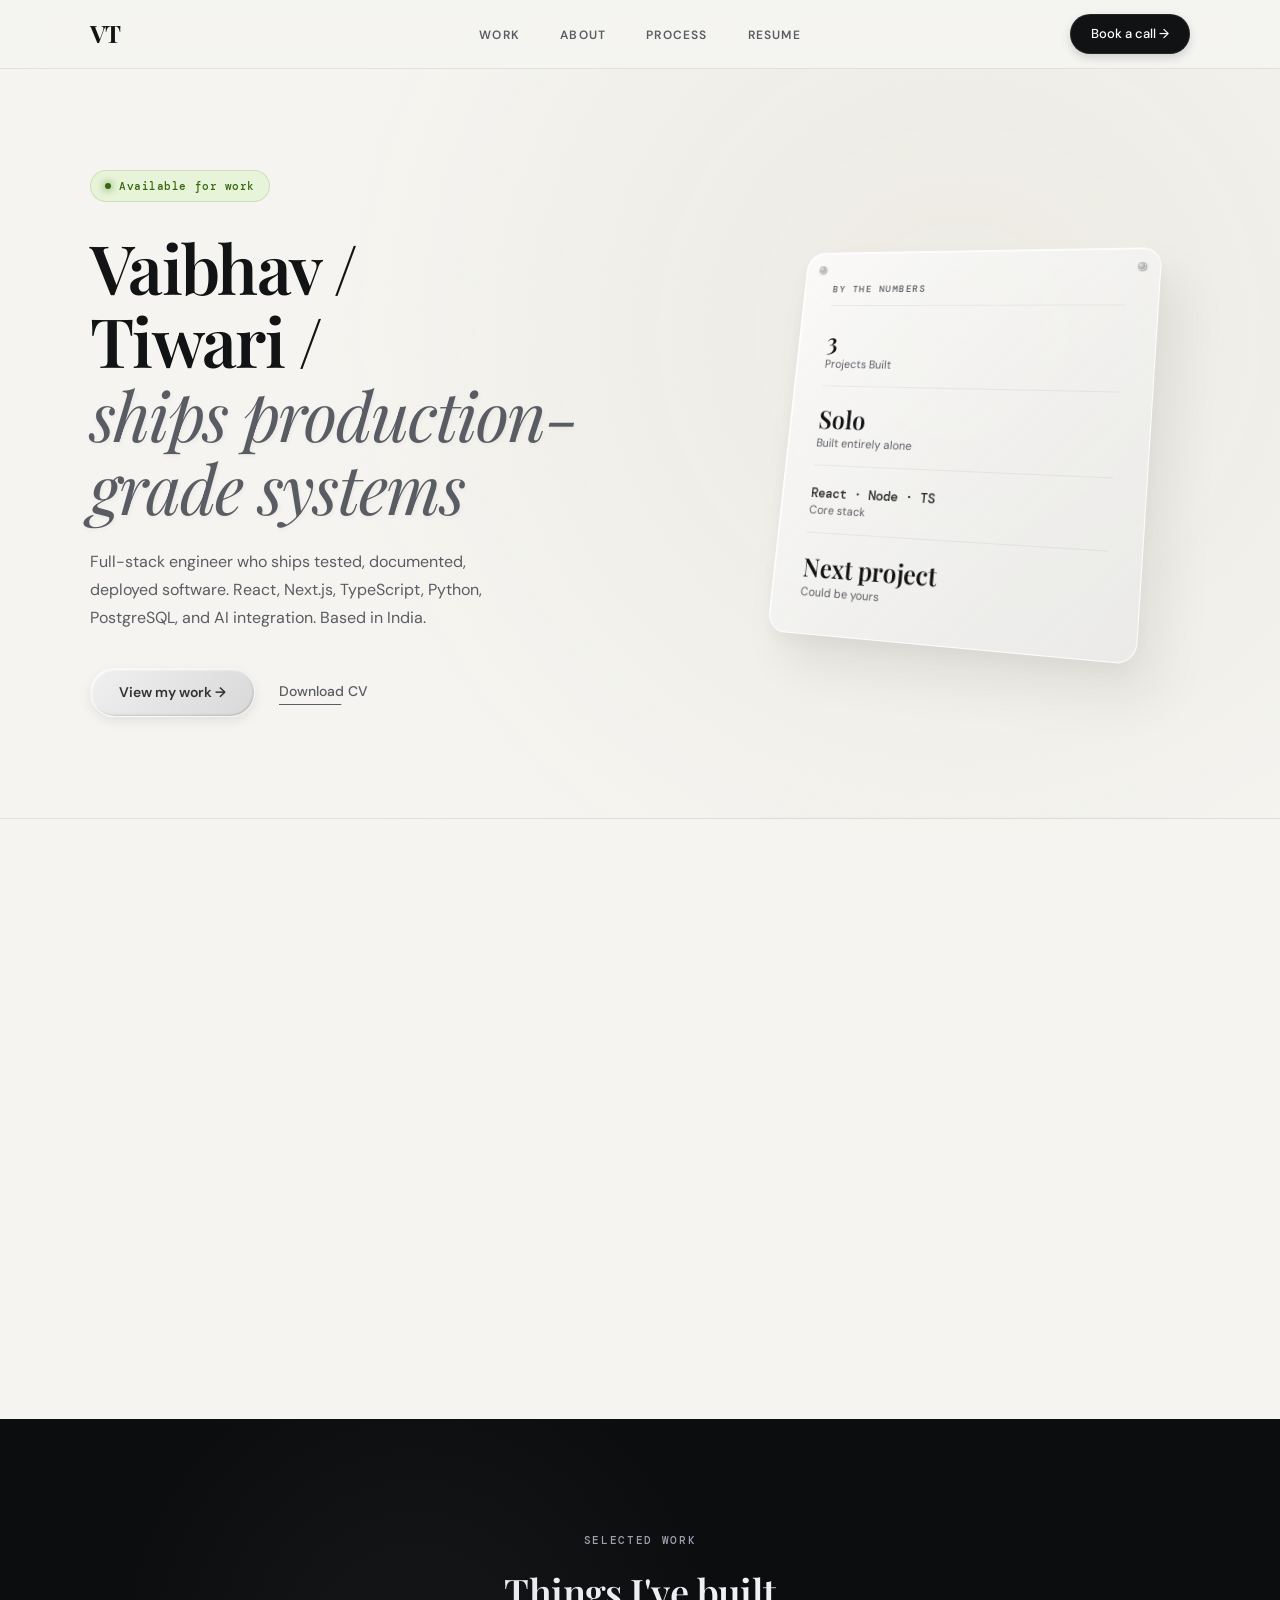
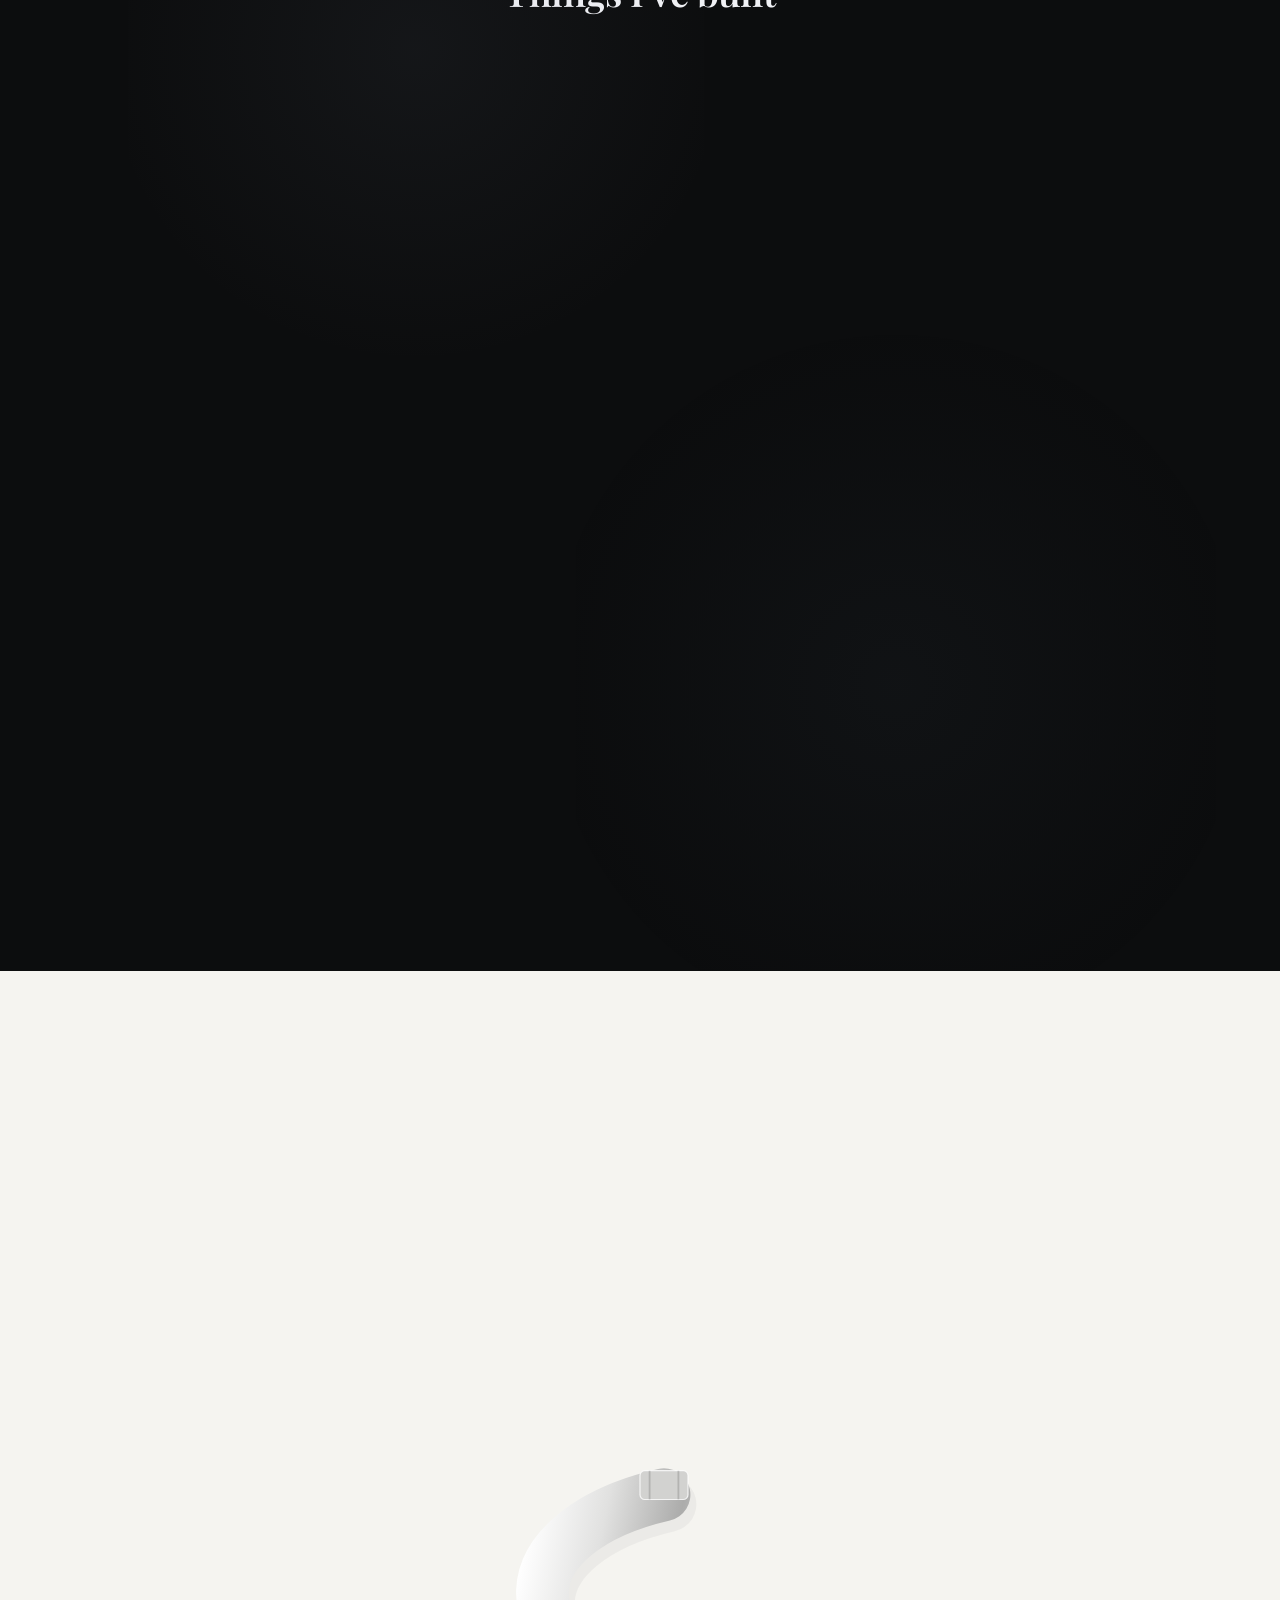
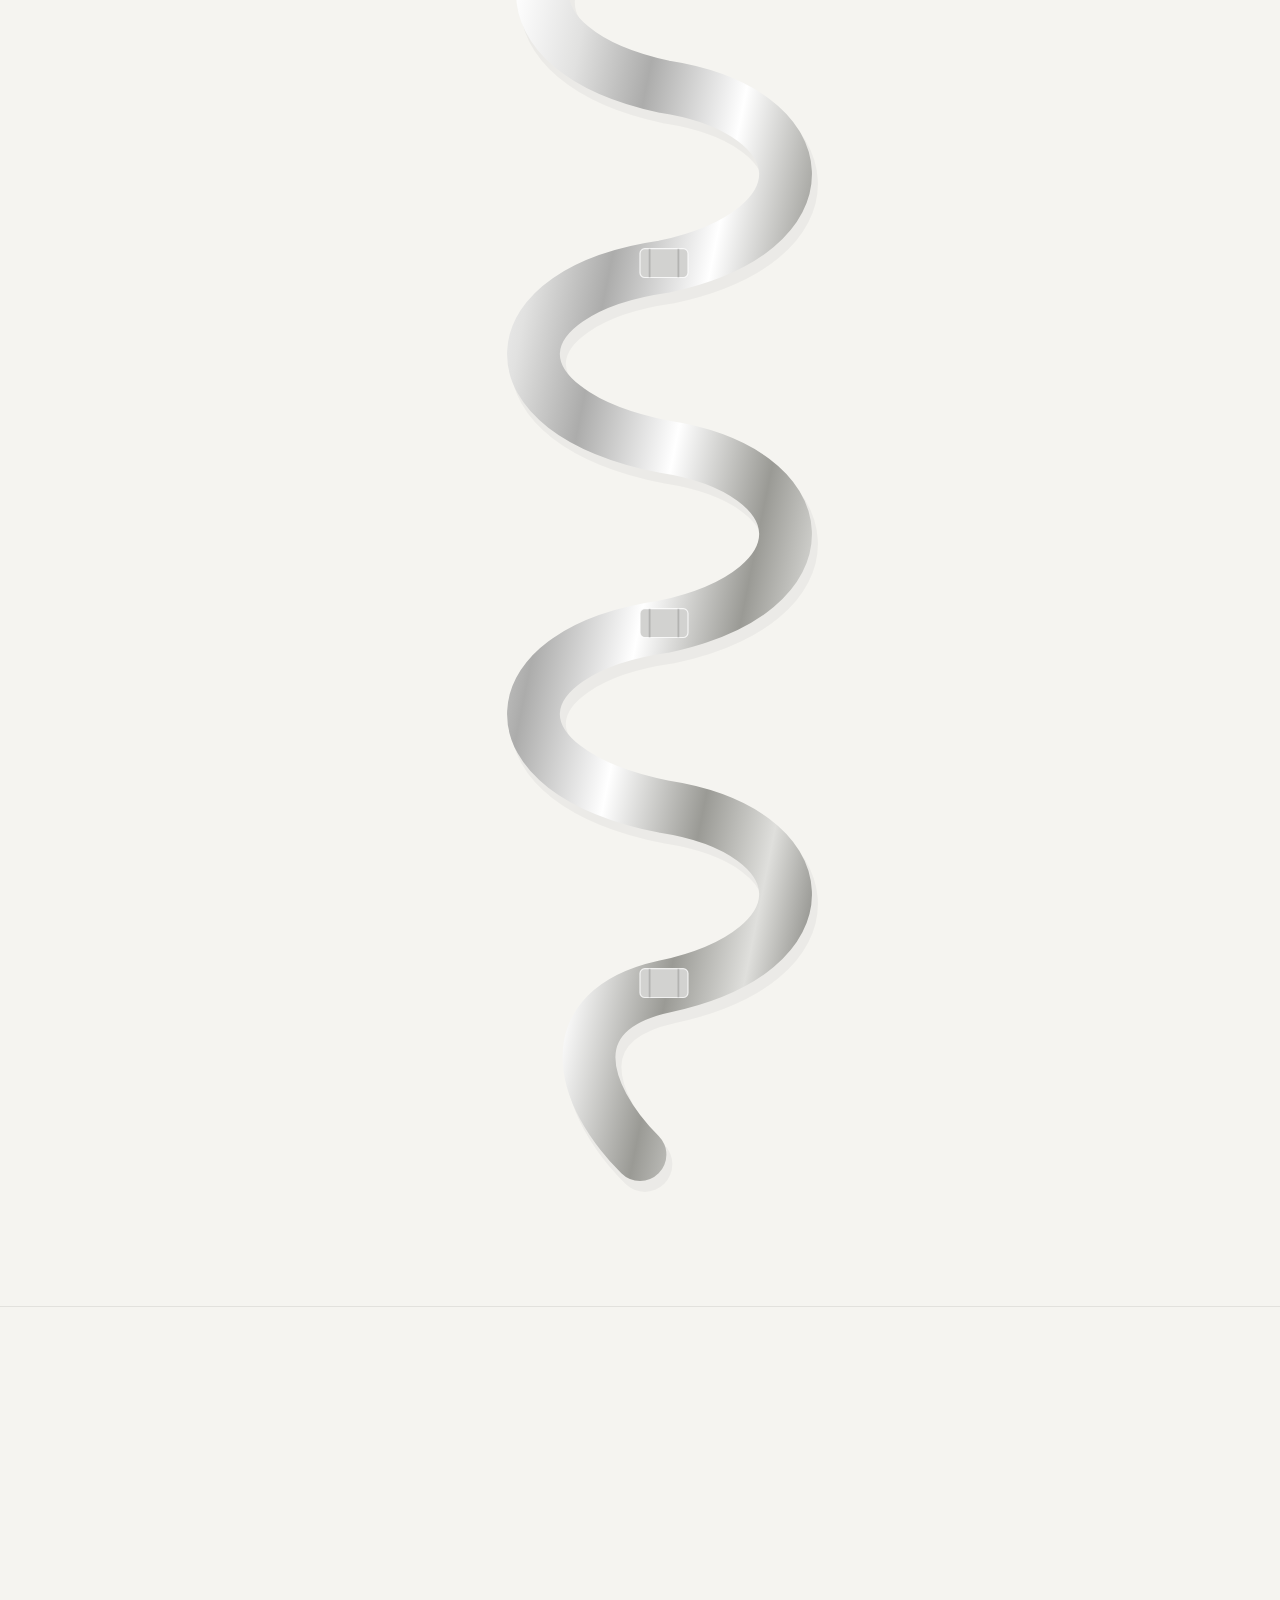
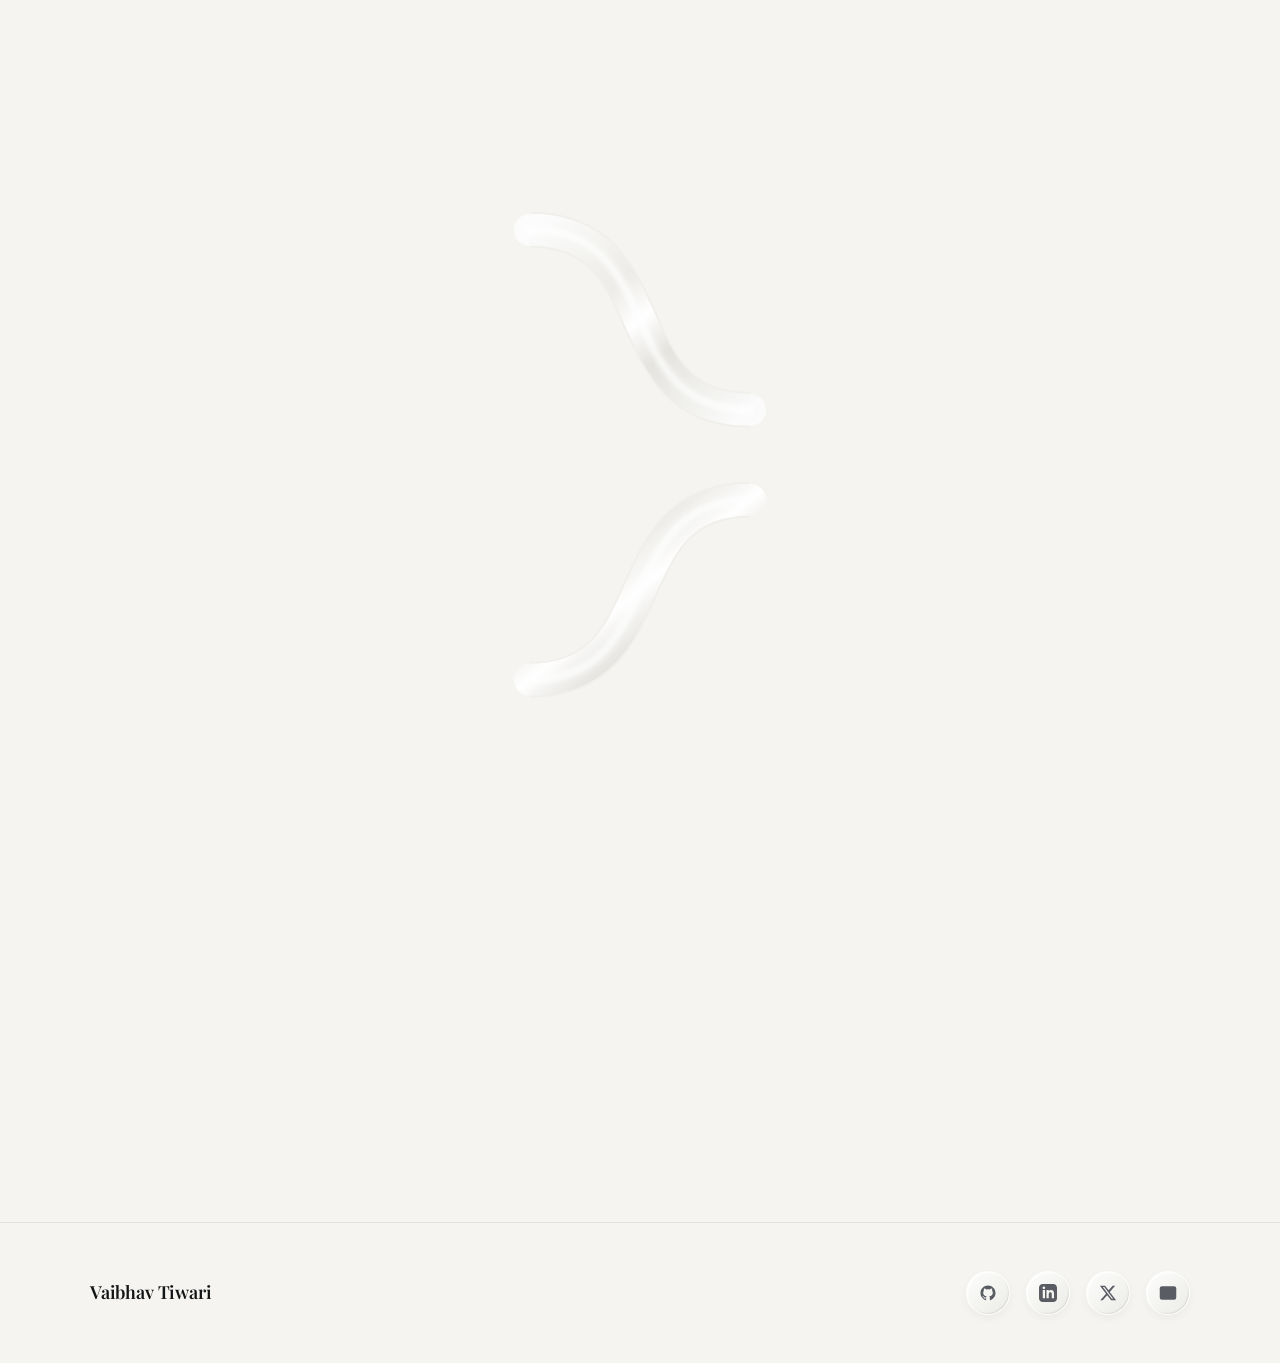
==== commit 4e44a546: "profile: restructure portfolio layout, journey timeline, and engineering process" ====
--- a/index.html
+++ b/index.html
@@ -46,7 +46,7 @@
     "image": "https://vaibhav-portfolio-930c6.web.app/og-image.png",
     "email": "mailto:vaibhav09012007@gmail.com",
     "sameAs": [
-      "https://github.com/vaibhav09012007-design",
+      "https://github.com/Vaibhavtiwari-dev",
       "https://linkedin.com/in/vaibhav-tiwari",
       "https://x.com/AsterismVaibhav"
     ],
@@ -708,6 +708,37 @@
       50% { opacity: 0.4; transform: scale(0.9); }
     }
 
+    /* Glowing In Development badge */
+    .badge-dev-glow {
+      display: inline-flex;
+      align-items: center;
+      gap: 6px;
+      font-family: var(--mono);
+      font-size: 10px;
+      font-weight: 600;
+      letter-spacing: 0.05em;
+      text-transform: uppercase;
+      color: #f59e0b;
+      background: rgba(245, 158, 11, 0.12);
+      border: 1px solid rgba(245, 158, 11, 0.25);
+      padding: 4px 10px;
+      border-radius: 99px;
+    }
+
+    .badge-dev-dot-glow {
+      width: 6px;
+      height: 6px;
+      background: #f59e0b;
+      border-radius: 50%;
+      box-shadow: 0 0 10px #f59e0b, 0 0 20px rgba(245, 158, 11, 0.4);
+      animation: pulse-glow-amber 1.8s infinite;
+    }
+
+    @keyframes pulse-glow-amber {
+      0%, 100% { opacity: 1; transform: scale(1); }
+      50% { opacity: 0.4; transform: scale(0.9); }
+    }
+
     .glass-card-3d .project-desc {
       font-size: 15px;
       line-height: 1.7;
@@ -827,6 +858,28 @@
       padding: 20px 24px;
       transform: rotateY(-10deg) rotateX(1deg);
       box-shadow: 0 15px 30px rgba(0,0,0,0.2);
+      transition: transform 0.3s cubic-bezier(0.2, 0.8, 0.2, 1), box-shadow 0.3s;
+    }
+    .glass-card-floater:hover {
+      box-shadow: 
+        0 25px 50px rgba(0, 0, 0, 0.35),
+        inset 1px 1px 0 rgba(255, 255, 255, 0.1);
+    }
+        .glass-card-floater.light-glass {
+      background: rgba(255, 255, 255, 0.55);
+      border: 1px solid rgba(0, 0, 0, 0.06);
+      backdrop-filter: blur(10px);
+      -webkit-backdrop-filter: blur(10px);
+      box-shadow: 
+        0 15px 35px rgba(0, 0, 0, 0.04),
+        inset 1px 1px 0 rgba(255, 255, 255, 0.6);
+    }
+    .glass-card-floater.light-glass:hover {
+      background: rgba(255, 255, 255, 0.85);
+      border-color: rgba(0, 0, 0, 0.12);
+      box-shadow: 
+        0 25px 50px rgba(0, 0, 0, 0.08),
+        inset 1px 1px 0 rgba(255, 255, 255, 0.8);
     }
     .glass-card-floater .project-tag {
       margin-bottom: 8px;
@@ -1146,7 +1199,7 @@
 
       .tech-inner { flex-direction: column; align-items: flex-start; gap: 14px; }
 
-      /* Redesigned 3D Work Grid Responsiveness */
+            /* Redesigned 3D Work Grid Responsiveness */
       .work-grid-3d {
         grid-template-columns: 1fr;
         gap: 32px;
@@ -1556,11 +1609,11 @@
           <h1 class="hero-headline">
             <span class="hero-line" style="display:block">Vaibhav /</span>
             <span class="hero-line" style="display:block">Tiwari /</span>
-            <span class="hero-line" style="display:block"><em>builds things</em></span>
+            <span class="hero-line" style="display:block"><em>ships production-grade systems</em></span>
           </h1>
 
           <p class="hero-sub">
-            Full-stack developer who designs reliable full-stack architectures and builds responsive user experiences backed by rigorous automated testing. Based in India.
+            Full-stack engineer who ships tested, documented, deployed software. React, Next.js, TypeScript, Python, PostgreSQL, and AI integration. Based in India.
           </p>
 
           <div class="hero-actions">
@@ -1574,8 +1627,8 @@
             <span class="label">By the numbers</span>
             <div class="stats-list">
               <div class="stat-row" id="stat-shipped">
-                <div class="stat-row-val">1</div>
-                <div class="stat-row-lbl">Shipped product</div>
+                <div class="stat-row-val">3</div>
+                <div class="stat-row-lbl">Projects Built</div>
               </div>
               <div class="stat-row" id="stat-solo">
                 <div class="stat-row-val">Solo</div>
@@ -1596,24 +1649,59 @@
     </section>
 
     <!-- ═══════════════════════════════════════════
-         TECH STRIP
+         TECH STACK
          ═══════════════════════════════════════════ -->
-    <section class="tech-strip scroll-reveal" id="stack" aria-label="Technology stack">
-      <div class="container tech-inner">
-        <span class="label">Stack</span>
-        <div class="tech-pills">
-          <span class="pill">React.js</span>
-          <span class="pill">Next.js</span>
-          <span class="pill">TypeScript</span>
-          <span class="pill">Node.js</span>
-          <span class="pill">Python</span>
-          <span class="pill">PostgreSQL</span>
-          <span class="pill">Tailwind CSS</span>
-          <span class="pill">Drizzle ORM</span>
-          <span class="pill">Gemini AI</span>
-          <span class="pill">Docker</span>
-          <span class="pill">Vitest</span>
-          <span class="pill">Firebase</span>
+        <section class="tech-stack scroll-reveal" id="stack" aria-label="Technology stack" style="padding: var(--section-py) 0; background: var(--bg-light); border-bottom: 1px solid var(--border-light); position: relative; z-index: 10;">
+      <div class="container">
+        <div class="work-header" style="margin-bottom: 56px; text-align: center;">
+          <p class="label">Expertise</p>
+          <h2 class="section-heading" style="font-family: var(--serif); font-size: clamp(32px, 5vw, 42px); font-weight: 600; color: var(--fg-light); margin-top: 12px;">Technical Stack</h2>
+        </div>
+
+        <div class="tech-grid" style="display: grid; grid-template-columns: repeat(auto-fit, minmax(300px, 1fr)); gap: 40px; perspective: 1500px;">
+          <!-- Card 1: Frontend -->
+          <div class="glass-card-floater light-glass scroll-reveal" style="will-change: transform; transform: rotateY(-8deg) rotateX(1deg);">
+            <div style="display: flex; align-items: center; gap: 12px; margin-bottom: 20px;">
+              <h3 style="font-family: var(--serif); font-size: 22px; font-weight: 600; color: var(--fg-light); margin-bottom: 0;">Frontend</h3>
+            </div>
+            <div style="display: flex; flex-wrap: wrap; gap: 10px;">
+              <span class="pill">React.js</span>
+              <span class="pill">Next.js</span>
+              <span class="pill">TypeScript</span>
+              <span class="pill">Tailwind CSS</span>
+            </div>
+          </div>
+
+          <!-- Card 2: Backend & AI -->
+          <div class="glass-card-floater light-glass scroll-reveal" style="will-change: transform; transform: rotateY(0deg) rotateX(2deg);">
+            <div style="display: flex; align-items: center; gap: 12px; margin-bottom: 20px;">
+              <h3 style="font-family: var(--serif); font-size: 22px; font-weight: 600; color: var(--fg-light); margin-bottom: 0;">Backend & AI</h3>
+            </div>
+            <div style="display: flex; flex-wrap: wrap; gap: 10px;">
+              <span class="pill">Node.js</span>
+              <span class="pill">Python</span>
+              <span class="pill">FastAPI</span>
+              <span class="pill">PostgreSQL</span>
+              <span class="pill">Drizzle ORM</span>
+              <span class="pill">LangChain</span>
+              <span class="pill">Gemini AI</span>
+            </div>
+          </div>
+
+          <!-- Card 3: DevOps & Quality -->
+          <div class="glass-card-floater light-glass scroll-reveal" style="will-change: transform; transform: rotateY(8deg) rotateX(1deg);">
+            <div style="display: flex; align-items: center; gap: 12px; margin-bottom: 20px;">
+              <h3 style="font-family: var(--serif); font-size: 22px; font-weight: 600; color: var(--fg-light); margin-bottom: 0;">DevOps & Quality</h3>
+            </div>
+            <div style="display: flex; flex-wrap: wrap; gap: 10px;">
+              <span class="pill">Docker</span>
+              <span class="pill">Vitest</span>
+              <span class="pill">Playwright</span>
+              <span class="pill">Firebase</span>
+              <span class="pill">Vercel</span>
+              <span class="pill">Sentry</span>
+            </div>
+          </div>
         </div>
       </div>
     </section>
@@ -1716,45 +1804,48 @@
               </div>
               <div class="glass-card-links">
                 <a href="https://mindsync-app-opal.vercel.app/" target="_blank" rel="noopener noreferrer" class="glass-card-btn" id="link-mindsync-live">Try it live →</a>
-                <a href="https://github.com/vaibhav09012007-design/Mind-Sync" target="_blank" rel="noopener noreferrer" class="link-arrow glass-card-link-arrow" id="link-mindsync-github">View on GitHub</a>
+                <a href="https://github.com/Vaibhavtiwari-dev/Mind-Sync" target="_blank" rel="noopener noreferrer" class="link-arrow glass-card-link-arrow" id="link-mindsync-github">View on GitHub</a>
               </div>
             </div>
           </article>
 
           <!-- Right Side Column (Side Panel) -->
           <div class="glass-side-panel">
-            <!-- Floater 1: Drizzle ORM Project -->
+            <!-- Floater 1: ARIA- -->
             <div class="glass-card-floater scroll-reveal" style="will-change: transform;">
-              <p class="project-tag">Backend · Tooling</p>
-              <h4 class="project-title" style="font-family: var(--serif); font-size: 20px; font-weight: 600; color: #fff; margin-bottom: 6px;">Drizzle ORM Project</h4>
+              <p class="project-tag">AI · RAG · Full-Stack</p>
+              <div style="display: flex; align-items: center; gap: 10px; margin-bottom: 6px;">
+                <h4 class="project-title" style="font-family: var(--serif); font-size: 20px; font-weight: 600; color: #fff; margin-bottom: 0;">Aria</h4>
+                <span class="badge-dev-glow"><span class="badge-dev-dot-glow" aria-hidden="true"></span>In Dev</span>
+              </div>
               <p class="glass-card-floater-desc">
-                High-performance database mapping layer with type-safe query building and auto-migrations.
+                Production-grade RAG pipeline for document Q&A with cited answers. Celery + Redis async processing, ChromaDB vector search, streaming WebSocket responses.
               </p>
+              <a href="https://github.com/Vaibhavtiwari-dev/ARIA-" target="_blank" rel="noopener noreferrer" class="link-arrow glass-card-link-arrow" id="link-aria-github" style="font-size: 12px; margin-top: 10px; display: inline-block;">View on GitHub</a>
             </div>
 
-            <!-- Floater 2: Your Next Project (CTA) -->
-            <div class="glass-card-floater cta scroll-reveal" id="card-cta" style="will-change: transform;">
-              <p class="project-tag">Freelance · Client Work</p>
-              <h4 class="project-title" style="font-family: var(--serif); font-size: 22px; font-weight: 600; color: #fff; margin-bottom: 6px;">Your Next Project</h4>
+            <!-- Floater 2: EuroGrant AI -->
+            <div class="glass-card-floater scroll-reveal" style="will-change: transform;">
+              <p class="project-tag">AI · SaaS · B2B</p>
+              <div style="display: flex; align-items: center; gap: 10px; margin-bottom: 6px;">
+                <h4 class="project-title" style="font-family: var(--serif); font-size: 20px; font-weight: 600; color: #fff; margin-bottom: 0;">EuroGrant AI</h4>
+                <span class="badge-dev-glow"><span class="badge-dev-dot-glow" aria-hidden="true"></span>In Dev</span>
+              </div>
               <p class="glass-card-floater-desc">
-                Got a product idea, a startup MVP, or a legacy app that needs a refresh? Let's build it.
+                Architected a B2B SaaS platform automating EU grant discovery and proposal generation — decoupled message queue architecture, Pinecone semantic search, Stripe subscriptions, GDPR-compliant AWS hosting.
               </p>
-              <button class="btn-dark-pill js-contact-trigger">Start a conversation →</button>
+              <a href="https://github.com/Vaibhavtiwari-dev/EuroGrant--AI" target="_blank" rel="noopener noreferrer" class="link-arrow glass-card-link-arrow" id="link-eurogrant-github" style="font-size: 12px; margin-top: 10px; display: inline-block;">View on GitHub</a>
             </div>
           </div>
         </div>
 
-        <!-- Bottom row of cards (angled 3D gallery expansion) -->
-        <div class="work-bottom-floaters scroll-reveal" style="display: flex; gap: 40px; margin-top: 40px; perspective: 1500px; justify-content: space-between; flex-wrap: wrap;">
-             <div class="glass-card-floater" style="flex: 1; min-width: 280px; transform: rotateY(10deg) rotateX(2deg); will-change: transform;">
-                <p class="project-tag">Systems · CLI</p>
-                <h4 class="project-title" style="font-family: var(--serif); font-size: 18px; font-weight: 600; color: #fff; margin-bottom: 6px;">Drizzle ORM Tooling</h4>
-                <p class="glass-card-floater-desc">Custom CLI migrator to inspect schema drift and output optimized SQL scripts.</p>
-             </div>
-             <div class="glass-card-floater" style="flex: 1; min-width: 280px; transform: rotateY(-10deg) rotateX(2deg); will-change: transform;">
-                <p class="project-tag">Frontend · Library</p>
-                <h4 class="project-title" style="font-family: var(--serif); font-size: 18px; font-weight: 600; color: #fff; margin-bottom: 6px;">Tailwind CSS Dashboard</h4>
-                <p class="glass-card-floater-desc">Custom design tokens and component library for complex enterprise dashboards.</p>
+        <!-- Bottom CTA row (Your Next Project) -->
+        <div class="work-bottom-floaters scroll-reveal" style="display: flex; gap: 40px; margin-top: 40px; perspective: 1500px; justify-content: center;">
+             <div class="glass-card-floater cta" id="card-cta" style="flex: 1; max-width: 680px; will-change: transform; text-align: center;">
+                <p class="project-tag" style="font-family: var(--mono); font-size: 10px; font-weight: 500; letter-spacing: 0.15em; text-transform: uppercase; color: var(--fg-muted-dark); margin-bottom: 8px;">Freelance · Client Work</p>
+                <h4 class="project-title" style="font-family: var(--serif); font-size: 22px; font-weight: 600; color: #fff; margin-bottom: 6px;">Your Next Project</h4>
+                <p class="glass-card-floater-desc" style="max-width: 480px; margin: 0 auto 16px;">Got a product idea, a startup MVP, or a legacy app that needs a refresh? Let's build it.</p>
+                <button class="btn-dark-pill js-contact-trigger" style="width: auto; max-width: 280px; margin: 14px auto 0; display: inline-flex; justify-content: center; font-weight: 600; padding: 10px 24px; border-radius: 99px;">Start a conversation →</button>
              </div>
         </div>
       </div>
@@ -1771,10 +1862,16 @@
           </h2>
         </div>
 
+        <div class="engineering-standard-callout scroll-reveal" style="text-align: center; margin-bottom: 40px;">
+          <p style="font-family: var(--mono); font-size: 12px; letter-spacing: 0.04em; color: var(--fg-muted-light); line-height: 1.8; max-width: 640px; margin: 0 auto; padding: 16px 24px; background: rgba(0,0,0,0.02); border: 1px solid var(--border-light); border-radius: 12px;">
+            Every project follows a documented engineering standard — automated testing, security review, surgical code changes, and goal-driven execution. See <a href="https://github.com/Vaibhavtiwari-dev/Vaibhav-Portfolio/blob/main/GEMINI.md" target="_blank" style="text-decoration: underline; color: inherit;">GEMINI.md</a>.
+          </p>
+        </div>
+
         <div class="journey-container">
           <!-- Winding SVG Ribbon Background -->
           <div class="timeline-ribbon-wrapper">
-             <svg class="timeline-ribbon-svg" viewBox="0 0 400 800" fill="none" xmlns="http://www.w3.org/2000/svg">
+             <svg class="timeline-ribbon-svg" viewBox="0 0 400 1100" fill="none" xmlns="http://www.w3.org/2000/svg">
                <defs>
                  <linearGradient id="ribbonGradient" x1="0" y1="0" x2="1" y2="1">
                    <stop offset="0%" stop-color="#ffffff" />
@@ -1788,11 +1885,11 @@
                </defs>
                
                <!-- Ribbon Path Shadow (Offset slightly) -->
-               <path d="M 220,50 C 90,80 80,180 220,210 C 350,230 360,330 220,360 C 80,380 70,480 220,510 C 350,530 360,630 220,660 C 130,680 150,750 200,800" 
+               <path d="M 220,50 C 90,80 80,180 220,210 C 350,230 360,330 220,360 C 80,380 70,480 220,510 C 350,530 360,630 220,660 C 80,680 70,780 220,810 C 350,830 360,930 220,960 C 130,980 150,1050 200,1100" 
                      stroke="rgba(0,0,0,0.04)" stroke-width="46" stroke-linecap="round" fill="none" transform="translate(4, 8)" />
                      
                <!-- Main Ribbon Path -->
-               <path d="M 220,50 C 90,80 80,180 220,210 C 350,230 360,330 220,360 C 80,380 70,480 220,510 C 350,530 360,630 220,660 C 130,680 150,750 200,800" 
+               <path d="M 220,50 C 90,80 80,180 220,210 C 350,230 360,330 220,360 C 80,380 70,480 220,510 C 350,530 360,630 220,660 C 80,680 70,780 220,810 C 350,830 360,930 220,960 C 130,980 150,1050 200,1100" 
                      stroke="url(#ribbonGradient)" stroke-width="44" stroke-linecap="round" fill="none" />
                      
                <!-- Metal Nodes/Terminators -->
@@ -1808,8 +1905,14 @@
                  <line x1="8" y1="0" x2="8" y2="24" stroke="rgba(0,0,0,0.15)" stroke-width="1.5" />
                  <line x1="32" y1="0" x2="32" y2="24" stroke="rgba(0,0,0,0.15)" stroke-width="1.5" />
                </g>
-               <!-- Bottom Node -->
+               <!-- Node 3 -->
                <g transform="translate(200, 645)">
+                 <rect x="0" y="0" width="40" height="24" rx="4" fill="#d2d2d0" stroke="rgba(255,255,255,0.8)" stroke-width="1" />
+                 <line x1="8" y1="0" x2="8" y2="24" stroke="rgba(0,0,0,0.15)" stroke-width="1.5" />
+                 <line x1="32" y1="0" x2="32" y2="24" stroke="rgba(0,0,0,0.15)" stroke-width="1.5" />
+               </g>
+               <!-- Node 4 (Bottom) -->
+               <g transform="translate(200, 945)">
                  <rect x="0" y="0" width="40" height="24" rx="4" fill="#d2d2d0" stroke="rgba(255,255,255,0.8)" stroke-width="1" />
                  <line x1="8" y1="0" x2="8" y2="24" stroke="rgba(0,0,0,0.15)" stroke-width="1.5" />
                  <line x1="32" y1="0" x2="32" y2="24" stroke="rgba(0,0,0,0.15)" stroke-width="1.5" />
@@ -1841,16 +1944,28 @@
              <div class="timeline-right-col"></div>
           </div>
           
-          <!-- Row 3: B.Tech Electrical Engineering (Right) -->
+          <!-- Row 3: Built Aria (Right) -->
           <div class="timeline-row-3d">
              <div class="timeline-left-col"></div>
              <div class="timeline-right-col" style="padding-top: 40px;">
                 <div class="timeline-box-3d scroll-reveal">
-                   <h4 class="title">B.Tech Electrical Engineering — JSS Noida</h4>
-                   <span class="date">2026 – Present</span>
-                   <p class="desc">1st-year Electrical Engineering. Actively learning Data Structures, Algorithms, and Systems Architecture. Maintaining a focused, rigorous academic foundation alongside building products.</p>
+                   <h4 class="title">Built Aria — AI Document Intelligence</h4>
+                   <span class="date">2026</span>
+                   <p class="desc">Built a production RAG pipeline — document ingestion, async processing via Celery + Redis, vector search with ChromaDB, streaming WebSocket responses. Designed for real latency targets, not just demos.</p>
                 </div>
              </div>
+          </div>
+          
+          <!-- Row 4: Architected EuroGrant AI (Left) -->
+          <div class="timeline-row-3d">
+             <div class="timeline-left-col" style="padding-top: 40px;">
+                <div class="timeline-box-3d scroll-reveal">
+                   <h4 class="title">Architected EuroGrant AI</h4>
+                   <span class="date">2026</span>
+                   <p class="desc">Architected a B2B SaaS platform automating EU grant discovery and proposal generation — decoupled message queue architecture, Pinecone semantic search, Stripe subscriptions, GDPR-compliant AWS hosting.</p>
+                </div>
+             </div>
+             <div class="timeline-right-col"></div>
           </div>
         </div>
       </div>
@@ -1899,8 +2014,8 @@
           <div style="display: flex; justify-content: flex-start; width: 100%; position: relative; z-index: 5;">
             <div class="process-card scroll-reveal" id="step-understand">
               <p class="process-num">01</p>
-              <h3 class="process-title" style="font-family: var(--serif); font-size: 20px; font-weight: 600; color: var(--fg-light); margin-bottom: 12px;">Understand</h3>
-              <p class="process-desc" style="font-size: 14px; line-height: 1.6; color: var(--fg-muted-light);">Deep dive into the core problem and user needs. Define constraints, deliverables, and align on a detailed engineering roadmap before writing a single line of code.</p>
+              <h3 class="process-title" style="font-family: var(--serif); font-size: 20px; font-weight: 600; color: var(--fg-light); margin-bottom: 12px;">Define Success Criteria</h3>
+              <p class="process-desc" style="font-size: 14px; line-height: 1.6; color: var(--fg-muted-light);">Every project starts with verifiable goals. What does "done" look like? I define acceptance tests, success metrics, and scope boundaries before writing code.</p>
             </div>
           </div>
           
@@ -1908,8 +2023,8 @@
           <div style="display: flex; justify-content: flex-end; width: 100%; position: relative; z-index: 5;">
             <div class="process-card scroll-reveal" id="step-build">
               <p class="process-num">02</p>
-              <h3 class="process-title" style="font-family: var(--serif); font-size: 20px; font-weight: 600; color: var(--fg-light); margin-bottom: 12px;">Build</h3>
-              <p class="process-desc" style="font-size: 14px; line-height: 1.6; color: var(--fg-muted-light);">Clean architecture, modern tech stack, and fast iteration cycles. We build tested, modular code and refine functionality continuously through real-world feedback.</p>
+              <h3 class="process-title" style="font-family: var(--serif); font-size: 20px; font-weight: 600; color: var(--fg-light); margin-bottom: 12px;">Engineer Production-First</h3>
+              <p class="process-desc" style="font-size: 14px; line-height: 1.6; color: var(--fg-muted-light);">No prototypes disguised as products. Clean architecture, automated tests, CI/CD, error monitoring, and security review — built in from day one, not bolted on after.</p>
             </div>
           </div>
           
@@ -1917,14 +2032,21 @@
           <div style="display: flex; justify-content: flex-start; width: 100%; position: relative; z-index: 5;">
             <div class="process-card scroll-reveal" id="step-deliver">
               <p class="process-num">03</p>
-              <h3 class="process-title" style="font-family: var(--serif); font-size: 20px; font-weight: 600; color: var(--fg-light); margin-bottom: 12px;">Deliver</h3>
-              <p class="process-desc" style="font-size: 14px; line-height: 1.6; color: var(--fg-muted-light);">Fully tested, documented, and deployed. I walk through the system to ensure smooth handoff and stay close until the product is live and the client is completely confident.</p>
+              <h3 class="process-title" style="font-family: var(--serif); font-size: 20px; font-weight: 600; color: var(--fg-light); margin-bottom: 12px;">Deliver with Evidence</h3>
+              <p class="process-desc" style="font-size: 14px; line-height: 1.6; color: var(--fg-muted-light);">Test suites passing. Zero lint warnings. Deployed and monitored. I hand over systems with documentation, architecture diagrams, and proof that everything works.</p>
             </div>
           </div>
         </div>
       </div>
     </section>
 
+    <!-- Credential -->
+    <div class="scroll-reveal" style="text-align: center; padding: 32px 0 0; margin-top: 20px;">
+      <p style="font-family: var(--mono); font-size: 11px; letter-spacing: 0.06em; text-transform: uppercase; color: var(--fg-muted-light);">
+        B.Tech Electrical Engineering — JSS Academy of Technical Education, Noida (2026–Present)
+      </p>
+    </div>
+
   </main>
 
   <footer class="footer" id="footer" role="contentinfo" style="border-top: 1px solid var(--border-light); margin-top: 40px;">
@@ -1932,7 +2054,7 @@
       <span class="footer-name" style="font-family: var(--serif); font-size: 18px; font-weight: 600; color: var(--fg-light);">Vaibhav Tiwari</span>
       <nav class="footer-links" aria-label="Footer links">
         <div class="social-tokens">
-          <a href="https://github.com/vaibhav09012007-design" target="_blank" rel="noopener noreferrer" class="social-token-btn" id="link-footer-github" aria-label="GitHub Profile">
+          <a href="https://github.com/Vaibhavtiwari-dev" target="_blank" rel="noopener noreferrer" class="social-token-btn" id="link-footer-github" aria-label="GitHub Profile">
             <svg viewBox="0 0 24 24"><path d="M12 2C6.477 2 2 6.484 2 12.017c0 4.425 2.865 8.18 6.839 9.504.5.092.682-.217.682-.483 0-.237-.008-.868-.013-1.703-2.782.605-3.369-1.343-3.369-1.343-.454-1.158-1.11-1.466-1.11-1.466-.908-.62.069-.608.069-.608 1.003.07 1.53 1.032 1.53 1.032.892 1.53 2.341 1.088 2.91.832.092-.647.35-1.088.636-1.338-2.22-.253-4.555-1.113-4.555-4.951 0-1.093.39-1.988 1.029-2.688-.103-.253-.446-1.272.098-2.65 0 0 .84-.27 2.75 1.026A9.564 9.564 0 0112 6.844c.85.004 1.705.115 2.504.337 1.909-1.296 2.747-1.027 2.747-1.027.546 1.379.202 2.398.1 2.651.64.7 1.028 1.595 1.028 2.688 0 3.848-2.339 4.695-4.566 4.943.359.309.678.92.678 1.855 0 1.338-.012 2.419-.012 2.747 0 .268.18.58.688.482C19.138 20.193 22 16.44 22 12.017 22 6.484 17.522 2 12 2z"/></svg>
           </a>
           <a href="https://linkedin.com/in/vaibhav-tiwari" target="_blank" rel="noopener noreferrer" class="social-token-btn" id="link-footer-linkedin" aria-label="LinkedIn Profile">
@@ -2175,7 +2297,7 @@
        3D PARALLAX HOVER EFFECT
        ────────────────────────────────────────── */
     const maxTilt = 10; // max tilt degrees (user-approved)
-    const cards3d = document.querySelectorAll('.glass-card-3d, .hero-stats-3d, .work-bottom-floaters .glass-card-floater');
+    const cards3d = document.querySelectorAll('.glass-card-3d, .hero-stats-3d, .glass-card-floater');
 
     // Track default rest state transformations
     const getRestTransform = (element) => {
@@ -2192,7 +2314,7 @@
       return '';
     };
 
-    cards3d.forEach(card => {
+        cards3d.forEach(card => {
       const restTransform = getRestTransform(card);
       
       card.addEventListener('mousemove', (e) => {
@@ -2217,7 +2339,8 @@
       card.addEventListener('mouseleave', () => {
         card.style.transform = restTransform;
       });
-    });
+    }););
+    }
   </script>
 </body>
 </html>
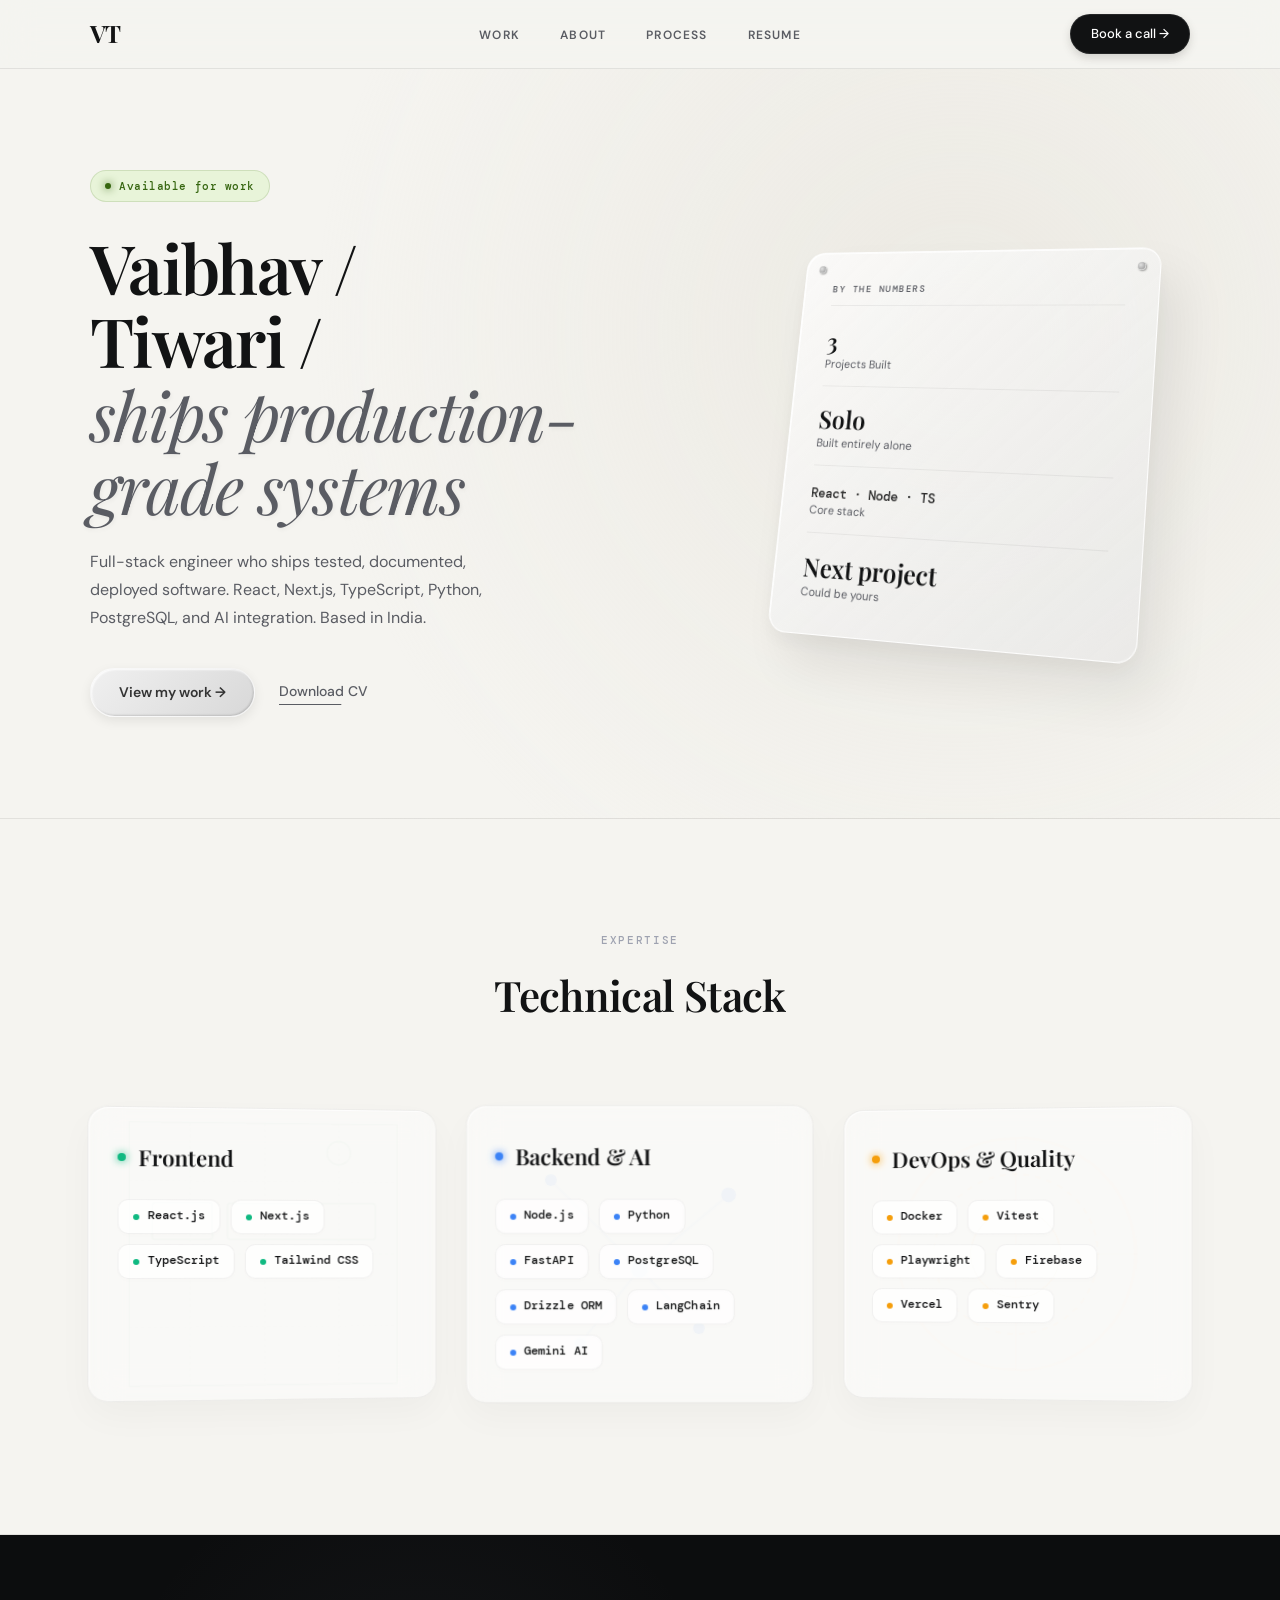
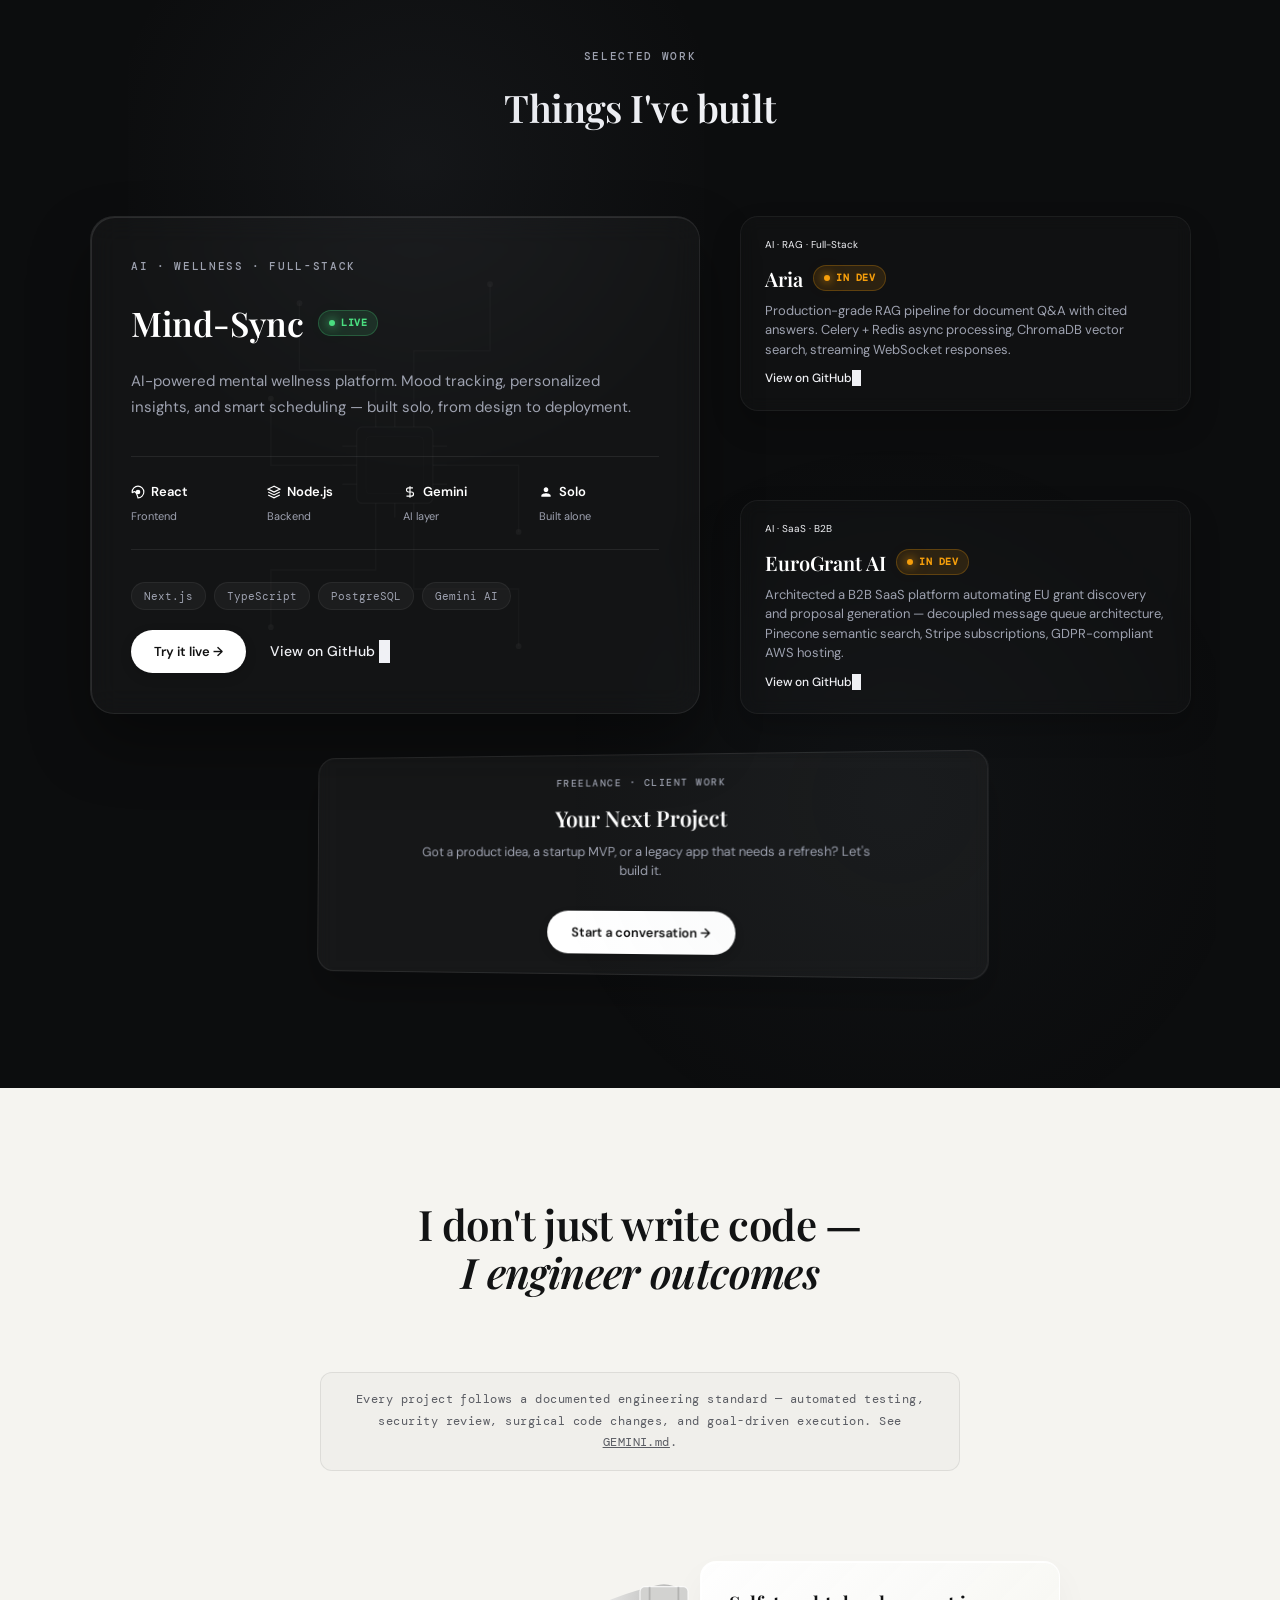
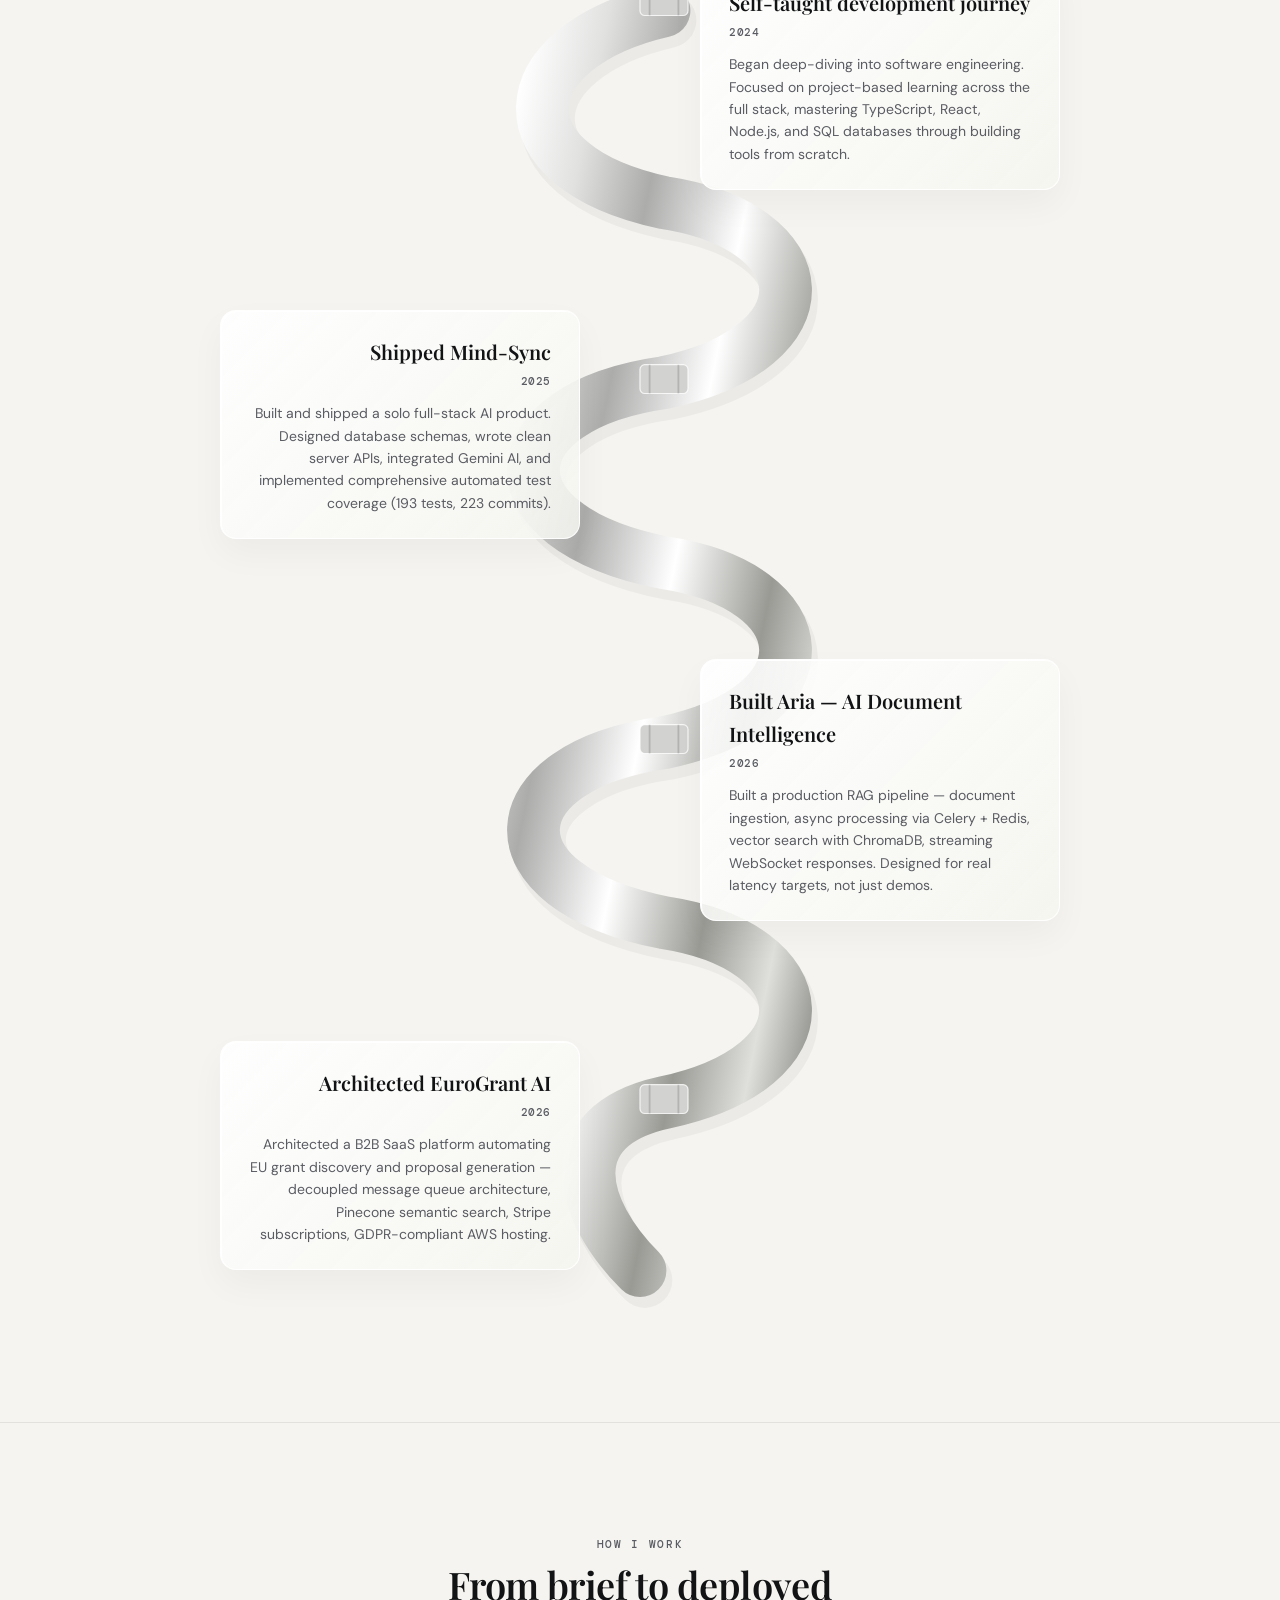
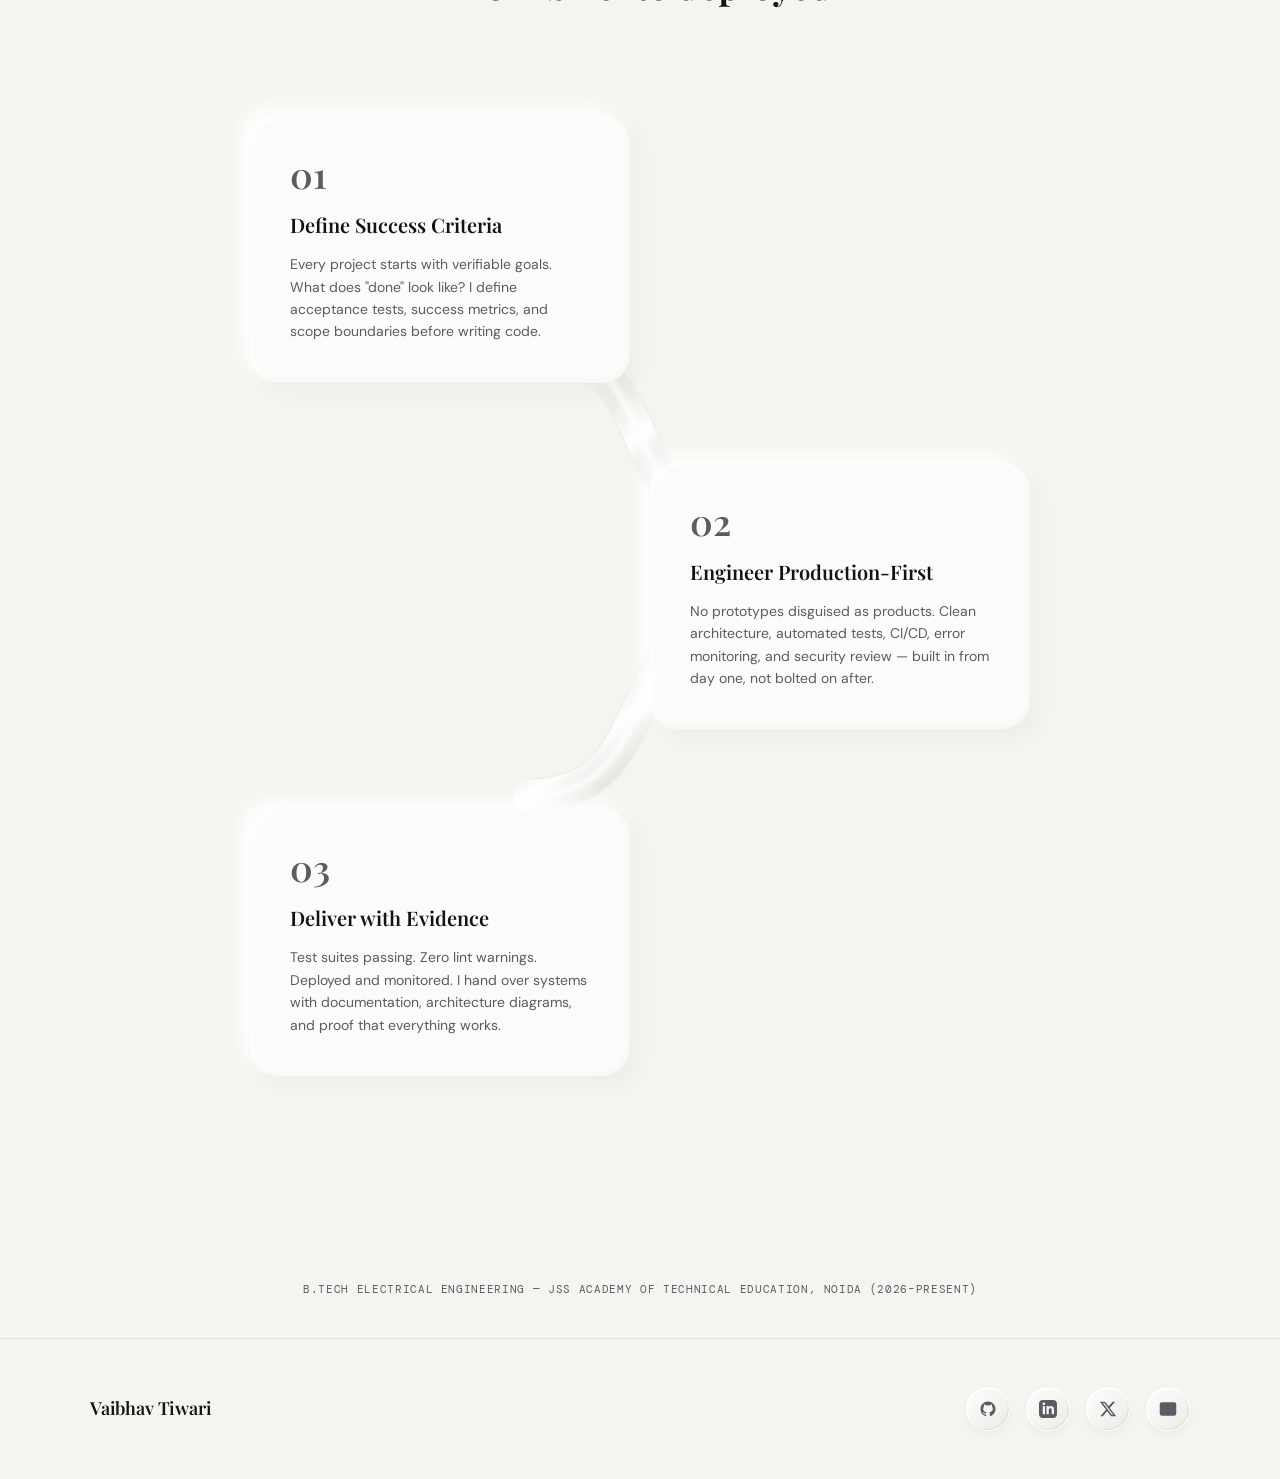
==== commit 07d26624: "profile: update Mind-Sync statistics in portfolio timeline section" ====
--- a/index.html
+++ b/index.html
@@ -865,21 +865,101 @@
         0 25px 50px rgba(0, 0, 0, 0.35),
         inset 1px 1px 0 rgba(255, 255, 255, 0.1);
     }
-        .glass-card-floater.light-glass {
-      background: rgba(255, 255, 255, 0.55);
-      border: 1px solid rgba(0, 0, 0, 0.06);
-      backdrop-filter: blur(10px);
-      -webkit-backdrop-filter: blur(10px);
+    .glass-card-floater.light-glass {
+      background: rgba(255, 255, 255, 0.45);
+      border: 1px solid rgba(0, 0, 0, 0.05);
+      backdrop-filter: blur(16px);
+      -webkit-backdrop-filter: blur(16px);
+      border-radius: 20px;
+      padding: 32px 28px;
       box-shadow: 
-        0 15px 35px rgba(0, 0, 0, 0.04),
-        inset 1px 1px 0 rgba(255, 255, 255, 0.6);
+        0 15px 35px rgba(0, 0, 0, 0.03),
+        inset 1px 1px 0 rgba(255, 255, 255, 0.7);
+      position: relative;
+      overflow: hidden;
+      transform-style: preserve-3d;
+      transition: transform 0.35s cubic-bezier(0.2, 0.8, 0.2, 1), box-shadow 0.35s, background 0.35s;
     }
     .glass-card-floater.light-glass:hover {
-      background: rgba(255, 255, 255, 0.85);
+      background: rgba(255, 255, 255, 0.75);
       border-color: rgba(0, 0, 0, 0.12);
       box-shadow: 
-        0 25px 50px rgba(0, 0, 0, 0.08),
+        0 25px 50px rgba(0, 0, 0, 0.06),
         inset 1px 1px 0 rgba(255, 255, 255, 0.8);
+    }
+
+    /* 3D Curved Tech Stack Viewport and Wrapper */
+    .tech-carousel-viewport {
+      perspective: 1500px;
+      width: 100%;
+      overflow: visible;
+      padding: 20px 0;
+      display: flex;
+      justify-content: center;
+    }
+    
+    .tech-cylinder-wrapper {
+      display: grid;
+      grid-template-columns: repeat(3, 1fr);
+      gap: 32px;
+      max-width: var(--max-w);
+      width: 100%;
+      transform-style: preserve-3d;
+      transition: transform 0.4s cubic-bezier(0.2, 0.8, 0.2, 1);
+      will-change: transform;
+    }
+
+    /* Tech Stack Pills */
+    .tech-cylinder-wrapper .pill {
+      font-family: var(--mono);
+      font-size: 11.5px;
+      font-weight: 500;
+      color: var(--fg-light);
+      padding: 7px 14px;
+      border-radius: 10px;
+      border: 1px solid rgba(0, 0, 0, 0.05);
+      background: rgba(255, 255, 255, 0.7);
+      transition: transform 0.3s cubic-bezier(0.2, 0.8, 0.2, 1), box-shadow 0.3s, background 0.3s, border-color 0.3s;
+      transform: translateZ(25px);
+      transform-style: preserve-3d;
+      display: inline-flex;
+      align-items: center;
+      gap: 8px;
+      box-shadow: 0 2px 4px rgba(0,0,0,0.01);
+    }
+    
+    .tech-cylinder-wrapper .pill::before {
+      content: '';
+      display: inline-block;
+      width: 6px;
+      height: 6px;
+      border-radius: 50%;
+      background-color: var(--dot-color, #a0aec0);
+      transition: background-color 0.3s;
+    }
+
+    .tech-cylinder-wrapper .pill.fe { --dot-color: #10b981; }
+    .tech-cylinder-wrapper .pill.be { --dot-color: #3b82f6; }
+    .tech-cylinder-wrapper .pill.do { --dot-color: #f59e0b; }
+
+    .tech-cylinder-wrapper .pill:hover {
+      transform: translateZ(45px) scale(1.05);
+      background: #ffffff;
+      border-color: rgba(0, 0, 0, 0.12);
+      box-shadow: 0 8px 16px rgba(0, 0, 0, 0.05);
+      color: var(--fg-light);
+    }
+
+    .card-bg-pattern {
+      position: absolute;
+      top: 0;
+      left: 0;
+      width: 100%;
+      height: 100%;
+      pointer-events: none;
+      opacity: 0.05;
+      transition: transform 0.3s;
+      transform: translateZ(5px);
     }
     .glass-card-floater .project-tag {
       margin-bottom: 8px;
@@ -1199,15 +1279,22 @@
 
       .tech-inner { flex-direction: column; align-items: flex-start; gap: 14px; }
 
-            /* Redesigned 3D Work Grid Responsiveness */
+      /* Redesigned 3D Work Grid & Tech Stack Responsiveness */
       .work-grid-3d {
         grid-template-columns: 1fr;
         gap: 32px;
       }
-      .glass-card-3d,
-      .glass-card-floater,
-      .hero-stats-3d {
+      body:not(.gyro-active) .glass-card-3d,
+      body:not(.gyro-active) .glass-card-floater,
+      body:not(.gyro-active) .hero-stats-3d,
+      body:not(.gyro-active) .tech-cylinder-wrapper,
+      body:not(.gyro-active) .tech-cylinder-wrapper .pill,
+      body:not(.gyro-active) .card-bg-pattern {
         transform: none !important;
+      }
+      .tech-cylinder-wrapper {
+        grid-template-columns: 1fr !important;
+        gap: 24px !important;
       }
       .glass-card-3d {
         padding: 28px;
@@ -1557,7 +1644,8 @@
       opacity: 1;
       transform: translateY(0);
     }
-  </style>
+
+      </style>
 </head>
 <body>
   <a href="#main" class="skip">Skip to main content</a>
@@ -1651,56 +1739,96 @@
     <!-- ═══════════════════════════════════════════
          TECH STACK
          ═══════════════════════════════════════════ -->
-        <section class="tech-stack scroll-reveal" id="stack" aria-label="Technology stack" style="padding: var(--section-py) 0; background: var(--bg-light); border-bottom: 1px solid var(--border-light); position: relative; z-index: 10;">
-      <div class="container">
+    <section class="tech-stack scroll-reveal" id="stack" aria-label="Technology stack" style="padding: var(--section-py) 0; background: var(--bg-light); border-bottom: 1px solid var(--border-light); position: relative; z-index: 10; overflow: visible;">
+      <div class="container" style="overflow: visible;">
         <div class="work-header" style="margin-bottom: 56px; text-align: center;">
           <p class="label">Expertise</p>
           <h2 class="section-heading" style="font-family: var(--serif); font-size: clamp(32px, 5vw, 42px); font-weight: 600; color: var(--fg-light); margin-top: 12px;">Technical Stack</h2>
         </div>
 
-        <div class="tech-grid" style="display: grid; grid-template-columns: repeat(auto-fit, minmax(300px, 1fr)); gap: 40px; perspective: 1500px;">
-          <!-- Card 1: Frontend -->
-          <div class="glass-card-floater light-glass scroll-reveal" style="will-change: transform; transform: rotateY(-8deg) rotateX(1deg);">
-            <div style="display: flex; align-items: center; gap: 12px; margin-bottom: 20px;">
-              <h3 style="font-family: var(--serif); font-size: 22px; font-weight: 600; color: var(--fg-light); margin-bottom: 0;">Frontend</h3>
+        <div class="tech-carousel-viewport">
+          <div class="tech-cylinder-wrapper">
+            
+            <!-- Card 1: Frontend -->
+            <div class="glass-card-floater light-glass scroll-reveal" id="tech-frontend" style="will-change: transform; transform: rotateY(8deg) translateZ(-20px); transform-style: preserve-3d; position: relative;">
+              <!-- Background Pattern -->
+              <div class="card-bg-pattern">
+                <svg width="100%" height="100%" viewBox="0 0 200 200" fill="none" xmlns="http://www.w3.org/2000/svg">
+                  <path d="M10 10h180v180H10z" stroke="rgba(16, 185, 129, 0.4)" stroke-width="1"/>
+                  <path d="M10 50h180M10 100h180M10 150h180M50 10v180M100 10v180M150 10v180" stroke="rgba(16, 185, 129, 0.2)" stroke-width="1" stroke-dasharray="2 2"/>
+                  <rect x="25" y="65" width="40" height="25" rx="2" fill="none" stroke="rgba(16, 185, 129, 0.4)" stroke-width="1.5"/>
+                  <rect x="75" y="65" width="100" height="25" rx="2" fill="none" stroke="rgba(16, 185, 129, 0.4)" stroke-width="1.5"/>
+                  <circle cx="150" cy="30" r="8" fill="none" stroke="rgba(16, 185, 129, 0.4)" stroke-width="1.5"/>
+                </svg>
+              </div>
+              <div style="display: flex; align-items: center; gap: 12px; margin-bottom: 24px; transform: translateZ(40px); transform-style: preserve-3d;">
+                <span style="display: inline-block; width: 8px; height: 8px; border-radius: 50%; background-color: #10b981; box-shadow: 0 0 8px #10b981;"></span>
+                <h3 style="font-family: var(--serif); font-size: 22px; font-weight: 600; color: var(--fg-light); margin-bottom: 0;">Frontend</h3>
+              </div>
+              <div style="display: flex; flex-wrap: wrap; gap: 10px; transform: translateZ(25px); transform-style: preserve-3d;">
+                <span class="pill fe">React.js</span>
+                <span class="pill fe">Next.js</span>
+                <span class="pill fe">TypeScript</span>
+                <span class="pill fe">Tailwind CSS</span>
+              </div>
             </div>
-            <div style="display: flex; flex-wrap: wrap; gap: 10px;">
-              <span class="pill">React.js</span>
-              <span class="pill">Next.js</span>
-              <span class="pill">TypeScript</span>
-              <span class="pill">Tailwind CSS</span>
+
+            <!-- Card 2: Backend & AI -->
+            <div class="glass-card-floater light-glass scroll-reveal" id="tech-backend" style="will-change: transform; transform: rotateY(0deg) translateZ(10px); transform-style: preserve-3d; position: relative;">
+              <!-- Background Pattern -->
+              <div class="card-bg-pattern">
+                <svg width="100%" height="100%" viewBox="0 0 200 200" fill="none" xmlns="http://www.w3.org/2000/svg">
+                  <circle cx="40" cy="50" r="4" fill="#3b82f6"/>
+                  <circle cx="160" cy="60" r="5" fill="#3b82f6"/>
+                  <circle cx="100" cy="110" r="6" fill="#3b82f6"/>
+                  <circle cx="60" cy="160" r="4" fill="#3b82f6"/>
+                  <circle cx="140" cy="150" r="4" fill="#3b82f6"/>
+                  <line x1="40" y1="50" x2="100" y2="110" stroke="rgba(59, 130, 246, 0.3)" stroke-width="1.5"/>
+                  <line x1="160" y1="60" x2="100" y2="110" stroke="rgba(59, 130, 246, 0.3)" stroke-width="1.5"/>
+                  <line x1="60" y1="160" x2="100" y2="110" stroke="rgba(59, 130, 246, 0.3)" stroke-width="1.5"/>
+                  <line x1="140" y1="150" x2="100" y2="110" stroke="rgba(59, 130, 246, 0.3)" stroke-width="1.5"/>
+                </svg>
+              </div>
+              <div style="display: flex; align-items: center; gap: 12px; margin-bottom: 24px; transform: translateZ(40px); transform-style: preserve-3d;">
+                <span style="display: inline-block; width: 8px; height: 8px; border-radius: 50%; background-color: #3b82f6; box-shadow: 0 0 8px #3b82f6;"></span>
+                <h3 style="font-family: var(--serif); font-size: 22px; font-weight: 600; color: var(--fg-light); margin-bottom: 0;">Backend & AI</h3>
+              </div>
+              <div style="display: flex; flex-wrap: wrap; gap: 10px; transform: translateZ(25px); transform-style: preserve-3d;">
+                <span class="pill be">Node.js</span>
+                <span class="pill be">Python</span>
+                <span class="pill be">FastAPI</span>
+                <span class="pill be">PostgreSQL</span>
+                <span class="pill be">Drizzle ORM</span>
+                <span class="pill be">LangChain</span>
+                <span class="pill be">Gemini AI</span>
+              </div>
             </div>
-          </div>
-
-          <!-- Card 2: Backend & AI -->
-          <div class="glass-card-floater light-glass scroll-reveal" style="will-change: transform; transform: rotateY(0deg) rotateX(2deg);">
-            <div style="display: flex; align-items: center; gap: 12px; margin-bottom: 20px;">
-              <h3 style="font-family: var(--serif); font-size: 22px; font-weight: 600; color: var(--fg-light); margin-bottom: 0;">Backend & AI</h3>
+
+            <!-- Card 3: DevOps & Quality -->
+            <div class="glass-card-floater light-glass scroll-reveal" id="tech-devops" style="will-change: transform; transform: rotateY(-8deg) translateZ(-20px); transform-style: preserve-3d; position: relative;">
+              <!-- Background Pattern -->
+              <div class="card-bg-pattern">
+                <svg width="100%" height="100%" viewBox="0 0 200 200" fill="none" xmlns="http://www.w3.org/2000/svg">
+                  <circle cx="100" cy="100" r="80" fill="none" stroke="rgba(245, 158, 11, 0.2)" stroke-width="2"/>
+                  <circle cx="100" cy="100" r="55" fill="none" stroke="rgba(245, 158, 11, 0.3)" stroke-width="1.5" stroke-dasharray="4 4"/>
+                  <circle cx="100" cy="100" r="30" fill="none" stroke="rgba(245, 158, 11, 0.4)" stroke-width="1"/>
+                  <path d="M100 20v160M20 100h160" stroke="rgba(245, 158, 11, 0.2)" stroke-width="1"/>
+                </svg>
+              </div>
+              <div style="display: flex; align-items: center; gap: 12px; margin-bottom: 24px; transform: translateZ(40px); transform-style: preserve-3d;">
+                <span style="display: inline-block; width: 8px; height: 8px; border-radius: 50%; background-color: #f59e0b; box-shadow: 0 0 8px #f59e0b;"></span>
+                <h3 style="font-family: var(--serif); font-size: 22px; font-weight: 600; color: var(--fg-light); margin-bottom: 0;">DevOps & Quality</h3>
+              </div>
+              <div style="display: flex; flex-wrap: wrap; gap: 10px; transform: translateZ(25px); transform-style: preserve-3d;">
+                <span class="pill do">Docker</span>
+                <span class="pill do">Vitest</span>
+                <span class="pill do">Playwright</span>
+                <span class="pill do">Firebase</span>
+                <span class="pill do">Vercel</span>
+                <span class="pill do">Sentry</span>
+              </div>
             </div>
-            <div style="display: flex; flex-wrap: wrap; gap: 10px;">
-              <span class="pill">Node.js</span>
-              <span class="pill">Python</span>
-              <span class="pill">FastAPI</span>
-              <span class="pill">PostgreSQL</span>
-              <span class="pill">Drizzle ORM</span>
-              <span class="pill">LangChain</span>
-              <span class="pill">Gemini AI</span>
-            </div>
-          </div>
-
-          <!-- Card 3: DevOps & Quality -->
-          <div class="glass-card-floater light-glass scroll-reveal" style="will-change: transform; transform: rotateY(8deg) rotateX(1deg);">
-            <div style="display: flex; align-items: center; gap: 12px; margin-bottom: 20px;">
-              <h3 style="font-family: var(--serif); font-size: 22px; font-weight: 600; color: var(--fg-light); margin-bottom: 0;">DevOps & Quality</h3>
-            </div>
-            <div style="display: flex; flex-wrap: wrap; gap: 10px;">
-              <span class="pill">Docker</span>
-              <span class="pill">Vitest</span>
-              <span class="pill">Playwright</span>
-              <span class="pill">Firebase</span>
-              <span class="pill">Vercel</span>
-              <span class="pill">Sentry</span>
-            </div>
+
           </div>
         </div>
       </div>
@@ -1864,7 +1992,7 @@
 
         <div class="engineering-standard-callout scroll-reveal" style="text-align: center; margin-bottom: 40px;">
           <p style="font-family: var(--mono); font-size: 12px; letter-spacing: 0.04em; color: var(--fg-muted-light); line-height: 1.8; max-width: 640px; margin: 0 auto; padding: 16px 24px; background: rgba(0,0,0,0.02); border: 1px solid var(--border-light); border-radius: 12px;">
-            Every project follows a documented engineering standard — automated testing, security review, surgical code changes, and goal-driven execution. See <a href="https://github.com/Vaibhavtiwari-dev/Vaibhav-Portfolio/blob/main/GEMINI.md" target="_blank" style="text-decoration: underline; color: inherit;">GEMINI.md</a>.
+            Every project follows a documented engineering standard — automated testing, security review, surgical code changes, and goal-driven execution. See <a href="GEMINI.pdf" target="_blank" style="text-decoration: underline; color: inherit;">GEMINI.md</a>.
           </p>
         </div>
 
@@ -1938,7 +2066,7 @@
                 <div class="timeline-box-3d scroll-reveal">
                    <h4 class="title">Shipped Mind-Sync</h4>
                    <span class="date">2025</span>
-                   <p class="desc">Built and shipped a solo full-stack AI product. Designed database schemas, wrote clean server APIs, integrated Gemini AI, and implemented comprehensive automated test coverage (109 tests, 164 commits).</p>
+                   <p class="desc">Built and shipped a solo full-stack AI product. Designed database schemas, wrote clean server APIs, integrated Gemini AI, and implemented comprehensive automated test coverage (193 tests, 223 commits).</p>
                 </div>
              </div>
              <div class="timeline-right-col"></div>
@@ -2314,10 +2442,12 @@
       return '';
     };
 
-        cards3d.forEach(card => {
+    cards3d.forEach(card => {
       const restTransform = getRestTransform(card);
       
       card.addEventListener('mousemove', (e) => {
+        if (window.innerWidth <= 768) return;
+        
         const rect = card.getBoundingClientRect();
         const x = e.clientX - rect.left; // x coordinate inside the card
         const y = e.clientY - rect.top;  // y coordinate inside the card
@@ -2333,14 +2463,48 @@
         const tiltX = (percentY * maxTilt).toFixed(2); // rotation around X-axis (depends on vertical cursor pos)
         const tiltY = (percentX * -maxTilt).toFixed(2); // rotation around Y-axis (depends on horizontal cursor pos)
         
-        card.style.transform = `perspective(1000px) rotateX(${tiltX}deg) rotateY(${tiltY}deg) scale3d(1.02, 1.02, 1.02)`;
+        if (restTransform && (card.id === 'tech-frontend' || card.id === 'tech-backend' || card.id === 'tech-devops')) {
+          card.style.transform = `perspective(1000px) ${restTransform} rotateX(${tiltX}deg) rotateY(${tiltY}deg) scale3d(1.02, 1.02, 1.02)`;
+        } else {
+          card.style.transform = `perspective(1000px) rotateX(${tiltX}deg) rotateY(${tiltY}deg) scale3d(1.02, 1.02, 1.02)`;
+        }
       });
       
       card.addEventListener('mouseleave', () => {
         card.style.transform = restTransform;
       });
-    }););
-    }
-  </script>
+    });
+
+    /* ──────────────────────────────────────────
+       3D ROTATING CYLINDER VIEWPORT EFFECT (TECH STACK)
+       ────────────────────────────────────────── */
+    const techViewport = document.querySelector('.tech-carousel-viewport');
+    const techWrapper = document.querySelector('.tech-cylinder-wrapper');
+    if (techViewport && techWrapper) {
+      techViewport.addEventListener('mousemove', (e) => {
+        if (window.innerWidth <= 768) return;
+        
+        const rect = techViewport.getBoundingClientRect();
+        const x = e.clientX - rect.left;
+        const y = e.clientY - rect.top;
+        
+        const centerX = rect.width / 2;
+        const centerY = rect.height / 2;
+        
+        const percentX = (x - centerX) / centerX;
+        const percentY = (y - centerY) / centerY;
+        
+        const angleY = (percentX * -12).toFixed(2);
+        const angleX = (percentY * 6).toFixed(2);
+        
+        techWrapper.style.transform = `rotateY(${angleY}deg) rotateX(${angleX}deg)`;
+      });
+      
+      techViewport.addEventListener('mouseleave', () => {
+        techWrapper.style.transform = 'rotateY(0deg) rotateX(0deg)';
+      });
+    }
+
+      </script>
 </body>
 </html>
